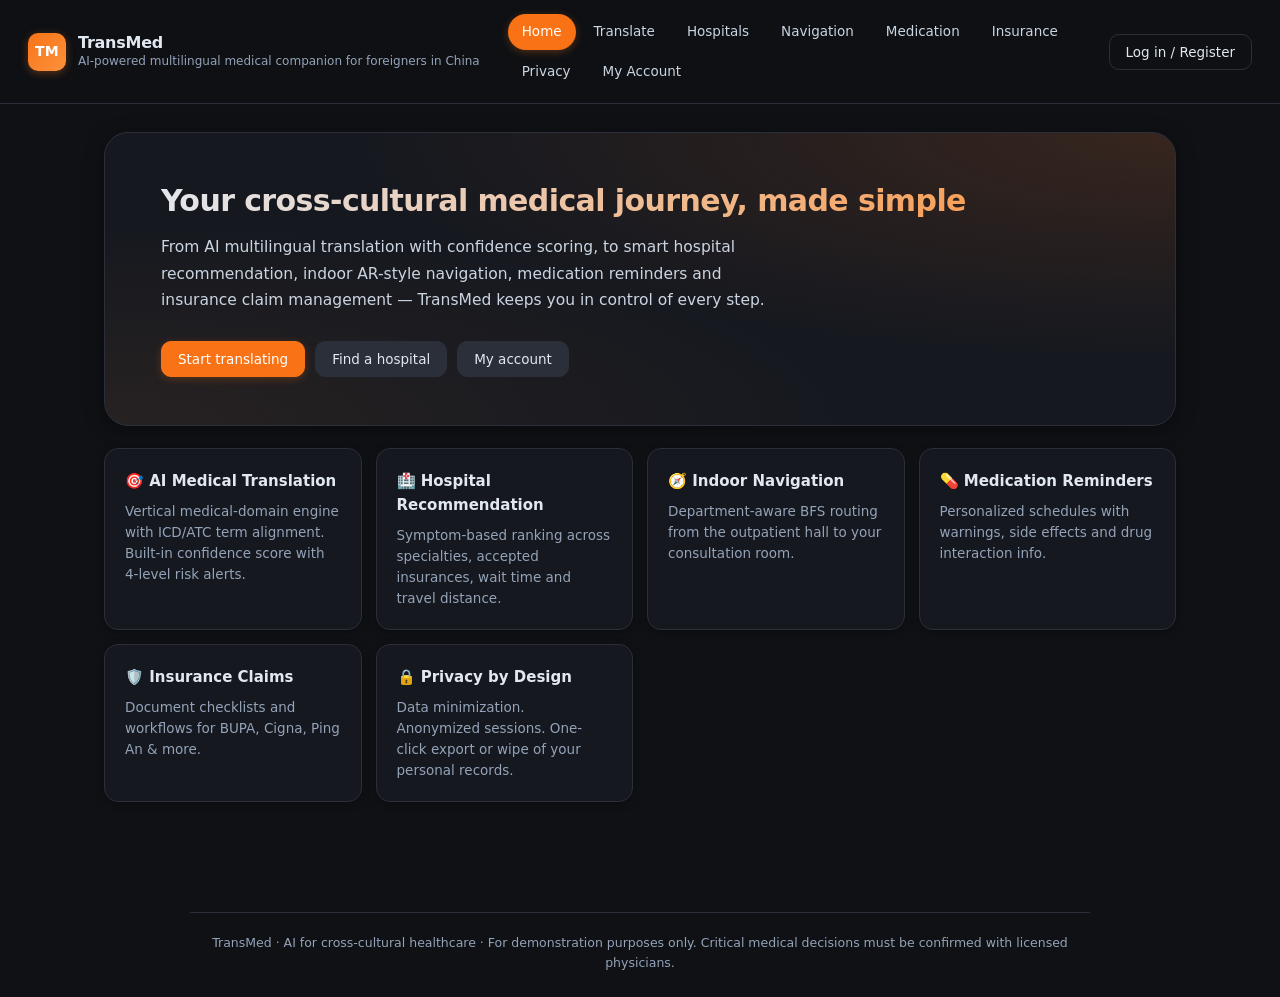
==== docs/index.html @ e47d984f "Fix: real translate field names (source/target/translated/matched_terms); internal AMap JS map navig" ====
<!DOCTYPE html>
<html lang="en">
<head>
<meta charset="UTF-8" />
<meta name="viewport" content="width=device-width, initial-scale=1.0" />
<title>TransMed — AI Multilingual Medical Companion</title>
<meta name="api-base" content="https://transmed.onrender.com" />
<link rel="icon" type="image/svg+xml" href="data:image/svg+xml,%3Csvg xmlns='http://www.w3.org/2000/svg' viewBox='0 0 64 64'%3E%3Crect width='64' height='64' rx='12' fill='%231e40af'/%3E%3Ctext x='32' y='42' font-size='28' font-weight='700' text-anchor='middle' fill='white' font-family='system-ui'%3ETM%3C/text%3E%3C/svg%3E" />
<link rel="stylesheet" href="style.css" />
</head>
<body>
<header class="topbar">
  <div class="brand">
    <div class="logo">TM</div>
    <div>
      <h1>TransMed</h1>
      <div class="tagline">AI-powered multilingual medical companion for foreigners in China</div>
    </div>
  </div>

  <nav class="nav">
    <a class="nav-link active" data-view="home">Home</a>
    <a class="nav-link" data-view="translate">Translate</a>
    <a class="nav-link" data-view="hospitals">Hospitals</a>
    <a class="nav-link" data-view="navigation">Navigation</a>
    <a class="nav-link" data-view="medication">Medication</a>
    <a class="nav-link" data-view="insurance">Insurance</a>
    <a class="nav-link" data-view="privacy">Privacy</a>
    <a class="nav-link" data-view="profile">My Account</a>
  </nav>

  <div class="user-area">
    <button id="btn-login" class="btn btn-light">Log in / Register</button>
    <div id="user-chip" class="user-chip hidden">
      <span id="user-email">—</span>
      <button id="btn-logout" class="btn btn-light">Sign out</button>
    </div>
  </div>
</header>

<!-- 登录/注册弹窗 -->
<div id="auth-modal" class="modal hidden">
  <div class="modal-card">
    <div class="modal-tabs">
      <button class="tab active" data-tab="login">Log in</button>
      <button class="tab" data-tab="register">Register</button>
    </div>
    <div id="tab-login" class="tab-panel">
      <label>Email</label><input id="login-email" type="email" placeholder="demo@transmed.io" />
      <label>Password</label><input id="login-password" type="password" placeholder="demo123" />
      <button class="btn btn-primary" id="btn-do-login">Log in</button>
      <p class="muted small mt">Demo user: demo@transmed.io / demo123 · Admin: admin@transmed.io / admin123</p>
    </div>
    <div id="tab-register" class="tab-panel hidden">
      <label>Full name</label><input id="reg-name" type="text" placeholder="John Smith" />
      <label>Email</label><input id="reg-email" type="email" placeholder="john@example.com" />
      <label>Password (min 6 chars)</label><input id="reg-password" type="password" placeholder="••••••" />
      <label>Preferred language</label>
      <select id="reg-language">
        <option value="en">English</option>
        <option value="zh">中文</option>
        <option value="ja">日本語</option>
        <option value="ko">한국어</option>
        <option value="fr">Français</option>
        <option value="de">Deutsch</option>
      </select>
      <label>Country</label><input id="reg-country" type="text" placeholder="e.g. United Kingdom" />
      <button class="btn btn-primary" id="btn-do-register">Create my account</button>
    </div>
    <p id="auth-message" class="muted small mt center"></p>
  </div>
</div>

<main id="main">

  <!-- 首页 -->
  <section class="view view-home active" data-view="home">
    <div class="hero">
      <h2>Your cross-cultural medical journey, made simple</h2>
      <p>From AI multilingual translation with confidence scoring, to smart hospital recommendation, indoor AR-style navigation, medication reminders and insurance claim management — TransMed keeps you in control of every step.</p>
      <div class="hero-actions">
        <button class="btn btn-primary" data-go="translate">Start translating</button>
        <button class="btn" data-go="hospitals">Find a hospital</button>
        <button class="btn" data-go="profile">My account</button>
      </div>
    </div>
    <div class="features">
      <div class="feature"><div class="f-title">🎯 AI Medical Translation</div><p>Vertical medical-domain engine with ICD/ATC term alignment. Built-in confidence score with 4-level risk alerts.</p></div>
      <div class="feature"><div class="f-title">🏥 Hospital Recommendation</div><p>Symptom-based ranking across specialties, accepted insurances, wait time and travel distance.</p></div>
      <div class="feature"><div class="f-title">🧭 Indoor Navigation</div><p>Department-aware BFS routing from the outpatient hall to your consultation room.</p></div>
      <div class="feature"><div class="f-title">💊 Medication Reminders</div><p>Personalized schedules with warnings, side effects and drug interaction info.</p></div>
      <div class="feature"><div class="f-title">🛡️ Insurance Claims</div><p>Document checklists and workflows for BUPA, Cigna, Ping An & more.</p></div>
      <div class="feature"><div class="f-title">🔒 Privacy by Design</div><p>Data minimization. Anonymized sessions. One-click export or wipe of your personal records.</p></div>
    </div>
    <div class="stats" id="home-stats"></div>
  </section>

  <!-- 翻译 -->
  <section class="view" data-view="translate">
    <h2>AI Medical Translation</h2>
    <p class="muted">Vertical medical model. Each translation is saved with its confidence score and can be user-confirmed to close the safety loop.</p>
    <div class="translate-box">
      <div class="lang-row">
        <label>From <select id="src-lang"></select></label>
        <button id="swap-lang" title="Swap">⇄</button>
        <label>To <select id="tgt-lang"></select></label>
      </div>
      <div class="translate-cols">
        <div class="col">
          <textarea id="src-text" placeholder="Describe symptoms or what the doctor said...">I have a headache and fever since 3 days ago.</textarea>
          <div class="row-between">
            <span class="muted small">Tip: be specific about duration, intensity and allergies.</span>
            <button class="btn btn-primary" id="btn-translate">Translate</button>
          </div>
        </div>
        <div class="col">
          <div id="tgt-text" class="translated-area">Translation will appear here.</div>
          <div id="confidence-bar" class="confidence hidden">
            <div id="engine-label" class="engine-label hidden" style="margin-bottom:8px;padding:6px 10px;border-radius:6px;font-size:13px;display:inline-block;">—</div>
            <div class="confidence-label">Confidence: <b id="conf-value">—</b>% · Risk: <b id="risk-value">—</b></div>
            <div class="confidence-track"><div class="confidence-fill" id="conf-fill" style="width:0%"></div></div>
            <div class="confidence-advice" id="conf-advice"></div>
            <div class="matched-terms" id="matched-terms"></div>
            <button id="btn-confirm-risk" class="btn btn-warn hidden">I acknowledge the risk alert</button>
          </div>
        </div>
      </div>
    </div>

    <h3>Quick symptom templates</h3>
    <div class="chips" id="symptom-chips"></div>

    <h3>My recent translations <span class="muted small">(requires login)</span></h3>
    <div id="my-translations" class="med-list">
      <p class="muted">None yet or not signed in.</p>
    </div>
  </section>

  <!-- 分诊 & 医院 -->
  <section class="view" data-view="hospitals">
    <h2>Smart Triage & Hospital Finder</h2>

    <div class="triage-card">
      <div class="row">
        <label>Describe your symptoms:</label>
        <input id="triage-input" type="text" placeholder="e.g. persistent headache and high fever for 2 days" />
      </div>
      <div class="row">
        <label>Insurance filter:</label>
        <select id="insurance-filter">
          <option value="">Any</option>
          <option>BUPA</option>
          <option>Cigna</option>
          <option>Aetna</option>
          <option>MSH</option>
          <option>Allianz</option>
          <option>Ping An</option>
          <option>International SOS</option>
          <option>AXA PPP</option>
        </select>
        <label>Department / Specialty:</label>
        <select id="specialty-filter">
          <option value="">All</option>
          <option>Cardiology</option>
          <option>Neurology</option>
          <option>Pediatrics</option>
          <option>Obstetrics & Gynecology</option>
          <option>Orthopedics</option>
          <option>Dental</option>
          <option>Dermatology</option>
          <option>Emergency</option>
          <option>General Medicine</option>
        </select>
      </div>
      <button class="btn btn-primary" id="btn-triage">Analyze & Recommend</button>
      <div class="row sort-row">
        <label>Sort by:</label>
        <label class="sort-option"><input type="radio" name="sort" id="sort-rating" checked /> Rating</label>
        <label class="sort-option"><input type="radio" name="sort" id="sort-wait" /> Wait time</label>
        <label class="sort-option"><input type="radio" name="sort" id="sort-distance" /> Distance</label>
      </div>
    </div>

    <div id="triage-result" class="triage-result hidden"></div>

    <div id="hospital-list" class="hospital-list"></div>
  </section>

  <!-- 医院导航（内置高德地图） -->
  <section class="view" data-view="navigation">
    <h2>Hospital Navigation / 医院导航</h2>
    <p class="muted">Select a hospital to see it on the map. 选择医院后在下方地图查看路线。</p>
    <div class="row">
      <label>Hospital:</label>
      <select id="nav-hospital"></select>
      <label>Mode:</label>
      <select id="nav-mode">
        <option value="walking">Walking / 步行</option>
        <option value="driving">Driving / 驾车</option>
        <option value="transit">Transit / 公交</option>
      </select>
      <button class="btn btn-light" id="nav-locate">Use my location / 使用我的位置</button>
    </div>
    <div class="card nav-info">
      <span id="nav-origin" class="muted small">📍 Origin / 起点：(116.4074, 39.9042) 默认北京 · 点击上方按钮获取当前位置</span>
    </div>
    <div id="nav-output-cards" style="margin-top:14px;"></div>
    <div id="nav-map" style="width:100%; height:420px; margin-top:14px; border:1px solid #e5e7eb; border-radius:8px; background:#f3f4f6;"></div>
    <div id="nav-route" style="margin-top:14px;"></div>
  </section>

  <!-- 用药提醒 -->
  <section class="view" data-view="medication">
    <h2>Medication & Reminders</h2>
    <div class="med-grid">
      <div class="card">
        <h3>Add a medication</h3>
        <label>From library (optional)</label>
        <select id="med-picker"></select>
        <label>Or custom name</label>
        <input id="med-custom" type="text" placeholder="e.g. Vitamin D" />
        <label>Dosage / instructions</label>
        <input id="med-dosage" type="text" placeholder="e.g. 1 tablet each morning" />
        <label>Reminder times</label>
        <input id="med-times" type="text" placeholder="08:00, 20:00" />
        <label>Notes</label>
        <textarea id="med-notes" placeholder="After meals, keep away from dairy..."></textarea>
        <button class="btn btn-primary" id="btn-add-med">Save to my list</button>
        <p class="muted small mt">Requires login. Your records are stored encrypted on our server.</p>
      </div>
      <div class="card">
        <h3>Drug information</h3>
        <div id="med-info"></div>
      </div>
    </div>
    <h3>My medication list</h3>
    <div id="med-list" class="med-list">
      <p class="muted">Not signed in or no medication yet.</p>
    </div>
  </section>

  <!-- 保险 -->
  <section class="view" data-view="insurance">
    <h2>Insurance Claims</h2>
    <p class="muted">Select your provider to see the required documents and recommended workflow.</p>
    <div class="row">
      <label>Provider:</label>
      <select id="ins-provider">
        <option value="">- Select -</option>
        <option>BUPA</option>
        <option>Cigna</option>
        <option>Ping An</option>
      </select>
      <button class="btn btn-primary" id="btn-insurance">Show checklist</button>
    </div>
    <div id="ins-result"></div>
    <h3>My saved claims</h3>
    <div class="card">
      <div class="row">
        <label>New claim — Provider:</label>
        <input id="claim-provider" type="text" placeholder="e.g. BUPA" />
        <label>Amount (¥):</label>
        <input id="claim-amount" type="number" placeholder="0" />
      </div>
      <div class="row">
        <label>Notes:</label>
        <input id="claim-notes" type="text" placeholder="e.g. Outpatient visit / Beijing Union" />
        <button class="btn btn-primary" id="btn-add-claim">Save claim</button>
      </div>
    </div>
    <div id="my-claims" class="med-list"></div>
  </section>

  <!-- 隐私 -->
  <section class="view" data-view="privacy">
    <h2>Privacy Center</h2>
    <p class="muted">TransMed uses a privacy-by-design architecture. Your identity is optional; sensitive medical text is processed with minimal retention.</p>
    <div id="privacy-policy" class="card"></div>
    <h3>Your records</h3>
    <div class="row">
      <button class="btn" id="btn-export">Export all my data (JSON)</button>
      <button class="btn btn-danger" id="btn-wipe">Delete all personal records</button>
    </div>
    <pre id="export-box" class="export-box hidden"></pre>
    <h3>Feedback</h3>
    <div class="card">
      <label>Category</label>
      <select id="fb-category">
        <option>translation</option>
        <option>hospital</option>
        <option>medication</option>
        <option>feature request</option>
        <option>other</option>
      </select>
      <label>Rating (1-5)</label>
      <input id="fb-rating" type="number" min="1" max="5" value="5" />
      <label>Your message</label>
      <textarea id="fb-content" placeholder="Tell us how we can improve..."></textarea>
      <button class="btn btn-primary" id="btn-send-feedback">Submit feedback</button>
      <p id="fb-status" class="muted small mt"></p>
    </div>
  </section>

  <!-- 个人中心 -->
  <section class="view" data-view="profile">
    <h2>My Account</h2>
    <div id="profile-body">
      <p class="muted">Log in to see your profile, medication and saved translations.</p>
      <button class="btn btn-primary" id="btn-profile-login">Log in / Register</button>
    </div>
  </section>

</main>

<footer class="footer">
  TransMed · AI for cross-cultural healthcare · For demonstration purposes only. Critical medical decisions must be confirmed with licensed physicians.
</footer>

<script src="app.js"></script>
</body>
</html>
---- docs/style.css ----
/* ===========================================================
   TransMed — Anthropic 风格深色主题
   深色背景 #0f1115 + 温暖橙色 #f97316 点缀 + 现代圆角留白
   =========================================================== */
:root {
  --bg: #0f1115;
  --bg-card: #15181f;
  --bg-input: #1c2029;
  --bg-hover: #1f2937;
  --bg-soft: #2a2f3a;
  --border: #2a2f3a;
  --border-strong: #343a47;

  --text: #e2e8f0;
  --text-soft: #cbd5e1;
  --muted: #94a3b8;

  --accent: #f97316;
  --accent-hover: #ea580c;
  --accent-soft: #fb923c;
  --accent-bg: rgba(249, 115, 22, 0.12);

  --warn: #f59e0b;
  --danger: #dc2626;
  --success: #16a34a;

  --radius-sm: 10px;
  --radius: 14px;
  --radius-lg: 18px;
  --radius-xl: 24px;

  --shadow-sm: 0 2px 8px rgba(0, 0, 0, 0.3);
  --shadow-md: 0 4px 20px rgba(0, 0, 0, 0.4);
  --shadow-lg: 0 12px 40px rgba(0, 0, 0, 0.5);

  --font-ui: "Soehne", system-ui, -apple-system, "Segoe UI", "PingFang SC", "Helvetica Neue", "Microsoft YaHei", sans-serif;
  --font-mono: "SF Mono", "Menlo", "Consolas", monospace;

  --ease: cubic-bezier(0.2, 0, 0.2, 1);
}

* { box-sizing: border-box; }

html, body {
  margin: 0;
  padding: 0;
  background: var(--bg);
  color: var(--text);
  font-family: var(--font-ui);
  font-size: 14.5px;
  line-height: 1.6;
  -webkit-font-smoothing: antialiased;
  -moz-osx-font-smoothing: grayscale;
}

h1, h2, h3, h4 {
  margin: 0 0 0.5em;
  color: var(--text);
  font-weight: 600;
  letter-spacing: -0.015em;
  line-height: 1.3;
}
h1 { font-size: 22px; }
h2 { font-size: 22px; }
h3 { font-size: 17px; margin-top: 24px; }
h4 { font-size: 15px; }
p  { margin: 0.4em 0; color: var(--text-soft); }
label {
  font-size: 13px;
  color: var(--muted);
  font-weight: 500;
  display: block;
  margin: 12px 0 6px;
}

/* ===== 顶部导航栏 ===== */
.topbar {
  background: var(--bg);
  border-bottom: 1px solid var(--border);
  padding: 14px 28px;
  display: flex;
  align-items: center;
  gap: 28px;
  position: sticky;
  top: 0;
  z-index: 100;
  backdrop-filter: saturate(180%) blur(12px);
  -webkit-backdrop-filter: saturate(180%) blur(12px);
  background: rgba(15, 17, 21, 0.85);
}

.brand {
  display: flex;
  align-items: center;
  gap: 12px;
  min-width: 260px;
}
.brand .logo {
  width: 38px;
  height: 38px;
  border-radius: var(--radius-sm);
  background: linear-gradient(135deg, var(--accent) 0%, var(--accent-soft) 100%);
  color: #fff;
  display: flex;
  align-items: center;
  justify-content: center;
  font-weight: 700;
  font-size: 14px;
  letter-spacing: 0.02em;
  box-shadow: 0 2px 8px rgba(249, 115, 22, 0.35);
}
.brand h1 {
  font-size: 16px;
  margin: 0;
  color: var(--text);
  font-weight: 600;
}
.brand .tagline {
  font-size: 12px;
  color: var(--muted);
  line-height: 1.3;
}

/* 导航 pill 链接 */
.nav {
  display: flex;
  gap: 4px;
  flex: 1;
  flex-wrap: wrap;
}
.nav-link {
  color: var(--text-soft);
  padding: 7px 14px;
  border-radius: 999px;
  cursor: pointer;
  font-size: 13.5px;
  font-weight: 500;
  text-decoration: none;
  transition: background-color 0.15s var(--ease), color 0.15s var(--ease);
  white-space: nowrap;
}
.nav-link:hover {
  background: var(--bg-hover);
  color: var(--text);
}
.nav-link.active {
  background: var(--accent);
  color: #fff;
  box-shadow: 0 2px 8px rgba(249, 115, 22, 0.3);
}

.user-area {
  display: flex;
  align-items: center;
  gap: 10px;
}
.user-chip {
  color: var(--text-soft);
  font-size: 13px;
  display: flex;
  align-items: center;
  gap: 10px;
}

/* ===== 按钮 ===== */
.btn {
  display: inline-flex;
  align-items: center;
  justify-content: center;
  padding: 8px 16px;
  font-size: 13.5px;
  font-weight: 500;
  border: 1px solid var(--border);
  background: var(--bg-soft);
  color: var(--text);
  border-radius: var(--radius-sm);
  cursor: pointer;
  transition: background-color 0.15s var(--ease), border-color 0.15s var(--ease), transform 0.15s var(--ease), box-shadow 0.15s var(--ease);
  min-height: 36px;
  font-family: inherit;
  line-height: 1.2;
}
.btn:hover {
  background: var(--bg-hover);
  border-color: var(--border-strong);
  color: var(--text);
}
.btn:active { transform: translateY(0); }
.btn:focus {
  outline: none;
  box-shadow: 0 0 0 2px var(--accent-bg), 0 0 0 1px var(--accent);
}
.btn:disabled {
  opacity: 0.55;
  cursor: not-allowed;
  transform: none;
}

.btn-primary {
  background: var(--accent);
  border-color: var(--accent);
  color: #fff;
  box-shadow: 0 2px 8px rgba(249, 115, 22, 0.25);
}
.btn-primary:hover {
  background: var(--accent-hover);
  border-color: var(--accent-hover);
  color: #fff;
  box-shadow: 0 4px 14px rgba(249, 115, 22, 0.35);
}

.btn-light {
  background: transparent;
  border-color: var(--border);
  color: var(--text);
}
.btn-light:hover {
  background: var(--bg-hover);
  color: var(--text);
}

.btn-danger {
  background: transparent;
  border-color: rgba(220, 38, 38, 0.4);
  color: #fca5a5;
}
.btn-danger:hover {
  background: rgba(220, 38, 38, 0.15);
  border-color: var(--danger);
  color: #fecaca;
}

.btn-warn {
  background: rgba(245, 158, 11, 0.15);
  border-color: rgba(245, 158, 11, 0.4);
  color: #fcd34d;
}
.btn-warn:hover {
  background: rgba(245, 158, 11, 0.25);
  border-color: var(--warn);
  color: #fef3c7;
}

/* ===== 主容器 ===== */
main {
  max-width: 1120px;
  margin: 0 auto;
  padding: 28px 24px 48px;
}

.view { display: none; animation: fadein 0.25s var(--ease); }
.view.active { display: block; }
@keyframes fadein {
  from { opacity: 0; transform: translateY(4px); }
  to   { opacity: 1; transform: translateY(0); }
}

/* ===== Hero 首页 ===== */
.hero {
  background:
    radial-gradient(ellipse at top right, rgba(249, 115, 22, 0.15), transparent 55%),
    radial-gradient(ellipse at bottom left, rgba(251, 146, 60, 0.08), transparent 50%),
    var(--bg-card);
  color: var(--text);
  padding: 48px 56px;
  border-radius: var(--radius-xl);
  box-shadow: var(--shadow-md);
  border: 1px solid var(--border);
  position: relative;
  overflow: hidden;
}
.hero h2 {
  color: var(--text);
  font-size: 30px;
  font-weight: 700;
  margin-bottom: 14px;
  letter-spacing: -0.02em;
  background: linear-gradient(135deg, var(--text) 0%, var(--accent-soft) 100%);
  -webkit-background-clip: text;
  -webkit-text-fill-color: transparent;
  background-clip: text;
}
.hero p {
  font-size: 15.5px;
  max-width: 640px;
  color: var(--text-soft);
  line-height: 1.7;
}
.hero-actions {
  margin-top: 28px;
  display: flex;
  gap: 10px;
  flex-wrap: wrap;
}

/* ===== Features 网格 ===== */
.features {
  display: grid;
  grid-template-columns: repeat(auto-fit, minmax(220px, 1fr));
  gap: 14px;
  margin-top: 22px;
}
.feature {
  background: var(--bg-card);
  padding: 20px;
  border-radius: var(--radius);
  box-shadow: var(--shadow-sm);
  border: 1px solid var(--border);
  transition: transform 0.2s var(--ease), box-shadow 0.2s var(--ease), border-color 0.2s var(--ease);
}
.feature:hover {
  transform: translateY(-2px);
  box-shadow: var(--shadow-md);
  border-color: var(--border-strong);
}
.feature .f-title {
  font-weight: 600;
  font-size: 15px;
  margin-bottom: 8px;
  color: var(--text);
}
.feature p {
  color: var(--muted);
  font-size: 13.5px;
  margin: 0;
  line-height: 1.55;
}

/* ===== 统计 ===== */
.stats {
  display: grid;
  grid-template-columns: repeat(auto-fit, minmax(140px, 1fr));
  gap: 12px;
  margin-top: 22px;
}
.stat {
  background: var(--bg-card);
  padding: 18px 20px;
  border-radius: var(--radius);
  box-shadow: var(--shadow-sm);
  border: 1px solid var(--border);
  text-align: center;
  transition: border-color 0.2s var(--ease);
}
.stat:hover { border-color: var(--accent); }
.stat-num {
  font-size: 28px;
  font-weight: 700;
  color: var(--accent);
  letter-spacing: -0.02em;
  line-height: 1.1;
}
.stat-label {
  font-size: 12.5px;
  color: var(--muted);
  margin-top: 4px;
}

/* ===== 基础卡片 ===== */
.card {
  background: var(--bg-card);
  padding: 22px;
  border-radius: var(--radius);
  box-shadow: var(--shadow-sm);
  border: 1px solid var(--border);
  margin-bottom: 14px;
  transition: border-color 0.2s var(--ease), box-shadow 0.2s var(--ease);
}
.card:hover {
  border-color: var(--border-strong);
  box-shadow: var(--shadow-md);
}

/* ===== 输入框 / 选择 / 文本域 ===== */
input[type="text"],
input[type="number"],
input[type="email"],
input[type="password"],
textarea,
select {
  width: 100%;
  padding: 10px 14px;
  border: 1px solid var(--border);
  border-radius: var(--radius-sm);
  font-family: inherit;
  font-size: 14px;
  background: var(--bg-input);
  color: var(--text);
  transition: border-color 0.15s var(--ease), box-shadow 0.15s var(--ease), background-color 0.15s var(--ease);
  resize: vertical;
  line-height: 1.5;
}
textarea {
  min-height: 120px;
}
input::placeholder, textarea::placeholder {
  color: #64748b;
}
input:focus, textarea:focus, select:focus {
  outline: none;
  border-color: var(--accent);
  box-shadow: 0 0 0 3px var(--accent-bg);
  background: var(--bg-card);
}
select {
  appearance: none;
  -webkit-appearance: none;
  background-image: url("data:image/svg+xml;utf8,<svg xmlns='http://www.w3.org/2000/svg' width='12' height='12' viewBox='0 0 24 24' fill='none' stroke='%2394a3b8' stroke-width='2.5' stroke-linecap='round' stroke-linejoin='round'><polyline points='6 9 12 15 18 9'></polyline></svg>");
  background-repeat: no-repeat;
  background-position: right 12px center;
  padding-right: 36px;
  cursor: pointer;
}
select option {
  background: var(--bg-card);
  color: var(--text);
}

/* ===== 翻译面板 ===== */
.translate-box {
  background: var(--bg-card);
  border-radius: var(--radius-xl);
  box-shadow: var(--shadow-md);
  padding: 24px;
  border: 1px solid var(--border);
}
.lang-row {
  display: flex;
  align-items: center;
  gap: 14px;
  padding-bottom: 16px;
  border-bottom: 1px solid var(--border);
  margin-bottom: 18px;
  flex-wrap: wrap;
}
.lang-row label {
  display: inline-flex;
  align-items: center;
  gap: 8px;
  margin: 0;
  font-size: 13px;
  color: var(--muted);
  font-weight: 500;
}
.lang-row select {
  width: auto;
  min-width: 180px;
}
.lang-row button#swap-lang {
  background: var(--bg-input);
  border: 1px solid var(--border);
  color: var(--text-soft);
  width: 36px;
  height: 36px;
  border-radius: 50%;
  cursor: pointer;
  font-size: 16px;
  transition: all 0.15s var(--ease);
  display: inline-flex;
  align-items: center;
  justify-content: center;
  flex-shrink: 0;
}
.lang-row button#swap-lang:hover {
  background: var(--accent);
  border-color: var(--accent);
  color: #fff;
  transform: rotate(180deg);
}

.translate-cols {
  display: grid;
  grid-template-columns: 1fr 1fr;
  gap: 20px;
}
.translate-cols .col { display: flex; flex-direction: column; }

#src-text { min-height: 160px; font-size: 14.5px; line-height: 1.7; }

.translated-area {
  min-height: 160px;
  padding: 14px 16px;
  background:
    linear-gradient(135deg, rgba(249, 115, 22, 0.06), rgba(251, 146, 60, 0.03)),
    var(--bg-input);
  border: 1px solid var(--border);
  border-radius: var(--radius-sm);
  color: var(--text);
  font-size: 14.5px;
  line-height: 1.7;
  white-space: pre-wrap;
  word-break: break-word;
}

.row-between {
  display: flex;
  justify-content: space-between;
  align-items: center;
  margin-top: 12px;
  gap: 12px;
  flex-wrap: wrap;
}

/* 置信度条 */
.confidence {
  margin-top: 14px;
  padding: 14px 18px;
  background: var(--bg-input);
  border: 1px solid var(--border);
  border-radius: var(--radius-sm);
}
.confidence-label {
  font-size: 13.5px;
  color: var(--muted);
  margin-bottom: 10px;
}
.confidence-label b {
  color: var(--accent);
  font-weight: 600;
}
.confidence-track {
  height: 8px;
  background: var(--bg-hover);
  border-radius: 99px;
  overflow: hidden;
}
.confidence-fill {
  height: 100%;
  background: linear-gradient(90deg, var(--accent) 0%, var(--accent-soft) 100%);
  border-radius: 99px;
  transition: width 0.4s var(--ease), background-color 0.2s var(--ease);
}
.confidence-advice {
  margin-top: 10px;
  font-size: 13px;
  color: var(--text-soft);
}
.matched-terms {
  margin-top: 8px;
  font-size: 12.5px;
  color: var(--accent-soft);
  font-weight: 500;
}

/* 引擎标签 */
.engine-label {
  display: inline-block;
  padding: 5px 10px;
  border-radius: 999px;
  font-size: 12.5px;
  font-weight: 500;
  margin-bottom: 8px;
  border: 1px solid var(--border);
}
.engine-label.online {
  background: rgba(22, 163, 74, 0.12);
  color: #86efac;
  border-color: rgba(22, 163, 74, 0.35);
}
.engine-label.offline {
  background: rgba(245, 158, 11, 0.12);
  color: #fcd34d;
  border-color: rgba(245, 158, 11, 0.35);
}

/* ===== Chips 症状模板 ===== */
.chips {
  display: flex;
  flex-wrap: wrap;
  gap: 8px;
  margin-top: 4px;
}
.chip {
  background: var(--bg-card);
  border: 1px solid var(--border);
  padding: 6px 12px;
  border-radius: 999px;
  font-size: 12.5px;
  cursor: pointer;
  transition: all 0.15s var(--ease);
  color: var(--text-soft);
  font-family: inherit;
}
.chip:hover {
  background: var(--accent-bg);
  border-color: var(--accent);
  color: var(--accent-soft);
  transform: translateY(-1px);
}

/* ===== 分诊 ===== */
.triage-card {
  background: var(--bg-card);
  border: 1px solid var(--border);
  border-radius: var(--radius);
  padding: 20px;
  box-shadow: var(--shadow-sm);
}
.sort-row {
  margin-top: 12px;
  padding-top: 12px;
  border-top: 1px dashed var(--border);
}
.sort-row > label {
  margin: 0;
  font-size: 13px;
  color: var(--muted);
}
.sort-option {
  display: inline-flex;
  align-items: center;
  gap: 6px;
  margin: 0 !important;
  font-size: 13px;
  color: var(--text-soft);
  cursor: pointer;
}
.sort-option input {
  width: auto !important;
  margin: 0;
  accent-color: var(--accent);
}
.triage-result {
  margin-top: 16px;
  padding: 16px 20px;
  background: var(--accent-bg);
  border: 1px solid rgba(249, 115, 22, 0.35);
  border-left: 4px solid var(--accent);
  border-radius: var(--radius-sm);
  color: var(--text);
}
.triage-result.urgent {
  background: rgba(220, 38, 38, 0.1);
  border-color: rgba(220, 38, 38, 0.4);
  border-left-color: var(--danger);
}
.triage-label {
  display: inline-block;
  padding: 4px 10px;
  border-radius: 999px;
  font-size: 11.5px;
  font-weight: 600;
  letter-spacing: 0.05em;
  margin-bottom: 8px;
  background: rgba(249, 115, 22, 0.2);
  color: var(--accent-soft);
}
.triage-result.urgent .triage-label {
  background: rgba(220, 38, 38, 0.25);
  color: #fca5a5;
}

/* ===== 医院卡片列表 ===== */
.hospital-list {
  display: grid;
  grid-template-columns: 1fr;
  gap: 12px;
  margin-top: 18px;
}
.hospital {
  background: var(--bg-card);
  border: 1px solid var(--border);
  border-radius: var(--radius);
  padding: 18px 22px;
  display: flex;
  justify-content: space-between;
  gap: 24px;
  transition: all 0.2s var(--ease);
  box-shadow: var(--shadow-sm);
}
.hospital:hover {
  box-shadow: var(--shadow-md);
  transform: translateY(-2px);
  border-color: var(--border-strong);
}
.hospital-main {
  flex: 1;
  min-width: 0;
}
.hospital-head h4 {
  margin-bottom: 4px;
  color: var(--accent-soft);
  font-size: 15px;
  font-weight: 600;
}
.hospital .sub {
  color: var(--text-soft);
  font-size: 13px;
  margin: 2px 0;
}
.hospital-meta-row {
  display: flex;
  flex-wrap: wrap;
  gap: 16px;
  margin: 10px 0 6px;
  font-size: 13px;
  color: var(--muted);
}
.hospital-meta-row .meta-item strong {
  color: var(--text);
  font-weight: 600;
}
.hospital .chips {
  margin-top: 8px;
  align-items: center;
}
.hospital-recommendation {
  margin-top: 14px;
  padding: 12px 14px;
  border: 1px solid var(--border-strong);
  border-left: 3px solid var(--accent);
  background: rgba(249, 115, 22, 0.05);
  border-radius: var(--radius-sm);
}
.hospital-recommendation .rec-head {
  display: flex;
  align-items: center;
  gap: 10px;
  flex-wrap: wrap;
  margin-bottom: 6px;
}
.hospital-recommendation .rec-badge {
  font-weight: 700;
  letter-spacing: 0.03em;
  font-size: 12px;
  text-transform: uppercase;
}
.hospital-recommendation .rec-score {
  font-size: 13px;
  color: var(--text-soft);
}
.hospital-side {
  display: flex;
  flex-direction: column;
  align-items: center;
  justify-content: flex-start;
  gap: 10px;
  flex-shrink: 0;
  min-width: 140px;
}
.rating-badge {
  display: flex;
  flex-direction: column;
  align-items: center;
  justify-content: center;
  width: 100px;
  height: 100px;
  border-radius: 50%;
  background: radial-gradient(circle at 30% 30%, rgba(249, 115, 22, 0.22), rgba(249, 115, 22, 0.05));
  border: 2px solid var(--accent);
  color: var(--accent);
  padding: 8px;
  text-align: center;
}
.rating-num {
  font-size: 26px;
  font-weight: 700;
  line-height: 1.1;
}
.rating-label {
  margin-top: 4px;
  line-height: 1.2;
}
.btn-nav {
  font-size: 12.5px;
  padding: 6px 12px;
  min-height: 30px;
}

/* ===== 导航（室外） ===== */
.nav-info {
  display: flex;
  align-items: center;
  justify-content: space-between;
  gap: 12px;
  padding: 10px 16px !important;
  margin-top: 12px;
}
.nav-info span {
  white-space: nowrap;
  overflow: hidden;
  text-overflow: ellipsis;
}
#nav-output {
  margin-top: 14px;
}
.nav-stat {
  background: var(--bg-card);
  border: 1px solid var(--border);
  border-radius: var(--radius-sm);
  padding: 12px 14px;
}
.nav-stat-value {
  font-size: 20px;
  font-weight: 700;
  color: var(--accent-soft);
  margin-top: 4px;
}
.nav-step {
  position: relative;
  display: flex;
  align-items: flex-start;
  gap: 12px;
  padding: 10px 14px;
  border-left: 3px solid var(--accent);
  background: var(--accent-bg);
  border-radius: 0 var(--radius-sm) var(--radius-sm) 0;
  margin-bottom: 8px;
  font-size: 13.5px;
  color: var(--text);
}
.nav-step-current {
  background: rgba(249, 115, 22, 0.18);
  border-left-color: var(--accent);
}
.nav-step-pill {
  flex: 0 0 auto;
  display: inline-flex;
  align-items: center;
  justify-content: center;
  width: 26px;
  height: 26px;
  border-radius: 999px;
  background: var(--accent);
  color: #fff;
  font-weight: 700;
  font-size: 12px;
  line-height: 1;
}
.nav-step-body { flex: 1 1 auto; min-width: 0; }
.nav-step-title { font-weight: 600; font-size: 13.5px; }
.nav-step-meta { margin-top: 2px; }
/* ===== 用药 / 保险 checklist ===== */
.med-grid {
  display: grid;
  grid-template-columns: 1fr 1fr;
  gap: 16px;
}
.drug-info {
  font-size: 14px;
  line-height: 1.7;
  color: var(--text-soft);
}
.drug-info strong {
  color: var(--text);
  font-weight: 600;
}
.drug-info ul {
  margin: 4px 0 8px 20px;
  padding: 0;
}

.checklist {
  background: var(--bg-card);
  padding: 16px 20px;
  border-radius: var(--radius);
  margin-bottom: 12px;
  border-left: 3px solid var(--accent);
  border: 1px solid var(--border);
  border-left-color: var(--accent);
}
.checklist h4 {
  margin-bottom: 8px;
  color: var(--accent-soft);
  font-size: 14px;
  font-weight: 600;
}
.checklist ul {
  margin: 0;
  padding-left: 22px;
  font-size: 13.5px;
  color: var(--text-soft);
}
.checklist ul li {
  margin-bottom: 4px;
}

/* ===== 列表项 (med-item) ===== */
.med-list {
  display: grid;
  gap: 10px;
  margin-top: 12px;
}
.med-item {
  display: flex;
  justify-content: space-between;
  align-items: flex-start;
  gap: 12px;
  padding: 14px 18px;
  background: var(--bg-card);
  border: 1px solid var(--border);
  border-radius: var(--radius-sm);
  font-size: 13.5px;
  transition: all 0.15s var(--ease);
}
.med-item:hover {
  border-color: var(--border-strong);
  transform: translateY(-1px);
}
.med-item strong {
  color: var(--text);
  font-weight: 600;
}
.med-item .times {
  font-size: 12px;
  color: var(--muted);
  margin-top: 4px;
}

/* ===== row 工具布局 ===== */
.row {
  display: flex;
  gap: 12px;
  align-items: center;
  flex-wrap: wrap;
}
.row > * { flex: 1; }
.row > label {
  flex: 0 0 auto;
  min-width: auto;
  color: var(--muted);
}
.row > button {
  flex: 0 0 auto;
}

/* ===== 弹窗 ===== */
.modal {
  position: fixed;
  inset: 0;
  background: rgba(0, 0, 0, 0.7);
  display: flex;
  align-items: center;
  justify-content: center;
  z-index: 1000;
  backdrop-filter: blur(8px);
  -webkit-backdrop-filter: blur(8px);
  animation: modalIn 0.2s var(--ease);
}
@keyframes modalIn {
  from { opacity: 0; }
  to { opacity: 1; }
}
.modal-card {
  background: var(--bg-card);
  padding: 28px 32px;
  border-radius: var(--radius-lg);
  width: 440px;
  max-width: 92%;
  box-shadow: var(--shadow-lg);
  border: 1px solid var(--border);
  position: relative;
  animation: modalCardIn 0.25s var(--ease);
}
@keyframes modalCardIn {
  from { opacity: 0; transform: translateY(10px) scale(0.98); }
  to { opacity: 1; transform: translateY(0) scale(1); }
}

.modal-tabs {
  display: flex;
  gap: 0;
  margin-bottom: 18px;
  border-bottom: 1px solid var(--border);
}
.modal-tabs .tab {
  background: transparent;
  border: none;
  padding: 10px 16px;
  font-size: 14px;
  font-weight: 500;
  color: var(--muted);
  cursor: pointer;
  border-bottom: 2px solid transparent;
  font-family: inherit;
  transition: color 0.15s var(--ease), border-color 0.15s var(--ease);
}
.modal-tabs .tab:hover {
  color: var(--text);
}
.modal-tabs .tab.active {
  color: var(--accent);
  border-bottom-color: var(--accent);
}

.export-box {
  background: var(--bg-input);
  color: var(--text-soft);
  padding: 14px 16px;
  border-radius: var(--radius-sm);
  font-family: var(--font-mono);
  font-size: 12px;
  max-height: 360px;
  overflow: auto;
  margin-top: 12px;
  border: 1px solid var(--border);
  line-height: 1.6;
  white-space: pre;
}

/* ===== 工具类 ===== */
.hidden { display: none !important; }
.muted { color: var(--muted); }
.muted.small { font-size: 12.5px; }
.mt { margin-top: 10px; }
.center { text-align: center; }

/* ===== Footer ===== */
.footer {
  margin: 40px auto 24px;
  text-align: center;
  color: var(--muted);
  font-size: 12.5px;
  max-width: 900px;
  padding-top: 20px;
  border-top: 1px solid var(--border);
}

/* ===== 滚动条美化 (webkit) ===== */
::-webkit-scrollbar { width: 10px; height: 10px; }
::-webkit-scrollbar-track { background: var(--bg); }
::-webkit-scrollbar-thumb {
  background: var(--border);
  border-radius: 10px;
  border: 2px solid var(--bg);
}
::-webkit-scrollbar-thumb:hover { background: var(--border-strong); }

/* ===== SVG 地图重写（适配深色主题） ===== */
#nav-svg text {
  font-family: var(--font-ui);
}

/* ===== 响应式：768px 以下单列 ===== */
@media (max-width: 768px) {
  .topbar {
    padding: 12px 16px;
    flex-direction: column;
    align-items: stretch;
    gap: 14px;
  }
  .brand {
    min-width: auto;
    justify-content: flex-start;
  }
  .nav {
    overflow-x: auto;
    flex-wrap: nowrap;
    -webkit-overflow-scrolling: touch;
    margin: 0 -4px;
    padding: 0 4px;
    scrollbar-width: none;
  }
  .nav::-webkit-scrollbar { display: none; }
  .nav-link {
    flex-shrink: 0;
  }
  .user-area {
    justify-content: flex-end;
    flex-wrap: wrap;
  }

  main {
    padding: 20px 16px 40px;
  }
  h1, h2 { font-size: 20px; }
  h3 { font-size: 16px; }

  .hero {
    padding: 28px 22px;
  }
  .hero h2 { font-size: 22px; }
  .hero p { font-size: 14.5px; }

  .translate-cols {
    grid-template-columns: 1fr;
    gap: 16px;
  }
  .nav-stage {
    grid-template-columns: 1fr;
  }
  .med-grid {
    grid-template-columns: 1fr;
  }

  .hospital {
    flex-direction: column;
    gap: 12px;
    padding: 16px;
  }
  .hospital-side {
    flex-direction: row;
    justify-content: space-between;
    align-items: center;
    width: 100%;
  }
  .rating-badge {
    width: 88px;
    height: 88px;
  }
  .rating-num {
    font-size: 22px;
  }

  .modal-card {
    padding: 22px 20px;
    width: calc(100% - 32px);
  }

  .lang-row {
    gap: 10px;
  }
  .lang-row select {
    min-width: 140px;
    flex: 1;
  }

  #nav-svg {
    height: 320px;
  }
}

/* 小屏幕 (≤ 480px) 更紧凑 */
@media (max-width: 480px) {
  .hero {
    padding: 22px 18px;
  }
  .hero h2 {
    font-size: 20px;
  }
  .translate-box {
    padding: 18px;
  }
  .stat {
    padding: 14px 16px;
  }
  .stat-num {
    font-size: 22px;
  }
}

/* 选中文字颜色 */
::selection {
  background: var(--accent-bg);
  color: var(--text);
}
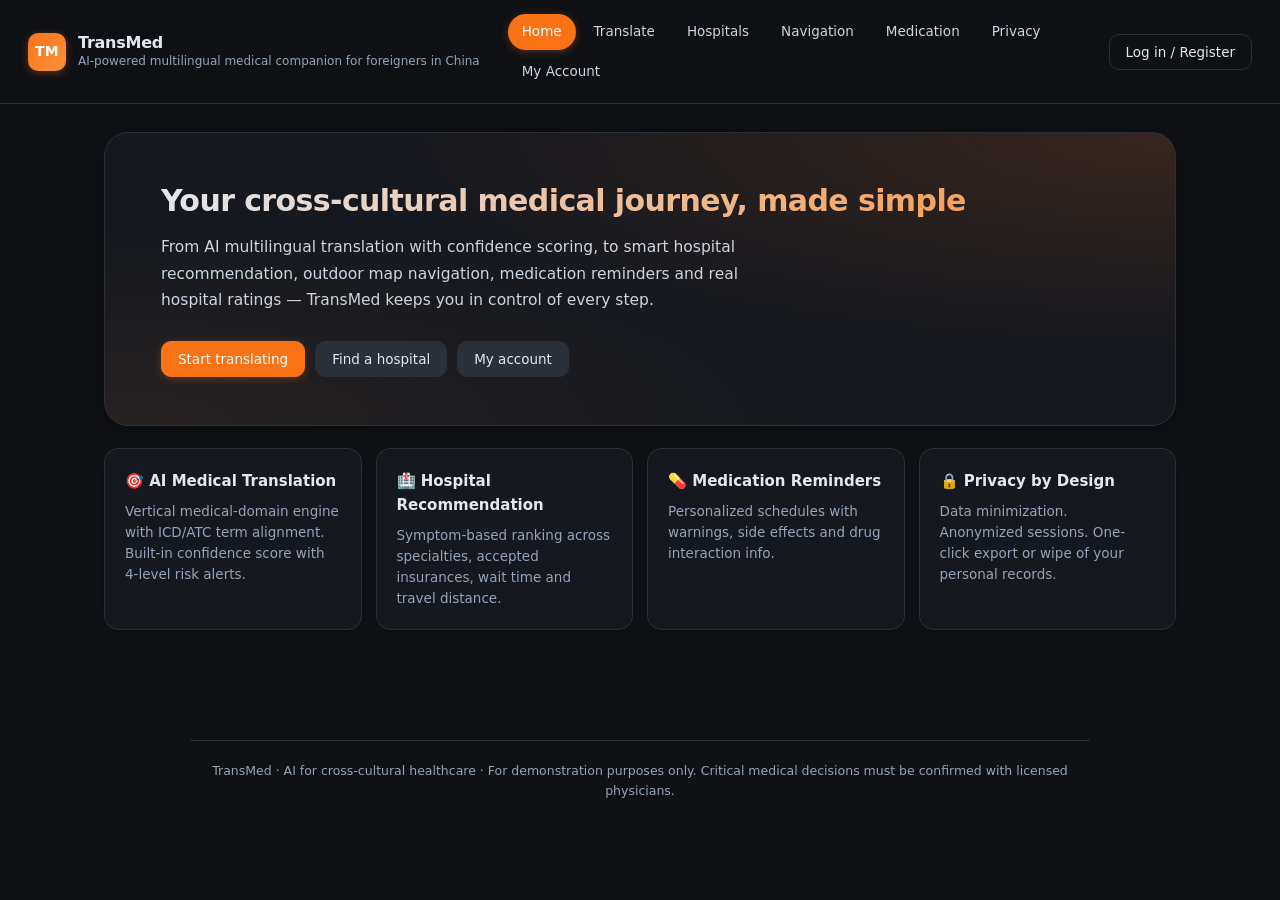
==== commit 073d5222: "Remove indoor navigation + insurance; add real hospital reviews (AMap + haodf.com + templates)" ====
--- a/docs/index.html
+++ b/docs/index.html
@@ -24,7 +24,6 @@
     <a class="nav-link" data-view="hospitals">Hospitals</a>
     <a class="nav-link" data-view="navigation">Navigation</a>
     <a class="nav-link" data-view="medication">Medication</a>
-    <a class="nav-link" data-view="insurance">Insurance</a>
     <a class="nav-link" data-view="privacy">Privacy</a>
     <a class="nav-link" data-view="profile">My Account</a>
   </nav>
@@ -77,7 +76,7 @@
   <section class="view view-home active" data-view="home">
     <div class="hero">
       <h2>Your cross-cultural medical journey, made simple</h2>
-      <p>From AI multilingual translation with confidence scoring, to smart hospital recommendation, indoor AR-style navigation, medication reminders and insurance claim management — TransMed keeps you in control of every step.</p>
+      <p>From AI multilingual translation with confidence scoring, to smart hospital recommendation, outdoor map navigation, medication reminders and real hospital ratings — TransMed keeps you in control of every step.</p>
       <div class="hero-actions">
         <button class="btn btn-primary" data-go="translate">Start translating</button>
         <button class="btn" data-go="hospitals">Find a hospital</button>
@@ -87,9 +86,7 @@
     <div class="features">
       <div class="feature"><div class="f-title">🎯 AI Medical Translation</div><p>Vertical medical-domain engine with ICD/ATC term alignment. Built-in confidence score with 4-level risk alerts.</p></div>
       <div class="feature"><div class="f-title">🏥 Hospital Recommendation</div><p>Symptom-based ranking across specialties, accepted insurances, wait time and travel distance.</p></div>
-      <div class="feature"><div class="f-title">🧭 Indoor Navigation</div><p>Department-aware BFS routing from the outpatient hall to your consultation room.</p></div>
       <div class="feature"><div class="f-title">💊 Medication Reminders</div><p>Personalized schedules with warnings, side effects and drug interaction info.</p></div>
-      <div class="feature"><div class="f-title">🛡️ Insurance Claims</div><p>Document checklists and workflows for BUPA, Cigna, Ping An & more.</p></div>
       <div class="feature"><div class="f-title">🔒 Privacy by Design</div><p>Data minimization. Anonymized sessions. One-click export or wipe of your personal records.</p></div>
     </div>
     <div class="stats" id="home-stats"></div>
@@ -121,6 +118,7 @@
             <div class="confidence-track"><div class="confidence-fill" id="conf-fill" style="width:0%"></div></div>
             <div class="confidence-advice" id="conf-advice"></div>
             <div class="matched-terms" id="matched-terms"></div>
+            <div id="rag-reference"></div>
             <button id="btn-confirm-risk" class="btn btn-warn hidden">I acknowledge the risk alert</button>
           </div>
         </div>
@@ -146,18 +144,6 @@
         <input id="triage-input" type="text" placeholder="e.g. persistent headache and high fever for 2 days" />
       </div>
       <div class="row">
-        <label>Insurance filter:</label>
-        <select id="insurance-filter">
-          <option value="">Any</option>
-          <option>BUPA</option>
-          <option>Cigna</option>
-          <option>Aetna</option>
-          <option>MSH</option>
-          <option>Allianz</option>
-          <option>Ping An</option>
-          <option>International SOS</option>
-          <option>AXA PPP</option>
-        </select>
         <label>Department / Specialty:</label>
         <select id="specialty-filter">
           <option value="">All</option>
@@ -239,38 +225,6 @@
     </div>
   </section>
 
-  <!-- 保险 -->
-  <section class="view" data-view="insurance">
-    <h2>Insurance Claims</h2>
-    <p class="muted">Select your provider to see the required documents and recommended workflow.</p>
-    <div class="row">
-      <label>Provider:</label>
-      <select id="ins-provider">
-        <option value="">- Select -</option>
-        <option>BUPA</option>
-        <option>Cigna</option>
-        <option>Ping An</option>
-      </select>
-      <button class="btn btn-primary" id="btn-insurance">Show checklist</button>
-    </div>
-    <div id="ins-result"></div>
-    <h3>My saved claims</h3>
-    <div class="card">
-      <div class="row">
-        <label>New claim — Provider:</label>
-        <input id="claim-provider" type="text" placeholder="e.g. BUPA" />
-        <label>Amount (¥):</label>
-        <input id="claim-amount" type="number" placeholder="0" />
-      </div>
-      <div class="row">
-        <label>Notes:</label>
-        <input id="claim-notes" type="text" placeholder="e.g. Outpatient visit / Beijing Union" />
-        <button class="btn btn-primary" id="btn-add-claim">Save claim</button>
-      </div>
-    </div>
-    <div id="my-claims" class="med-list"></div>
-  </section>
-
   <!-- 隐私 -->
   <section class="view" data-view="privacy">
     <h2>Privacy Center</h2>
--- a/docs/style.css
+++ b/docs/style.css
@@ -757,6 +757,19 @@
   font-weight: 700;
   line-height: 1.1;
 }
+.stars {
+  color: #f97316;
+  font-size: 15px;
+  letter-spacing: 1px;
+  margin-right: 6px;
+}
+.review-box {
+  margin-top: 6px;
+  padding: 6px 10px;
+  background: rgba(249, 115, 22, 0.06);
+  border-left: 3px solid #f97316;
+  border-radius: 4px;
+}
 .rating-label {
   margin-top: 4px;
   line-height: 1.2;
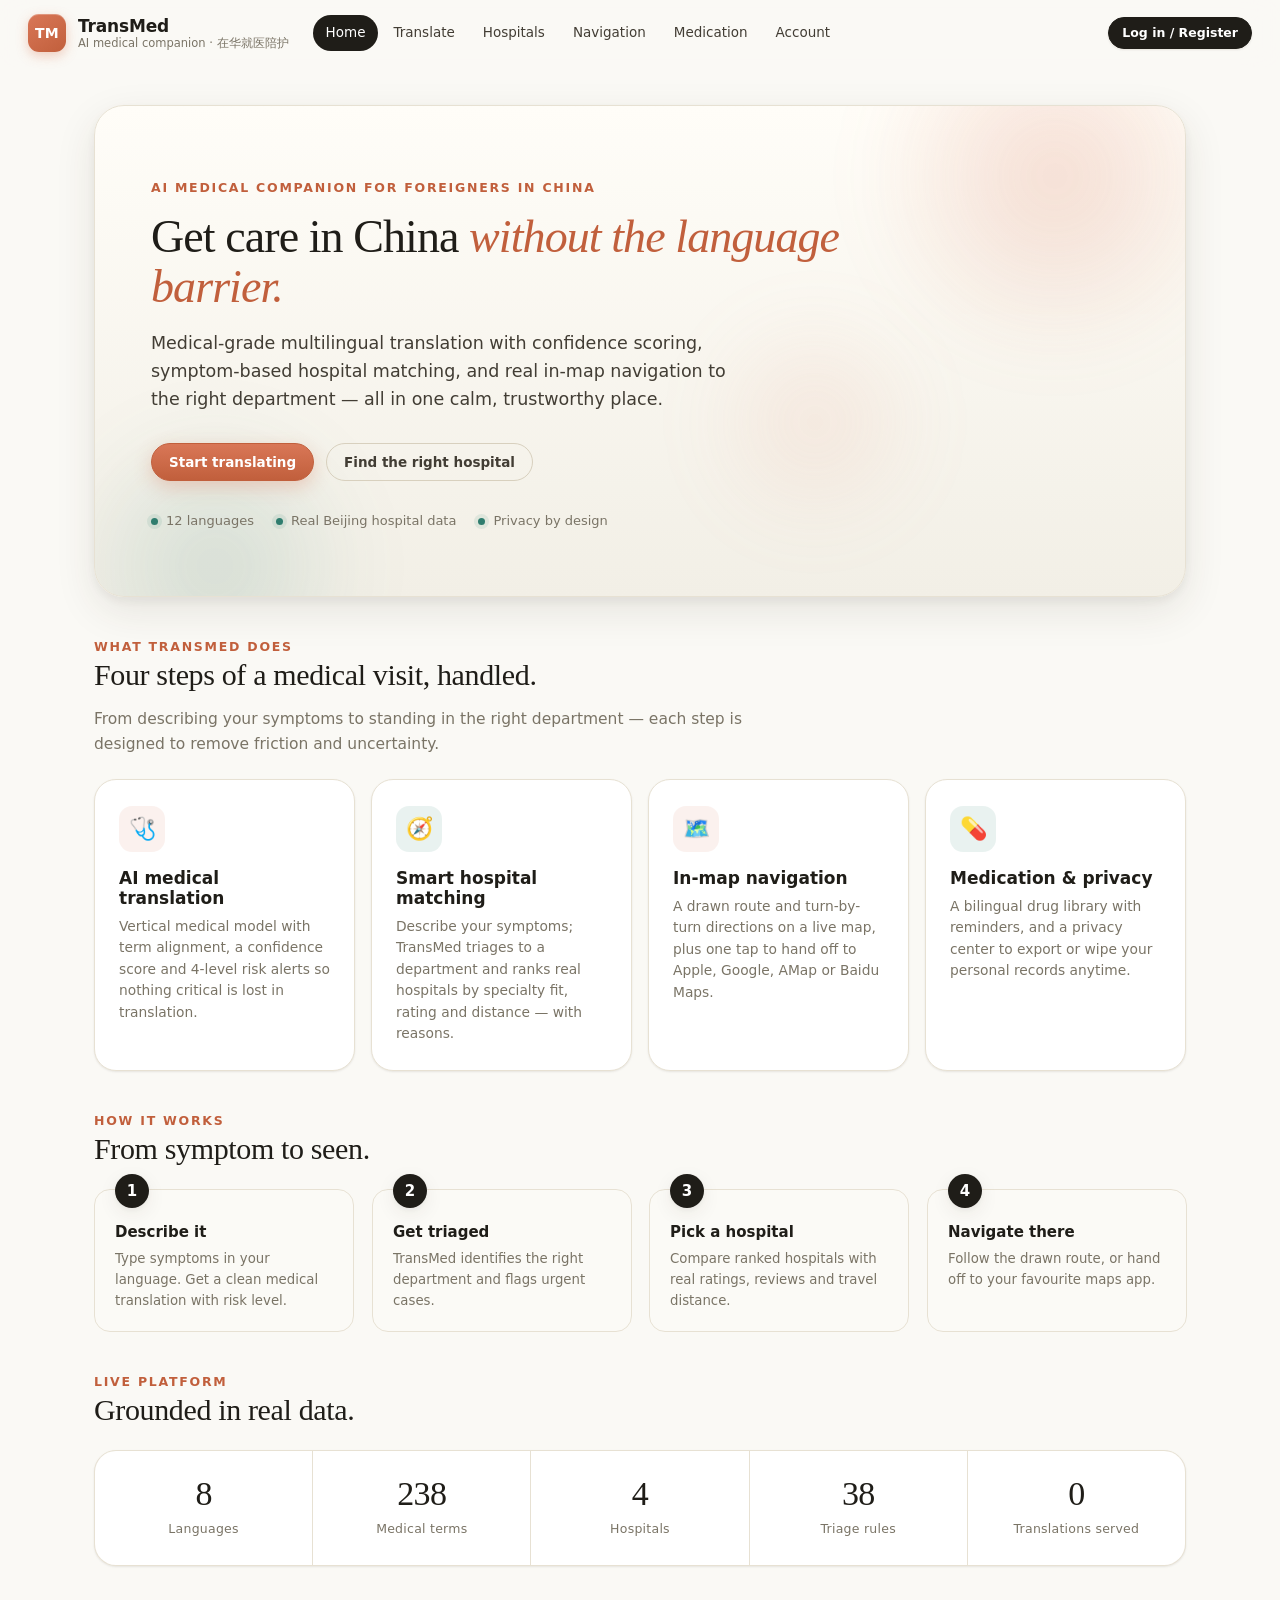
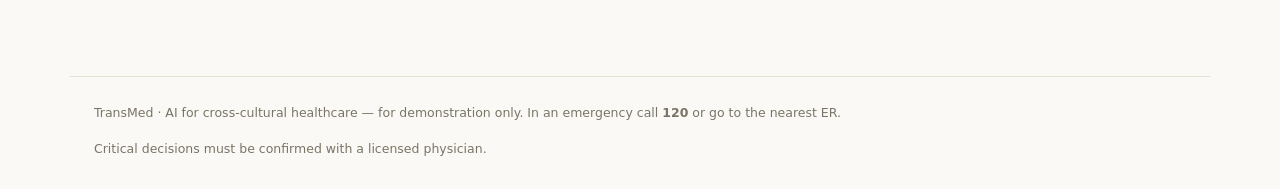
==== commit a38fde14: "Redesign frontend: light Claude theme, fixed navigation + hospital UX - New visual system: warm crea" ====
--- a/docs/index.html
+++ b/docs/index.html
@@ -2,19 +2,21 @@
 <html lang="en">
 <head>
 <meta charset="UTF-8" />
-<meta name="viewport" content="width=device-width, initial-scale=1.0" />
+<meta name="viewport" content="width=device-width, initial-scale=1.0, viewport-fit=cover" />
 <title>TransMed — AI Multilingual Medical Companion</title>
+<meta name="description" content="TransMed — AI multilingual medical translation, smart hospital matching and in-map navigation for foreigners seeking care in China." />
 <meta name="api-base" content="https://transmed.onrender.com" />
-<link rel="icon" type="image/svg+xml" href="data:image/svg+xml,%3Csvg xmlns='http://www.w3.org/2000/svg' viewBox='0 0 64 64'%3E%3Crect width='64' height='64' rx='12' fill='%231e40af'/%3E%3Ctext x='32' y='42' font-size='28' font-weight='700' text-anchor='middle' fill='white' font-family='system-ui'%3ETM%3C/text%3E%3C/svg%3E" />
+<link rel="icon" type="image/svg+xml" href="data:image/svg+xml,%3Csvg xmlns='http://www.w3.org/2000/svg' viewBox='0 0 64 64'%3E%3Crect width='64' height='64' rx='14' fill='%23D97757'/%3E%3Cpath d='M20 32h24M32 20v24' stroke='white' stroke-width='6' stroke-linecap='round'/%3E%3C/svg%3E" />
 <link rel="stylesheet" href="style.css" />
 </head>
 <body>
-<header class="topbar">
+
+<header class="topbar" id="topbar">
   <div class="brand">
     <div class="logo">TM</div>
     <div>
       <h1>TransMed</h1>
-      <div class="tagline">AI-powered multilingual medical companion for foreigners in China</div>
+      <div class="tagline">AI medical companion · 在华就医陪护</div>
     </div>
   </div>
 
@@ -24,20 +26,19 @@
     <a class="nav-link" data-view="hospitals">Hospitals</a>
     <a class="nav-link" data-view="navigation">Navigation</a>
     <a class="nav-link" data-view="medication">Medication</a>
-    <a class="nav-link" data-view="privacy">Privacy</a>
-    <a class="nav-link" data-view="profile">My Account</a>
+    <a class="nav-link" data-view="account">Account</a>
   </nav>
 
   <div class="user-area">
-    <button id="btn-login" class="btn btn-light">Log in / Register</button>
+    <button id="btn-login" class="btn btn-dark btn-sm">Log in / Register</button>
     <div id="user-chip" class="user-chip hidden">
       <span id="user-email">—</span>
-      <button id="btn-logout" class="btn btn-light">Sign out</button>
+      <button id="btn-logout" class="btn btn-ghost btn-sm">Sign out</button>
     </div>
   </div>
 </header>
 
-<!-- 登录/注册弹窗 -->
+<!-- ============== Auth modal ============== -->
 <div id="auth-modal" class="modal hidden">
   <div class="modal-card">
     <div class="modal-tabs">
@@ -45,26 +46,26 @@
       <button class="tab" data-tab="register">Register</button>
     </div>
     <div id="tab-login" class="tab-panel">
-      <label>Email</label><input id="login-email" type="email" placeholder="demo@transmed.io" />
-      <label>Password</label><input id="login-password" type="password" placeholder="demo123" />
-      <button class="btn btn-primary" id="btn-do-login">Log in</button>
-      <p class="muted small mt">Demo user: demo@transmed.io / demo123 · Admin: admin@transmed.io / admin123</p>
+      <label>Email</label>
+      <input id="login-email" type="email" placeholder="demo@transmed.io" autocomplete="email" />
+      <label>Password</label>
+      <input id="login-password" type="password" placeholder="demo123" autocomplete="current-password" />
+      <button class="btn btn-primary btn-block mt" id="btn-do-login">Log in</button>
+      <p class="muted small mt center">Demo: demo@transmed.io / demo123 · Admin: admin@transmed.io / admin123</p>
     </div>
     <div id="tab-register" class="tab-panel hidden">
       <label>Full name</label><input id="reg-name" type="text" placeholder="John Smith" />
-      <label>Email</label><input id="reg-email" type="email" placeholder="john@example.com" />
-      <label>Password (min 6 chars)</label><input id="reg-password" type="password" placeholder="••••••" />
+      <label>Email</label><input id="reg-email" type="email" placeholder="john@example.com" autocomplete="email" />
+      <label>Password (min 6 chars)</label><input id="reg-password" type="password" placeholder="••••••" autocomplete="new-password" />
       <label>Preferred language</label>
       <select id="reg-language">
-        <option value="en">English</option>
-        <option value="zh">中文</option>
-        <option value="ja">日本語</option>
-        <option value="ko">한국어</option>
-        <option value="fr">Français</option>
-        <option value="de">Deutsch</option>
+        <option value="en">English</option><option value="zh">中文</option>
+        <option value="ja">日本語</option><option value="ko">한국어</option>
+        <option value="fr">Français</option><option value="de">Deutsch</option>
+        <option value="es">Español</option><option value="ru">Русский</option>
       </select>
       <label>Country</label><input id="reg-country" type="text" placeholder="e.g. United Kingdom" />
-      <button class="btn btn-primary" id="btn-do-register">Create my account</button>
+      <button class="btn btn-primary btn-block mt" id="btn-do-register">Create my account</button>
     </div>
     <p id="auth-message" class="muted small mt center"></p>
   </div>
@@ -72,54 +73,109 @@
 
 <main id="main">
 
-  <!-- 首页 -->
+  <!-- ==================== HOME ==================== -->
   <section class="view view-home active" data-view="home">
     <div class="hero">
-      <h2>Your cross-cultural medical journey, made simple</h2>
-      <p>From AI multilingual translation with confidence scoring, to smart hospital recommendation, outdoor map navigation, medication reminders and real hospital ratings — TransMed keeps you in control of every step.</p>
-      <div class="hero-actions">
-        <button class="btn btn-primary" data-go="translate">Start translating</button>
-        <button class="btn" data-go="hospitals">Find a hospital</button>
-        <button class="btn" data-go="profile">My account</button>
-      </div>
-    </div>
-    <div class="features">
-      <div class="feature"><div class="f-title">🎯 AI Medical Translation</div><p>Vertical medical-domain engine with ICD/ATC term alignment. Built-in confidence score with 4-level risk alerts.</p></div>
-      <div class="feature"><div class="f-title">🏥 Hospital Recommendation</div><p>Symptom-based ranking across specialties, accepted insurances, wait time and travel distance.</p></div>
-      <div class="feature"><div class="f-title">💊 Medication Reminders</div><p>Personalized schedules with warnings, side effects and drug interaction info.</p></div>
-      <div class="feature"><div class="f-title">🔒 Privacy by Design</div><p>Data minimization. Anonymized sessions. One-click export or wipe of your personal records.</p></div>
-    </div>
-    <div class="stats" id="home-stats"></div>
-  </section>
-
-  <!-- 翻译 -->
+      <div class="hero-bg">
+        <div class="hero-blob b1"></div><div class="hero-blob b2"></div><div class="hero-blob b3"></div>
+      </div>
+      <div class="hero-inner">
+        <div class="eyebrow">AI medical companion for foreigners in China</div>
+        <h1>Get care in China <span class="ink-accent">without the language barrier.</span></h1>
+        <p class="lead">Medical-grade multilingual translation with confidence scoring, symptom-based hospital matching, and real in-map navigation to the right department — all in one calm, trustworthy place.</p>
+        <div class="hero-actions">
+          <button class="btn btn-primary" data-go="translate">Start translating</button>
+          <button class="btn btn-ghost" data-go="hospitals">Find the right hospital</button>
+        </div>
+        <div class="trust-row">
+          <div class="trust-item"><span class="dot"></span> 12 languages</div>
+          <div class="trust-item"><span class="dot"></span> Real Beijing hospital data</div>
+          <div class="trust-item"><span class="dot"></span> Privacy by design</div>
+        </div>
+      </div>
+    </div>
+
+    <div class="section">
+      <div class="section-head reveal">
+        <div class="eyebrow">What TransMed does</div>
+        <h2 class="display">Four steps of a medical visit, handled.</h2>
+        <p>From describing your symptoms to standing in the right department — each step is designed to remove friction and uncertainty.</p>
+      </div>
+      <div class="feature-grid">
+        <div class="feature-card reveal d1">
+          <div class="feature-ico">🩺</div>
+          <h3>AI medical translation</h3>
+          <p>Vertical medical model with term alignment, a confidence score and 4-level risk alerts so nothing critical is lost in translation.</p>
+        </div>
+        <div class="feature-card teal reveal d2">
+          <div class="feature-ico">🧭</div>
+          <h3>Smart hospital matching</h3>
+          <p>Describe your symptoms; TransMed triages to a department and ranks real hospitals by specialty fit, rating and distance — with reasons.</p>
+        </div>
+        <div class="feature-card reveal d3">
+          <div class="feature-ico">🗺️</div>
+          <h3>In-map navigation</h3>
+          <p>A drawn route and turn-by-turn directions on a live map, plus one tap to hand off to Apple, Google, AMap or Baidu Maps.</p>
+        </div>
+        <div class="feature-card teal reveal d4">
+          <div class="feature-ico">💊</div>
+          <h3>Medication & privacy</h3>
+          <p>A bilingual drug library with reminders, and a privacy center to export or wipe your personal records anytime.</p>
+        </div>
+      </div>
+    </div>
+
+    <div class="section">
+      <div class="section-head reveal">
+        <div class="eyebrow">How it works</div>
+        <h2 class="display">From symptom to seen.</h2>
+      </div>
+      <div class="steps">
+        <div class="step reveal d1"><h4>Describe it</h4><p>Type symptoms in your language. Get a clean medical translation with risk level.</p></div>
+        <div class="step reveal d2"><h4>Get triaged</h4><p>TransMed identifies the right department and flags urgent cases.</p></div>
+        <div class="step reveal d3"><h4>Pick a hospital</h4><p>Compare ranked hospitals with real ratings, reviews and travel distance.</p></div>
+        <div class="step reveal d4"><h4>Navigate there</h4><p>Follow the drawn route, or hand off to your favourite maps app.</p></div>
+      </div>
+    </div>
+
+    <div class="section">
+      <div class="section-head reveal"><div class="eyebrow">Live platform</div><h2 class="display">Grounded in real data.</h2></div>
+      <div class="stats reveal d1" id="home-stats"></div>
+    </div>
+  </section>
+
+  <!-- ==================== TRANSLATE ==================== -->
   <section class="view" data-view="translate">
-    <h2>AI Medical Translation</h2>
-    <p class="muted">Vertical medical model. Each translation is saved with its confidence score and can be user-confirmed to close the safety loop.</p>
-    <div class="translate-box">
-      <div class="lang-row">
+    <div class="section-head">
+      <div class="eyebrow">Translation</div>
+      <h2 class="display">AI medical translation</h2>
+      <p class="lede">A vertical medical engine. Every translation is scored for confidence and risk, with the medical terms it recognised highlighted.</p>
+    </div>
+
+    <div class="panel">
+      <div class="lang-bar">
         <label>From <select id="src-lang"></select></label>
-        <button id="swap-lang" title="Swap">⇄</button>
+        <button id="swap-lang" title="Swap languages">⇄</button>
         <label>To <select id="tgt-lang"></select></label>
       </div>
-      <div class="translate-cols">
+      <div class="translate-grid">
         <div class="col">
-          <textarea id="src-text" placeholder="Describe symptoms or what the doctor said...">I have a headache and fever since 3 days ago.</textarea>
+          <textarea id="src-text" placeholder="Describe symptoms, or paste what the doctor said…">I have a headache and fever since 3 days ago.</textarea>
           <div class="row-between">
             <span class="muted small">Tip: be specific about duration, intensity and allergies.</span>
             <button class="btn btn-primary" id="btn-translate">Translate</button>
           </div>
         </div>
         <div class="col">
-          <div id="tgt-text" class="translated-area">Translation will appear here.</div>
+          <div id="tgt-text" class="translated-area placeholder">Translation will appear here.</div>
           <div id="confidence-bar" class="confidence hidden">
-            <div id="engine-label" class="engine-label hidden" style="margin-bottom:8px;padding:6px 10px;border-radius:6px;font-size:13px;display:inline-block;">—</div>
+            <div id="engine-label" class="engine-label hidden">—</div>
             <div class="confidence-label">Confidence: <b id="conf-value">—</b>% · Risk: <b id="risk-value">—</b></div>
-            <div class="confidence-track"><div class="confidence-fill" id="conf-fill" style="width:0%"></div></div>
+            <div class="confidence-track"><div class="confidence-fill" id="conf-fill"></div></div>
             <div class="confidence-advice" id="conf-advice"></div>
             <div class="matched-terms" id="matched-terms"></div>
             <div id="rag-reference"></div>
-            <button id="btn-confirm-risk" class="btn btn-warn hidden">I acknowledge the risk alert</button>
+            <button id="btn-confirm-risk" class="btn btn-warn btn-sm hidden mt">I acknowledge the risk alert</button>
           </div>
         </div>
       </div>
@@ -128,80 +184,100 @@
     <h3>Quick symptom templates</h3>
     <div class="chips" id="symptom-chips"></div>
 
-    <h3>My recent translations <span class="muted small">(requires login)</span></h3>
-    <div id="my-translations" class="med-list">
-      <p class="muted">None yet or not signed in.</p>
-    </div>
-  </section>
-
-  <!-- 分诊 & 医院 -->
+    <h3>My recent translations <span class="muted small">(sign in to save)</span></h3>
+    <div id="my-translations" class="list"><div class="empty-state">Not signed in, or nothing saved yet.</div></div>
+  </section>
+
+  <!-- ==================== HOSPITALS (triage + finder) ==================== -->
   <section class="view" data-view="hospitals">
-    <h2>Smart Triage & Hospital Finder</h2>
-
-    <div class="triage-card">
-      <div class="row">
-        <label>Describe your symptoms:</label>
-        <input id="triage-input" type="text" placeholder="e.g. persistent headache and high fever for 2 days" />
-      </div>
-      <div class="row">
-        <label>Department / Specialty:</label>
-        <select id="specialty-filter">
-          <option value="">All</option>
-          <option>Cardiology</option>
-          <option>Neurology</option>
-          <option>Pediatrics</option>
-          <option>Obstetrics & Gynecology</option>
-          <option>Orthopedics</option>
-          <option>Dental</option>
-          <option>Dermatology</option>
-          <option>Emergency</option>
-          <option>General Medicine</option>
-        </select>
-      </div>
-      <button class="btn btn-primary" id="btn-triage">Analyze & Recommend</button>
-      <div class="row sort-row">
-        <label>Sort by:</label>
-        <label class="sort-option"><input type="radio" name="sort" id="sort-rating" checked /> Rating</label>
-        <label class="sort-option"><input type="radio" name="sort" id="sort-wait" /> Wait time</label>
-        <label class="sort-option"><input type="radio" name="sort" id="sort-distance" /> Distance</label>
-      </div>
-    </div>
-
-    <div id="triage-result" class="triage-result hidden"></div>
-
+    <div class="section-head">
+      <div class="eyebrow">Triage & hospitals</div>
+      <h2 class="display">Find the right hospital</h2>
+      <p class="lede">Describe your symptoms — TransMed triages you to a department and ranks real hospitals by how well they fit, telling you <em>why</em>.</p>
+    </div>
+
+    <div class="finder-card">
+      <div class="finder-grid">
+        <div class="field">
+          <label>Describe your symptoms</label>
+          <input id="triage-input" type="text" placeholder="e.g. persistent headache and high fever for 2 days" />
+        </div>
+        <div class="field">
+          <label>Department (optional)</label>
+          <select id="specialty-filter">
+            <option value="">Auto-detect</option>
+            <option>Cardiology</option><option>Neurology</option><option>Pediatrics</option>
+            <option>Obstetrics &amp; Gynecology</option><option>Orthopedics</option><option>Dental</option>
+            <option>Dermatology</option><option>Emergency</option><option>ENT</option>
+            <option>Ophthalmology</option><option>Oncology</option><option>General Medicine</option>
+          </select>
+        </div>
+      </div>
+      <div class="row mt">
+        <button class="btn btn-primary" id="btn-triage">Analyze &amp; recommend</button>
+        <button class="btn btn-ghost btn-sm" id="btn-use-location">📍 Use my location for distance</button>
+      </div>
+      <div class="sort-row">
+        <span>Sort by</span>
+        <div class="seg" id="sort-seg">
+          <button data-sort="match" class="active">Best match</button>
+          <button data-sort="rating">Rating</button>
+          <button data-sort="distance">Distance</button>
+        </div>
+      </div>
+    </div>
+
+    <div id="triage-result" class="hidden"></div>
     <div id="hospital-list" class="hospital-list"></div>
   </section>
 
-  <!-- 医院导航（内置高德地图） -->
+  <!-- ==================== NAVIGATION ==================== -->
   <section class="view" data-view="navigation">
-    <h2>Hospital Navigation / 医院导航</h2>
-    <p class="muted">Select a hospital to see it on the map. 选择医院后在下方地图查看路线。</p>
-    <div class="row">
-      <label>Hospital:</label>
-      <select id="nav-hospital"></select>
-      <label>Mode:</label>
-      <select id="nav-mode">
-        <option value="walking">Walking / 步行</option>
-        <option value="driving">Driving / 驾车</option>
-        <option value="transit">Transit / 公交</option>
-      </select>
-      <button class="btn btn-light" id="nav-locate">Use my location / 使用我的位置</button>
-    </div>
-    <div class="card nav-info">
-      <span id="nav-origin" class="muted small">📍 Origin / 起点：(116.4074, 39.9042) 默认北京 · 点击上方按钮获取当前位置</span>
-    </div>
-    <div id="nav-output-cards" style="margin-top:14px;"></div>
-    <div id="nav-map" style="width:100%; height:420px; margin-top:14px; border:1px solid #e5e7eb; border-radius:8px; background:#f3f4f6;"></div>
-    <div id="nav-route" style="margin-top:14px;"></div>
-  </section>
-
-  <!-- 用药提醒 -->
+    <div class="section-head">
+      <div class="eyebrow">Navigation</div>
+      <h2 class="display">Navigate to care</h2>
+      <p class="lede">See the drawn route and turn-by-turn directions on a live map — or hand off to your phone's maps app in one tap.</p>
+    </div>
+
+    <div class="panel">
+      <div class="nav-controls">
+        <div class="field">
+          <label>Hospital / 医院</label>
+          <select id="nav-hospital"></select>
+        </div>
+        <div class="field" style="max-width:200px;">
+          <label>Mode / 出行方式</label>
+          <select id="nav-mode">
+            <option value="walking">🚶 Walking / 步行</option>
+            <option value="driving">🚗 Driving / 驾车</option>
+            <option value="transit">🚇 Transit / 公交</option>
+          </select>
+        </div>
+        <button class="btn btn-ghost" id="nav-locate">📍 Use my location</button>
+      </div>
+      <div class="muted small mt" id="nav-origin">📍 Origin / 起点：Beijing city center (default) · tap “Use my location”.</div>
+
+      <div class="nav-summary" id="nav-summary"></div>
+      <div class="map-frame">
+        <div id="nav-map"><div class="map-empty"><div class="big">🗺️</div><div>Loading map…</div></div></div>
+      </div>
+      <div class="handoff-row" id="nav-handoff"></div>
+      <div class="route-steps" id="nav-route"></div>
+    </div>
+  </section>
+
+  <!-- ==================== MEDICATION ==================== -->
   <section class="view" data-view="medication">
-    <h2>Medication & Reminders</h2>
+    <div class="section-head">
+      <div class="eyebrow">Medication</div>
+      <h2 class="display">Medication &amp; reminders</h2>
+      <p class="lede">Look up a drug in the bilingual library, then save it with reminder times to your personal list.</p>
+    </div>
+
     <div class="med-grid">
       <div class="card">
-        <h3>Add a medication</h3>
-        <label>From library (optional)</label>
+        <h3 style="margin-top:0;">Add a medication</h3>
+        <label>From library</label>
         <select id="med-picker"></select>
         <label>Or custom name</label>
         <input id="med-custom" type="text" placeholder="e.g. Vitamin D" />
@@ -210,65 +286,73 @@
         <label>Reminder times</label>
         <input id="med-times" type="text" placeholder="08:00, 20:00" />
         <label>Notes</label>
-        <textarea id="med-notes" placeholder="After meals, keep away from dairy..."></textarea>
-        <button class="btn btn-primary" id="btn-add-med">Save to my list</button>
-        <p class="muted small mt">Requires login. Your records are stored encrypted on our server.</p>
+        <textarea id="med-notes" placeholder="After meals, keep away from dairy…"></textarea>
+        <button class="btn btn-primary btn-block mt" id="btn-add-med">Save to my list</button>
+        <p class="muted small mt">Requires login. Stored against your account.</p>
       </div>
       <div class="card">
-        <h3>Drug information</h3>
-        <div id="med-info"></div>
-      </div>
-    </div>
+        <h3 style="margin-top:0;">Drug information</h3>
+        <div id="med-info"><div class="empty-state">Pick a medication from the library to see dosage, warnings and side effects.</div></div>
+      </div>
+    </div>
+
     <h3>My medication list</h3>
-    <div id="med-list" class="med-list">
-      <p class="muted">Not signed in or no medication yet.</p>
-    </div>
-  </section>
-
-  <!-- 隐私 -->
-  <section class="view" data-view="privacy">
-    <h2>Privacy Center</h2>
-    <p class="muted">TransMed uses a privacy-by-design architecture. Your identity is optional; sensitive medical text is processed with minimal retention.</p>
-    <div id="privacy-policy" class="card"></div>
-    <h3>Your records</h3>
-    <div class="row">
-      <button class="btn" id="btn-export">Export all my data (JSON)</button>
-      <button class="btn btn-danger" id="btn-wipe">Delete all personal records</button>
-    </div>
-    <pre id="export-box" class="export-box hidden"></pre>
+    <div id="med-list" class="list"><div class="empty-state">Not signed in, or nothing saved yet.</div></div>
+  </section>
+
+  <!-- ==================== ACCOUNT (profile + privacy + feedback) ==================== -->
+  <section class="view" data-view="account">
+    <div class="section-head">
+      <div class="eyebrow">Your account</div>
+      <h2 class="display">Account &amp; privacy</h2>
+      <p class="lede">Your identity is optional. Sensitive medical text is processed with minimal retention — and you can export or wipe everything anytime.</p>
+    </div>
+
+    <div id="profile-body" class="card">
+      <p class="muted">Log in to see your profile, saved translations and medication.</p>
+      <button class="btn btn-primary" id="btn-profile-login">Log in / Register</button>
+    </div>
+
+    <h3>Your data</h3>
+    <div class="card">
+      <p class="muted small" style="margin-top:0;">Export a full JSON copy of everything tied to your account, or permanently delete your personal records (your login is kept).</p>
+      <div class="row">
+        <button class="btn btn-ghost" id="btn-export">⬇︎ Export all my data</button>
+        <button class="btn btn-danger" id="btn-wipe">🗑 Delete all personal records</button>
+      </div>
+      <pre id="export-box" class="export-box hidden"></pre>
+    </div>
+
     <h3>Feedback</h3>
     <div class="card">
-      <label>Category</label>
-      <select id="fb-category">
-        <option>translation</option>
-        <option>hospital</option>
-        <option>medication</option>
-        <option>feature request</option>
-        <option>other</option>
-      </select>
-      <label>Rating (1-5)</label>
-      <input id="fb-rating" type="number" min="1" max="5" value="5" />
+      <div class="finder-grid">
+        <div class="field">
+          <label>Category</label>
+          <select id="fb-category">
+            <option>translation</option><option>hospital</option><option>navigation</option>
+            <option>medication</option><option>feature request</option><option>other</option>
+          </select>
+        </div>
+        <div class="field">
+          <label>Rating (1–5)</label>
+          <input id="fb-rating" type="number" min="1" max="5" value="5" />
+        </div>
+      </div>
       <label>Your message</label>
-      <textarea id="fb-content" placeholder="Tell us how we can improve..."></textarea>
-      <button class="btn btn-primary" id="btn-send-feedback">Submit feedback</button>
+      <textarea id="fb-content" placeholder="Tell us how we can improve…"></textarea>
+      <button class="btn btn-primary mt" id="btn-send-feedback">Submit feedback</button>
       <p id="fb-status" class="muted small mt"></p>
     </div>
   </section>
 
-  <!-- 个人中心 -->
-  <section class="view" data-view="profile">
-    <h2>My Account</h2>
-    <div id="profile-body">
-      <p class="muted">Log in to see your profile, medication and saved translations.</p>
-      <button class="btn btn-primary" id="btn-profile-login">Log in / Register</button>
-    </div>
-  </section>
-
 </main>
 
 <footer class="footer">
-  TransMed · AI for cross-cultural healthcare · For demonstration purposes only. Critical medical decisions must be confirmed with licensed physicians.
+  <span>TransMed · AI for cross-cultural healthcare — for demonstration only. In an emergency call <strong>120</strong> or go to the nearest ER.</span>
+  <span>Critical decisions must be confirmed with a licensed physician.</span>
 </footer>
+
+<div class="toast-host" id="toast-host"></div>
 
 <script src="app.js"></script>
 </body>
--- a/docs/style.css
+++ b/docs/style.css
@@ -1,1159 +1,690 @@
-/* ===========================================================
-   TransMed — Anthropic 风格深色主题
-   深色背景 #0f1115 + 温暖橙色 #f97316 点缀 + 现代圆角留白
-   =========================================================== */
+/* ============================================================================
+   TransMed — Light "Claude cream" theme + Apple-style motion
+   Warm off-white canvas · Claude coral accent · calm teal medical secondary
+   System serif display (New York / Georgia) + system sans body
+   ============================================================================ */
+
 :root {
-  --bg: #0f1115;
-  --bg-card: #15181f;
-  --bg-input: #1c2029;
-  --bg-hover: #1f2937;
-  --bg-soft: #2a2f3a;
-  --border: #2a2f3a;
-  --border-strong: #343a47;
-
-  --text: #e2e8f0;
-  --text-soft: #cbd5e1;
-  --muted: #94a3b8;
-
-  --accent: #f97316;
-  --accent-hover: #ea580c;
-  --accent-soft: #fb923c;
-  --accent-bg: rgba(249, 115, 22, 0.12);
-
-  --warn: #f59e0b;
-  --danger: #dc2626;
-  --success: #16a34a;
-
-  --radius-sm: 10px;
-  --radius: 14px;
-  --radius-lg: 18px;
-  --radius-xl: 24px;
-
-  --shadow-sm: 0 2px 8px rgba(0, 0, 0, 0.3);
-  --shadow-md: 0 4px 20px rgba(0, 0, 0, 0.4);
-  --shadow-lg: 0 12px 40px rgba(0, 0, 0, 0.5);
-
-  --font-ui: "Soehne", system-ui, -apple-system, "Segoe UI", "PingFang SC", "Helvetica Neue", "Microsoft YaHei", sans-serif;
-  --font-mono: "SF Mono", "Menlo", "Consolas", monospace;
-
-  --ease: cubic-bezier(0.2, 0, 0.2, 1);
+  /* —— Surfaces —— */
+  --bg:          #FAF9F5;   /* page canvas (Claude warm off-white) */
+  --bg-warm:     #F2EFE6;   /* alternating warm band */
+  --bg-warm-2:   #ECE7DA;   /* deeper warm panel */
+  --surface:     #FFFFFF;   /* card */
+  --surface-2:   #FBFAF6;   /* subtle card */
+  --surface-inset:#F6F4EC;  /* inputs / inset wells */
+
+  /* —— Ink —— */
+  --ink:        #1F1D18;    /* near-black warm */
+  --ink-soft:   #423D34;
+  --muted:      #7A7466;
+  --faint:      #A39C8C;
+
+  /* —— Lines —— */
+  --border:        #E7E1D3;
+  --border-strong: #D8D0BE;
+
+  /* —— Claude coral accent —— */
+  --accent:       #D97757;
+  --accent-deep:  #C15F3C;
+  --accent-soft:  #E59A82;
+  --accent-tint:  rgba(217, 119, 87, 0.10);
+  --accent-tint-2:rgba(217, 119, 87, 0.16);
+
+  /* —— Calm teal "medical trust" secondary —— */
+  --trust:        #2F7D6E;
+  --trust-soft:   #4FA593;
+  --trust-tint:   rgba(47, 125, 110, 0.10);
+
+  /* —— Risk / status —— */
+  --risk-low:   #2F8F5B;
+  --risk-med:   #C28A12;
+  --risk-high:  #D9772C;
+  --risk-crit:  #C0392B;
+  --danger:     #C0392B;
+  --danger-tint:rgba(192, 57, 43, 0.10);
+
+  /* —— Radii —— */
+  --r-sm: 10px;
+  --r:    16px;
+  --r-lg: 22px;
+  --r-xl: 30px;
+  --r-pill: 999px;
+
+  /* —— Soft warm shadows —— */
+  --shadow-sm: 0 1px 2px rgba(58, 48, 28, 0.05), 0 1px 3px rgba(58, 48, 28, 0.05);
+  --shadow:    0 6px 20px rgba(58, 48, 28, 0.07), 0 2px 6px rgba(58, 48, 28, 0.05);
+  --shadow-md: 0 14px 40px rgba(58, 48, 28, 0.10), 0 4px 12px rgba(58, 48, 28, 0.06);
+  --shadow-lg: 0 30px 70px rgba(58, 48, 28, 0.16);
+
+  /* —— Type —— */
+  --font-serif: ui-serif, "New York", "Iowan Old Style", "Apple Garamond", Georgia, "Songti SC", "Times New Roman", serif;
+  --font-sans:  -apple-system, BlinkMacSystemFont, "SF Pro Text", "Segoe UI", system-ui, "PingFang SC", "Hiragino Sans GB", "Microsoft YaHei", "Helvetica Neue", Arial, sans-serif;
+  --font-mono:  "SF Mono", ui-monospace, "Menlo", "Consolas", monospace;
+
+  /* —— Motion —— */
+  --ease:      cubic-bezier(0.22, 1, 0.36, 1);   /* spring-out */
+  --ease-soft: cubic-bezier(0.4, 0, 0.2, 1);
+  --maxw: 1140px;
 }
 
 * { box-sizing: border-box; }
+
+html { scroll-behavior: smooth; }
 
 html, body {
   margin: 0;
   padding: 0;
   background: var(--bg);
-  color: var(--text);
-  font-family: var(--font-ui);
-  font-size: 14.5px;
+  color: var(--ink);
+  font-family: var(--font-sans);
+  font-size: 15px;
   line-height: 1.6;
   -webkit-font-smoothing: antialiased;
   -moz-osx-font-smoothing: grayscale;
-}
-
-h1, h2, h3, h4 {
-  margin: 0 0 0.5em;
-  color: var(--text);
+  text-rendering: optimizeLegibility;
+}
+
+/* warm grain/gradient backdrop for the whole page */
+body::before {
+  content: "";
+  position: fixed;
+  inset: 0;
+  z-index: -1;
+  background:
+    radial-gradient(1100px 700px at 88% -8%, rgba(217, 119, 87, 0.10), transparent 60%),
+    radial-gradient(900px 600px at -6% 4%, rgba(47, 125, 110, 0.07), transparent 55%),
+    var(--bg);
+  pointer-events: none;
+}
+
+h1, h2, h3, h4 { margin: 0 0 0.5em; color: var(--ink); font-weight: 600; line-height: 1.18; }
+
+.display, h1.display, h2.display {
+  font-family: var(--font-serif);
+  font-weight: 500;
+  letter-spacing: -0.012em;
+}
+
+h1 { font-size: clamp(28px, 4.5vw, 46px); }
+h2 { font-size: clamp(22px, 3vw, 30px); }
+h3 { font-size: 18px; margin-top: 22px; }
+h4 { font-size: 15.5px; }
+p  { margin: 0.5em 0; color: var(--ink-soft); }
+
+a { color: var(--accent-deep); text-decoration: none; }
+a:hover { text-decoration: underline; }
+
+label {
+  font-size: 12.5px;
+  color: var(--muted);
   font-weight: 600;
-  letter-spacing: -0.015em;
-  line-height: 1.3;
-}
-h1 { font-size: 22px; }
-h2 { font-size: 22px; }
-h3 { font-size: 17px; margin-top: 24px; }
-h4 { font-size: 15px; }
-p  { margin: 0.4em 0; color: var(--text-soft); }
-label {
-  font-size: 13px;
-  color: var(--muted);
-  font-weight: 500;
+  letter-spacing: 0.01em;
   display: block;
-  margin: 12px 0 6px;
-}
-
-/* ===== 顶部导航栏 ===== */
+  margin: 14px 0 6px;
+}
+
+.eyebrow {
+  font-size: 12.5px;
+  font-weight: 700;
+  letter-spacing: 0.14em;
+  text-transform: uppercase;
+  color: var(--accent-deep);
+}
+
+/* ============================================================ Top bar */
 .topbar {
-  background: var(--bg);
-  border-bottom: 1px solid var(--border);
-  padding: 14px 28px;
-  display: flex;
-  align-items: center;
-  gap: 28px;
   position: sticky;
   top: 0;
   z-index: 100;
-  backdrop-filter: saturate(180%) blur(12px);
-  -webkit-backdrop-filter: saturate(180%) blur(12px);
-  background: rgba(15, 17, 21, 0.85);
-}
-
-.brand {
   display: flex;
   align-items: center;
-  gap: 12px;
-  min-width: 260px;
-}
+  gap: 24px;
+  padding: 14px 28px;
+  background: rgba(250, 249, 245, 0.72);
+  backdrop-filter: saturate(180%) blur(16px);
+  -webkit-backdrop-filter: saturate(180%) blur(16px);
+  border-bottom: 1px solid transparent;
+  transition: border-color 0.3s var(--ease-soft), background-color 0.3s var(--ease-soft), box-shadow 0.3s var(--ease-soft);
+}
+.topbar.scrolled {
+  border-bottom-color: var(--border);
+  background: rgba(250, 249, 245, 0.86);
+  box-shadow: 0 1px 0 rgba(58, 48, 28, 0.02), var(--shadow-sm);
+}
+
+.brand { display: flex; align-items: center; gap: 12px; min-width: 0; }
 .brand .logo {
-  width: 38px;
-  height: 38px;
-  border-radius: var(--radius-sm);
-  background: linear-gradient(135deg, var(--accent) 0%, var(--accent-soft) 100%);
+  width: 38px; height: 38px;
+  border-radius: 11px;
+  background: linear-gradient(145deg, var(--accent) 0%, var(--accent-deep) 100%);
   color: #fff;
-  display: flex;
-  align-items: center;
-  justify-content: center;
-  font-weight: 700;
-  font-size: 14px;
-  letter-spacing: 0.02em;
-  box-shadow: 0 2px 8px rgba(249, 115, 22, 0.35);
-}
-.brand h1 {
-  font-size: 16px;
-  margin: 0;
-  color: var(--text);
-  font-weight: 600;
-}
-.brand .tagline {
-  font-size: 12px;
-  color: var(--muted);
-  line-height: 1.3;
-}
-
-/* 导航 pill 链接 */
-.nav {
-  display: flex;
-  gap: 4px;
-  flex: 1;
-  flex-wrap: wrap;
-}
+  display: grid; place-items: center;
+  font-weight: 700; font-size: 14px; letter-spacing: 0.02em;
+  box-shadow: 0 4px 12px rgba(217, 119, 87, 0.35), inset 0 1px 0 rgba(255,255,255,0.25);
+  flex-shrink: 0;
+}
+.brand h1 { font-size: 17px; margin: 0; font-weight: 600; letter-spacing: -0.01em; }
+.brand .tagline { font-size: 11.5px; color: var(--muted); line-height: 1.25; }
+
+.nav { display: flex; gap: 2px; flex: 1; flex-wrap: wrap; }
 .nav-link {
-  color: var(--text-soft);
-  padding: 7px 14px;
-  border-radius: 999px;
+  position: relative;
+  color: var(--ink-soft);
+  padding: 7px 13px;
+  border-radius: var(--r-pill);
   cursor: pointer;
   font-size: 13.5px;
   font-weight: 500;
-  text-decoration: none;
-  transition: background-color 0.15s var(--ease), color 0.15s var(--ease);
   white-space: nowrap;
-}
-.nav-link:hover {
-  background: var(--bg-hover);
-  color: var(--text);
-}
-.nav-link.active {
-  background: var(--accent);
+  transition: background-color 0.18s var(--ease-soft), color 0.18s var(--ease-soft);
+}
+.nav-link:hover { background: var(--accent-tint); color: var(--ink); text-decoration: none; }
+.nav-link.active { background: var(--ink); color: #fff; }
+
+.user-area { display: flex; align-items: center; gap: 10px; }
+.user-chip {
+  display: flex; align-items: center; gap: 10px;
+  font-size: 13px; color: var(--ink-soft);
+  background: var(--surface); border: 1px solid var(--border);
+  padding: 5px 6px 5px 14px; border-radius: var(--r-pill);
+  box-shadow: var(--shadow-sm);
+}
+.user-chip #user-email { font-weight: 600; color: var(--ink); }
+
+/* ============================================================ Buttons */
+.btn {
+  display: inline-flex; align-items: center; justify-content: center; gap: 7px;
+  padding: 9px 17px;
+  font-family: inherit; font-size: 13.5px; font-weight: 600;
+  border: 1px solid var(--border-strong);
+  background: var(--surface);
+  color: var(--ink);
+  border-radius: var(--r-pill);
+  cursor: pointer;
+  min-height: 38px;
+  line-height: 1.15;
+  box-shadow: var(--shadow-sm);
+  transition: transform 0.16s var(--ease), box-shadow 0.2s var(--ease), background-color 0.18s var(--ease-soft), border-color 0.18s var(--ease-soft), color 0.18s var(--ease-soft);
+}
+.btn:hover { transform: translateY(-1px); box-shadow: var(--shadow); border-color: var(--faint); }
+.btn:active { transform: translateY(0) scale(0.985); box-shadow: var(--shadow-sm); }
+.btn:focus-visible { outline: none; box-shadow: 0 0 0 3px var(--accent-tint-2); }
+.btn:disabled { opacity: 0.55; cursor: not-allowed; transform: none; box-shadow: none; }
+
+.btn-primary {
+  background: linear-gradient(180deg, var(--accent) 0%, var(--accent-deep) 100%);
+  border-color: var(--accent-deep);
   color: #fff;
-  box-shadow: 0 2px 8px rgba(249, 115, 22, 0.3);
-}
-
-.user-area {
-  display: flex;
-  align-items: center;
-  gap: 10px;
-}
-.user-chip {
-  color: var(--text-soft);
-  font-size: 13px;
-  display: flex;
-  align-items: center;
-  gap: 10px;
-}
-
-/* ===== 按钮 ===== */
-.btn {
-  display: inline-flex;
-  align-items: center;
-  justify-content: center;
-  padding: 8px 16px;
-  font-size: 13.5px;
-  font-weight: 500;
-  border: 1px solid var(--border);
-  background: var(--bg-soft);
-  color: var(--text);
-  border-radius: var(--radius-sm);
-  cursor: pointer;
-  transition: background-color 0.15s var(--ease), border-color 0.15s var(--ease), transform 0.15s var(--ease), box-shadow 0.15s var(--ease);
-  min-height: 36px;
-  font-family: inherit;
-  line-height: 1.2;
-}
-.btn:hover {
-  background: var(--bg-hover);
-  border-color: var(--border-strong);
-  color: var(--text);
-}
-.btn:active { transform: translateY(0); }
-.btn:focus {
-  outline: none;
-  box-shadow: 0 0 0 2px var(--accent-bg), 0 0 0 1px var(--accent);
-}
-.btn:disabled {
-  opacity: 0.55;
-  cursor: not-allowed;
-  transform: none;
-}
-
-.btn-primary {
-  background: var(--accent);
-  border-color: var(--accent);
-  color: #fff;
-  box-shadow: 0 2px 8px rgba(249, 115, 22, 0.25);
-}
-.btn-primary:hover {
-  background: var(--accent-hover);
-  border-color: var(--accent-hover);
-  color: #fff;
-  box-shadow: 0 4px 14px rgba(249, 115, 22, 0.35);
-}
-
-.btn-light {
-  background: transparent;
-  border-color: var(--border);
-  color: var(--text);
-}
-.btn-light:hover {
-  background: var(--bg-hover);
-  color: var(--text);
-}
-
-.btn-danger {
-  background: transparent;
-  border-color: rgba(220, 38, 38, 0.4);
-  color: #fca5a5;
-}
-.btn-danger:hover {
-  background: rgba(220, 38, 38, 0.15);
-  border-color: var(--danger);
-  color: #fecaca;
-}
-
-.btn-warn {
-  background: rgba(245, 158, 11, 0.15);
-  border-color: rgba(245, 158, 11, 0.4);
-  color: #fcd34d;
-}
-.btn-warn:hover {
-  background: rgba(245, 158, 11, 0.25);
-  border-color: var(--warn);
-  color: #fef3c7;
-}
-
-/* ===== 主容器 ===== */
-main {
-  max-width: 1120px;
-  margin: 0 auto;
-  padding: 28px 24px 48px;
-}
-
-.view { display: none; animation: fadein 0.25s var(--ease); }
-.view.active { display: block; }
-@keyframes fadein {
-  from { opacity: 0; transform: translateY(4px); }
+  box-shadow: 0 6px 18px rgba(217, 119, 87, 0.30);
+}
+.btn-primary:hover { box-shadow: 0 10px 26px rgba(217, 119, 87, 0.40); border-color: var(--accent-deep); }
+
+.btn-dark { background: var(--ink); border-color: var(--ink); color: #fff; }
+.btn-dark:hover { background: #000; border-color: #000; }
+
+.btn-ghost { background: transparent; border-color: var(--border-strong); color: var(--ink-soft); box-shadow: none; }
+.btn-ghost:hover { background: var(--surface); color: var(--ink); }
+
+.btn-trust { background: var(--trust); border-color: var(--trust); color: #fff; box-shadow: 0 6px 18px var(--trust-tint); }
+.btn-trust:hover { background: #266a5d; border-color: #266a5d; }
+
+.btn-danger { background: transparent; border-color: rgba(192,57,43,0.4); color: var(--danger); box-shadow: none; }
+.btn-danger:hover { background: var(--danger-tint); border-color: var(--danger); }
+
+.btn-warn { background: rgba(194,138,18,0.12); border-color: rgba(194,138,18,0.4); color: #9a6c0d; box-shadow: none; }
+.btn-warn:hover { background: rgba(194,138,18,0.2); }
+
+.btn-sm { min-height: 32px; padding: 6px 13px; font-size: 12.5px; }
+.btn-block { width: 100%; }
+
+/* ============================================================ Layout */
+main { max-width: var(--maxw); margin: 0 auto; padding: 30px 24px 60px; }
+
+.view { display: none; }
+.view.active { display: block; animation: viewIn 0.4s var(--ease) both; }
+@keyframes viewIn {
+  from { opacity: 0; transform: translateY(8px); }
   to   { opacity: 1; transform: translateY(0); }
 }
 
-/* ===== Hero 首页 ===== */
+.section { margin-top: 40px; }
+.section-head { max-width: 680px; margin-bottom: 22px; }
+.section-head h2 { font-family: var(--font-serif); font-weight: 500; }
+.section-head p { font-size: 15.5px; color: var(--muted); }
+
+/* —— Scroll reveal —— */
+.reveal { opacity: 0; transform: translateY(26px); transition: opacity 0.7s var(--ease), transform 0.7s var(--ease); will-change: opacity, transform; }
+.reveal.is-visible { opacity: 1; transform: none; }
+.reveal.d1 { transition-delay: 0.06s; }
+.reveal.d2 { transition-delay: 0.12s; }
+.reveal.d3 { transition-delay: 0.18s; }
+.reveal.d4 { transition-delay: 0.24s; }
+
+/* ============================================================ Hero */
 .hero {
-  background:
-    radial-gradient(ellipse at top right, rgba(249, 115, 22, 0.15), transparent 55%),
-    radial-gradient(ellipse at bottom left, rgba(251, 146, 60, 0.08), transparent 50%),
-    var(--bg-card);
-  color: var(--text);
-  padding: 48px 56px;
-  border-radius: var(--radius-xl);
-  box-shadow: var(--shadow-md);
-  border: 1px solid var(--border);
   position: relative;
   overflow: hidden;
-}
-.hero h2 {
-  color: var(--text);
-  font-size: 30px;
-  font-weight: 700;
-  margin-bottom: 14px;
-  letter-spacing: -0.02em;
-  background: linear-gradient(135deg, var(--text) 0%, var(--accent-soft) 100%);
-  -webkit-background-clip: text;
-  -webkit-text-fill-color: transparent;
-  background-clip: text;
-}
-.hero p {
-  font-size: 15.5px;
-  max-width: 640px;
-  color: var(--text-soft);
-  line-height: 1.7;
-}
-.hero-actions {
-  margin-top: 28px;
-  display: flex;
-  gap: 10px;
-  flex-wrap: wrap;
-}
-
-/* ===== Features 网格 ===== */
-.features {
+  border-radius: var(--r-xl);
+  border: 1px solid var(--border);
+  background: linear-gradient(180deg, #FFFDF8 0%, var(--bg-warm) 100%);
+  box-shadow: var(--shadow-md);
+  padding: 72px 56px 64px;
+  margin-top: 8px;
+}
+.hero-bg { position: absolute; inset: 0; z-index: 0; pointer-events: none; }
+.hero-blob {
+  position: absolute; border-radius: 50%;
+  filter: blur(36px); opacity: 0.55;
+  animation: float 16s ease-in-out infinite;
+}
+.hero-blob.b1 { width: 380px; height: 380px; top: -120px; right: -60px; background: radial-gradient(circle, rgba(217,119,87,0.42), transparent 70%); }
+.hero-blob.b2 { width: 320px; height: 320px; bottom: -130px; left: -40px; background: radial-gradient(circle, rgba(47,125,110,0.30), transparent 70%); animation-delay: -6s; }
+.hero-blob.b3 { width: 240px; height: 240px; top: 40%; left: 55%; background: radial-gradient(circle, rgba(229,154,130,0.30), transparent 70%); animation-delay: -3s; }
+@keyframes float {
+  0%, 100% { transform: translate(0,0) scale(1); }
+  33%  { transform: translate(18px, -22px) scale(1.06); }
+  66%  { transform: translate(-14px, 16px) scale(0.96); }
+}
+
+.hero-inner { position: relative; z-index: 1; max-width: 720px; }
+.hero h1 {
+  font-family: var(--font-serif); font-weight: 500;
+  letter-spacing: -0.02em; line-height: 1.08;
+  margin: 14px 0 18px;
+  color: var(--ink);
+}
+.hero h1 .ink-accent { color: var(--accent-deep); font-style: italic; }
+.hero p.lead { font-size: 17.5px; line-height: 1.6; color: var(--ink-soft); max-width: 600px; }
+.hero-actions { margin-top: 30px; display: flex; gap: 12px; flex-wrap: wrap; }
+
+.trust-row { margin-top: 30px; display: flex; gap: 22px; flex-wrap: wrap; align-items: center; }
+.trust-item { display: flex; align-items: center; gap: 8px; font-size: 13px; color: var(--muted); font-weight: 500; }
+.trust-item .dot { width: 7px; height: 7px; border-radius: 50%; background: var(--trust); box-shadow: 0 0 0 4px var(--trust-tint); }
+
+/* ============================================================ Feature cards */
+.feature-grid {
   display: grid;
-  grid-template-columns: repeat(auto-fit, minmax(220px, 1fr));
-  gap: 14px;
-  margin-top: 22px;
-}
-.feature {
-  background: var(--bg-card);
-  padding: 20px;
-  border-radius: var(--radius);
+  grid-template-columns: repeat(auto-fit, minmax(248px, 1fr));
+  gap: 16px;
+}
+.feature-card {
+  background: var(--surface);
+  border: 1px solid var(--border);
+  border-radius: var(--r-lg);
+  padding: 26px 24px;
   box-shadow: var(--shadow-sm);
+  transition: transform 0.3s var(--ease), box-shadow 0.3s var(--ease), border-color 0.3s var(--ease);
+}
+.feature-card:hover { transform: translateY(-4px); box-shadow: var(--shadow-md); border-color: var(--border-strong); }
+.feature-ico {
+  width: 46px; height: 46px; border-radius: 13px;
+  display: grid; place-items: center; font-size: 22px;
+  background: var(--accent-tint); color: var(--accent-deep);
+  margin-bottom: 16px;
+}
+.feature-card.teal .feature-ico { background: var(--trust-tint); color: var(--trust); }
+.feature-card h3 { margin: 0 0 8px; font-size: 17px; }
+.feature-card p { margin: 0; font-size: 13.8px; color: var(--muted); line-height: 1.55; }
+
+/* ============================================================ Steps (how it works) */
+.steps { display: grid; grid-template-columns: repeat(auto-fit, minmax(220px, 1fr)); gap: 18px; counter-reset: step; }
+.step { position: relative; padding: 22px 20px 20px; background: var(--surface-2); border: 1px solid var(--border); border-radius: var(--r); }
+.step::before {
+  counter-increment: step; content: counter(step);
+  position: absolute; top: -16px; left: 20px;
+  width: 34px; height: 34px; border-radius: 50%;
+  background: var(--ink); color: #fff; font-weight: 700; font-size: 15px;
+  display: grid; place-items: center; box-shadow: var(--shadow);
+}
+.step h4 { margin: 12px 0 6px; font-size: 15px; }
+.step p { margin: 0; font-size: 13.3px; color: var(--muted); }
+
+/* ============================================================ Stats band */
+.stats {
+  display: grid; grid-template-columns: repeat(auto-fit, minmax(150px, 1fr)); gap: 1px;
+  background: var(--border); border: 1px solid var(--border);
+  border-radius: var(--r-lg); overflow: hidden; box-shadow: var(--shadow-sm);
+}
+.stat { background: var(--surface); padding: 26px 20px; text-align: center; }
+.stat-num { font-family: var(--font-serif); font-size: 34px; font-weight: 500; color: var(--ink); line-height: 1; letter-spacing: -0.02em; }
+.stat-num .unit { font-size: 18px; color: var(--accent-deep); }
+.stat-label { font-size: 12.5px; color: var(--muted); margin-top: 8px; letter-spacing: 0.02em; }
+
+/* ============================================================ Generic card / panel */
+.card {
+  background: var(--surface);
   border: 1px solid var(--border);
-  transition: transform 0.2s var(--ease), box-shadow 0.2s var(--ease), border-color 0.2s var(--ease);
-}
-.feature:hover {
-  transform: translateY(-2px);
-  box-shadow: var(--shadow-md);
-  border-color: var(--border-strong);
-}
-.feature .f-title {
-  font-weight: 600;
-  font-size: 15px;
-  margin-bottom: 8px;
-  color: var(--text);
-}
-.feature p {
-  color: var(--muted);
-  font-size: 13.5px;
-  margin: 0;
-  line-height: 1.55;
-}
-
-/* ===== 统计 ===== */
-.stats {
-  display: grid;
-  grid-template-columns: repeat(auto-fit, minmax(140px, 1fr));
-  gap: 12px;
-  margin-top: 22px;
-}
-.stat {
-  background: var(--bg-card);
-  padding: 18px 20px;
-  border-radius: var(--radius);
+  border-radius: var(--r);
+  padding: 24px;
   box-shadow: var(--shadow-sm);
+  margin-bottom: 16px;
+}
+.panel {
+  background: var(--surface);
   border: 1px solid var(--border);
-  text-align: center;
-  transition: border-color 0.2s var(--ease);
-}
-.stat:hover { border-color: var(--accent); }
-.stat-num {
-  font-size: 28px;
-  font-weight: 700;
-  color: var(--accent);
-  letter-spacing: -0.02em;
-  line-height: 1.1;
-}
-.stat-label {
-  font-size: 12.5px;
-  color: var(--muted);
-  margin-top: 4px;
-}
-
-/* ===== 基础卡片 ===== */
-.card {
-  background: var(--bg-card);
-  padding: 22px;
-  border-radius: var(--radius);
+  border-radius: var(--r-lg);
+  padding: 26px;
+  box-shadow: var(--shadow);
+}
+.lede { color: var(--muted); font-size: 15px; max-width: 680px; }
+
+/* ============================================================ Inputs */
+input[type="text"], input[type="number"], input[type="email"], input[type="password"], textarea, select {
+  width: 100%;
+  padding: 11px 14px;
+  font-family: inherit; font-size: 14.5px;
+  color: var(--ink);
+  background: var(--surface-inset);
+  border: 1px solid var(--border-strong);
+  border-radius: var(--r-sm);
+  transition: border-color 0.16s var(--ease-soft), box-shadow 0.16s var(--ease-soft), background-color 0.16s var(--ease-soft);
+  resize: vertical; line-height: 1.5;
+}
+textarea { min-height: 120px; }
+input::placeholder, textarea::placeholder { color: var(--faint); }
+input:focus, textarea:focus, select:focus {
+  outline: none; background: var(--surface);
+  border-color: var(--accent);
+  box-shadow: 0 0 0 3px var(--accent-tint);
+}
+select {
+  appearance: none; -webkit-appearance: none; cursor: pointer; padding-right: 36px;
+  background-image: url("data:image/svg+xml;utf8,<svg xmlns='http://www.w3.org/2000/svg' width='12' height='12' viewBox='0 0 24 24' fill='none' stroke='%237A7466' stroke-width='2.5' stroke-linecap='round' stroke-linejoin='round'><polyline points='6 9 12 15 18 9'></polyline></svg>");
+  background-repeat: no-repeat; background-position: right 12px center;
+}
+
+/* ============================================================ Translate */
+.lang-bar {
+  display: flex; align-items: center; gap: 14px; flex-wrap: wrap;
+  padding-bottom: 18px; margin-bottom: 18px; border-bottom: 1px solid var(--border);
+}
+.lang-bar label { display: inline-flex; align-items: center; gap: 8px; margin: 0; color: var(--muted); }
+.lang-bar select { width: auto; min-width: 168px; }
+#swap-lang {
+  width: 38px; height: 38px; border-radius: 50%; flex-shrink: 0;
+  background: var(--surface); border: 1px solid var(--border-strong); color: var(--ink-soft);
+  cursor: pointer; font-size: 16px; display: grid; place-items: center;
+  transition: transform 0.4s var(--ease), background-color 0.18s, color 0.18s, border-color 0.18s;
   box-shadow: var(--shadow-sm);
-  border: 1px solid var(--border);
-  margin-bottom: 14px;
-  transition: border-color 0.2s var(--ease), box-shadow 0.2s var(--ease);
-}
-.card:hover {
-  border-color: var(--border-strong);
-  box-shadow: var(--shadow-md);
-}
-
-/* ===== 输入框 / 选择 / 文本域 ===== */
-input[type="text"],
-input[type="number"],
-input[type="email"],
-input[type="password"],
-textarea,
-select {
-  width: 100%;
-  padding: 10px 14px;
-  border: 1px solid var(--border);
-  border-radius: var(--radius-sm);
-  font-family: inherit;
-  font-size: 14px;
-  background: var(--bg-input);
-  color: var(--text);
-  transition: border-color 0.15s var(--ease), box-shadow 0.15s var(--ease), background-color 0.15s var(--ease);
-  resize: vertical;
-  line-height: 1.5;
-}
-textarea {
-  min-height: 120px;
-}
-input::placeholder, textarea::placeholder {
-  color: #64748b;
-}
-input:focus, textarea:focus, select:focus {
-  outline: none;
-  border-color: var(--accent);
-  box-shadow: 0 0 0 3px var(--accent-bg);
-  background: var(--bg-card);
-}
-select {
-  appearance: none;
-  -webkit-appearance: none;
-  background-image: url("data:image/svg+xml;utf8,<svg xmlns='http://www.w3.org/2000/svg' width='12' height='12' viewBox='0 0 24 24' fill='none' stroke='%2394a3b8' stroke-width='2.5' stroke-linecap='round' stroke-linejoin='round'><polyline points='6 9 12 15 18 9'></polyline></svg>");
-  background-repeat: no-repeat;
-  background-position: right 12px center;
-  padding-right: 36px;
-  cursor: pointer;
-}
-select option {
-  background: var(--bg-card);
-  color: var(--text);
-}
-
-/* ===== 翻译面板 ===== */
-.translate-box {
-  background: var(--bg-card);
-  border-radius: var(--radius-xl);
-  box-shadow: var(--shadow-md);
-  padding: 24px;
-  border: 1px solid var(--border);
-}
-.lang-row {
-  display: flex;
-  align-items: center;
-  gap: 14px;
-  padding-bottom: 16px;
-  border-bottom: 1px solid var(--border);
-  margin-bottom: 18px;
-  flex-wrap: wrap;
-}
-.lang-row label {
-  display: inline-flex;
-  align-items: center;
-  gap: 8px;
-  margin: 0;
-  font-size: 13px;
-  color: var(--muted);
-  font-weight: 500;
-}
-.lang-row select {
-  width: auto;
-  min-width: 180px;
-}
-.lang-row button#swap-lang {
-  background: var(--bg-input);
-  border: 1px solid var(--border);
-  color: var(--text-soft);
-  width: 36px;
-  height: 36px;
-  border-radius: 50%;
-  cursor: pointer;
-  font-size: 16px;
-  transition: all 0.15s var(--ease);
-  display: inline-flex;
-  align-items: center;
-  justify-content: center;
-  flex-shrink: 0;
-}
-.lang-row button#swap-lang:hover {
-  background: var(--accent);
-  border-color: var(--accent);
-  color: #fff;
-  transform: rotate(180deg);
-}
-
-.translate-cols {
-  display: grid;
-  grid-template-columns: 1fr 1fr;
-  gap: 20px;
-}
-.translate-cols .col { display: flex; flex-direction: column; }
-
-#src-text { min-height: 160px; font-size: 14.5px; line-height: 1.7; }
+}
+#swap-lang:hover { background: var(--accent); border-color: var(--accent); color: #fff; transform: rotate(180deg); }
+
+.translate-grid { display: grid; grid-template-columns: 1fr 1fr; gap: 20px; }
+.translate-grid .col { display: flex; flex-direction: column; }
+#src-text { min-height: 180px; font-size: 15px; line-height: 1.7; }
 
 .translated-area {
-  min-height: 160px;
-  padding: 14px 16px;
-  background:
-    linear-gradient(135deg, rgba(249, 115, 22, 0.06), rgba(251, 146, 60, 0.03)),
-    var(--bg-input);
-  border: 1px solid var(--border);
-  border-radius: var(--radius-sm);
-  color: var(--text);
-  font-size: 14.5px;
-  line-height: 1.7;
-  white-space: pre-wrap;
-  word-break: break-word;
-}
-
-.row-between {
-  display: flex;
-  justify-content: space-between;
-  align-items: center;
-  margin-top: 12px;
-  gap: 12px;
-  flex-wrap: wrap;
-}
-
-/* 置信度条 */
-.confidence {
-  margin-top: 14px;
-  padding: 14px 18px;
-  background: var(--bg-input);
-  border: 1px solid var(--border);
-  border-radius: var(--radius-sm);
-}
-.confidence-label {
-  font-size: 13.5px;
-  color: var(--muted);
-  margin-bottom: 10px;
-}
-.confidence-label b {
-  color: var(--accent);
-  font-weight: 600;
-}
-.confidence-track {
-  height: 8px;
-  background: var(--bg-hover);
-  border-radius: 99px;
-  overflow: hidden;
-}
-.confidence-fill {
-  height: 100%;
-  background: linear-gradient(90deg, var(--accent) 0%, var(--accent-soft) 100%);
-  border-radius: 99px;
-  transition: width 0.4s var(--ease), background-color 0.2s var(--ease);
-}
-.confidence-advice {
-  margin-top: 10px;
-  font-size: 13px;
-  color: var(--text-soft);
-}
-.matched-terms {
-  margin-top: 8px;
-  font-size: 12.5px;
-  color: var(--accent-soft);
-  font-weight: 500;
-}
-
-/* 引擎标签 */
-.engine-label {
-  display: inline-block;
-  padding: 5px 10px;
-  border-radius: 999px;
-  font-size: 12.5px;
-  font-weight: 500;
-  margin-bottom: 8px;
-  border: 1px solid var(--border);
-}
-.engine-label.online {
-  background: rgba(22, 163, 74, 0.12);
-  color: #86efac;
-  border-color: rgba(22, 163, 74, 0.35);
-}
-.engine-label.offline {
-  background: rgba(245, 158, 11, 0.12);
-  color: #fcd34d;
-  border-color: rgba(245, 158, 11, 0.35);
-}
-
-/* ===== Chips 症状模板 ===== */
-.chips {
-  display: flex;
-  flex-wrap: wrap;
-  gap: 8px;
-  margin-top: 4px;
-}
+  min-height: 180px; padding: 16px 18px;
+  background: linear-gradient(160deg, var(--accent-tint), transparent 60%), var(--surface-inset);
+  border: 1px solid var(--border); border-radius: var(--r-sm);
+  color: var(--ink); font-size: 15.5px; line-height: 1.75;
+  white-space: pre-wrap; word-break: break-word;
+}
+.translated-area.placeholder { color: var(--faint); }
+
+.row-between { display: flex; justify-content: space-between; align-items: center; gap: 12px; margin-top: 12px; flex-wrap: wrap; }
+
+.confidence { margin-top: 16px; padding: 16px 18px; background: var(--surface-inset); border: 1px solid var(--border); border-radius: var(--r-sm); }
+.engine-label { display: inline-flex; align-items: center; gap: 6px; padding: 4px 11px; border-radius: var(--r-pill); font-size: 12px; font-weight: 600; border: 1px solid var(--border); }
+.engine-label.online  { background: var(--trust-tint); color: var(--trust); border-color: rgba(47,125,110,0.3); }
+.engine-label.offline { background: rgba(194,138,18,0.12); color: #9a6c0d; border-color: rgba(194,138,18,0.3); }
+.confidence-label { font-size: 13.5px; color: var(--muted); margin: 10px 0; }
+.confidence-label b { color: var(--ink); font-weight: 700; }
+.confidence-track { height: 9px; background: var(--bg-warm-2); border-radius: var(--r-pill); overflow: hidden; }
+.confidence-fill { height: 100%; width: 0; border-radius: var(--r-pill); background: linear-gradient(90deg, var(--risk-crit), var(--risk-high) 40%, var(--risk-low)); transition: width 0.6s var(--ease); }
+.confidence-advice { margin-top: 10px; font-size: 13.3px; color: var(--ink-soft); }
+.matched-terms { margin-top: 10px; }
+
+/* ============================================================ Chips */
+.chips { display: flex; flex-wrap: wrap; gap: 8px; margin-top: 6px; align-items: center; }
 .chip {
-  background: var(--bg-card);
-  border: 1px solid var(--border);
-  padding: 6px 12px;
-  border-radius: 999px;
-  font-size: 12.5px;
-  cursor: pointer;
-  transition: all 0.15s var(--ease);
-  color: var(--text-soft);
-  font-family: inherit;
-}
-.chip:hover {
-  background: var(--accent-bg);
-  border-color: var(--accent);
-  color: var(--accent-soft);
-  transform: translateY(-1px);
-}
-
-/* ===== 分诊 ===== */
-.triage-card {
-  background: var(--bg-card);
-  border: 1px solid var(--border);
-  border-radius: var(--radius);
-  padding: 20px;
-  box-shadow: var(--shadow-sm);
-}
-.sort-row {
-  margin-top: 12px;
-  padding-top: 12px;
-  border-top: 1px dashed var(--border);
-}
-.sort-row > label {
-  margin: 0;
-  font-size: 13px;
-  color: var(--muted);
-}
-.sort-option {
-  display: inline-flex;
-  align-items: center;
-  gap: 6px;
-  margin: 0 !important;
-  font-size: 13px;
-  color: var(--text-soft);
-  cursor: pointer;
-}
-.sort-option input {
-  width: auto !important;
-  margin: 0;
-  accent-color: var(--accent);
-}
-.triage-result {
-  margin-top: 16px;
-  padding: 16px 20px;
-  background: var(--accent-bg);
-  border: 1px solid rgba(249, 115, 22, 0.35);
-  border-left: 4px solid var(--accent);
-  border-radius: var(--radius-sm);
-  color: var(--text);
-}
-.triage-result.urgent {
-  background: rgba(220, 38, 38, 0.1);
-  border-color: rgba(220, 38, 38, 0.4);
-  border-left-color: var(--danger);
-}
-.triage-label {
-  display: inline-block;
-  padding: 4px 10px;
-  border-radius: 999px;
-  font-size: 11.5px;
-  font-weight: 600;
-  letter-spacing: 0.05em;
-  margin-bottom: 8px;
-  background: rgba(249, 115, 22, 0.2);
-  color: var(--accent-soft);
-}
-.triage-result.urgent .triage-label {
-  background: rgba(220, 38, 38, 0.25);
-  color: #fca5a5;
-}
-
-/* ===== 医院卡片列表 ===== */
-.hospital-list {
-  display: grid;
-  grid-template-columns: 1fr;
-  gap: 12px;
-  margin-top: 18px;
-}
-.hospital {
-  background: var(--bg-card);
-  border: 1px solid var(--border);
-  border-radius: var(--radius);
-  padding: 18px 22px;
-  display: flex;
-  justify-content: space-between;
-  gap: 24px;
-  transition: all 0.2s var(--ease);
-  box-shadow: var(--shadow-sm);
-}
-.hospital:hover {
-  box-shadow: var(--shadow-md);
-  transform: translateY(-2px);
-  border-color: var(--border-strong);
-}
-.hospital-main {
-  flex: 1;
-  min-width: 0;
-}
-.hospital-head h4 {
-  margin-bottom: 4px;
-  color: var(--accent-soft);
-  font-size: 15px;
-  font-weight: 600;
-}
-.hospital .sub {
-  color: var(--text-soft);
-  font-size: 13px;
-  margin: 2px 0;
-}
-.hospital-meta-row {
-  display: flex;
-  flex-wrap: wrap;
-  gap: 16px;
-  margin: 10px 0 6px;
-  font-size: 13px;
-  color: var(--muted);
-}
-.hospital-meta-row .meta-item strong {
-  color: var(--text);
-  font-weight: 600;
-}
-.hospital .chips {
-  margin-top: 8px;
-  align-items: center;
-}
-.hospital-recommendation {
-  margin-top: 14px;
-  padding: 12px 14px;
-  border: 1px solid var(--border-strong);
-  border-left: 3px solid var(--accent);
-  background: rgba(249, 115, 22, 0.05);
-  border-radius: var(--radius-sm);
-}
-.hospital-recommendation .rec-head {
-  display: flex;
-  align-items: center;
-  gap: 10px;
-  flex-wrap: wrap;
-  margin-bottom: 6px;
-}
-.hospital-recommendation .rec-badge {
-  font-weight: 700;
-  letter-spacing: 0.03em;
-  font-size: 12px;
-  text-transform: uppercase;
-}
-.hospital-recommendation .rec-score {
-  font-size: 13px;
-  color: var(--text-soft);
-}
-.hospital-side {
-  display: flex;
-  flex-direction: column;
-  align-items: center;
-  justify-content: flex-start;
-  gap: 10px;
-  flex-shrink: 0;
-  min-width: 140px;
-}
-.rating-badge {
-  display: flex;
-  flex-direction: column;
-  align-items: center;
-  justify-content: center;
-  width: 100px;
-  height: 100px;
-  border-radius: 50%;
-  background: radial-gradient(circle at 30% 30%, rgba(249, 115, 22, 0.22), rgba(249, 115, 22, 0.05));
-  border: 2px solid var(--accent);
-  color: var(--accent);
-  padding: 8px;
-  text-align: center;
-}
-.rating-num {
-  font-size: 26px;
-  font-weight: 700;
-  line-height: 1.1;
-}
-.stars {
-  color: #f97316;
-  font-size: 15px;
-  letter-spacing: 1px;
-  margin-right: 6px;
-}
-.review-box {
-  margin-top: 6px;
-  padding: 6px 10px;
-  background: rgba(249, 115, 22, 0.06);
-  border-left: 3px solid #f97316;
-  border-radius: 4px;
-}
-.rating-label {
-  margin-top: 4px;
-  line-height: 1.2;
-}
-.btn-nav {
-  font-size: 12.5px;
-  padding: 6px 12px;
-  min-height: 30px;
-}
-
-/* ===== 导航（室外） ===== */
-.nav-info {
-  display: flex;
-  align-items: center;
-  justify-content: space-between;
-  gap: 12px;
-  padding: 10px 16px !important;
-  margin-top: 12px;
-}
-.nav-info span {
-  white-space: nowrap;
-  overflow: hidden;
-  text-overflow: ellipsis;
-}
-#nav-output {
-  margin-top: 14px;
-}
-.nav-stat {
-  background: var(--bg-card);
-  border: 1px solid var(--border);
-  border-radius: var(--radius-sm);
-  padding: 12px 14px;
-}
-.nav-stat-value {
-  font-size: 20px;
-  font-weight: 700;
-  color: var(--accent-soft);
-  margin-top: 4px;
-}
-.nav-step {
+  display: inline-flex; align-items: center; gap: 5px;
+  background: var(--surface); border: 1px solid var(--border-strong);
+  padding: 5px 12px; border-radius: var(--r-pill);
+  font-size: 12.5px; color: var(--ink-soft); cursor: pointer; font-family: inherit;
+  transition: background-color 0.16s, border-color 0.16s, color 0.16s, transform 0.16s var(--ease);
+}
+.chip:hover { background: var(--accent-tint); border-color: var(--accent); color: var(--accent-deep); transform: translateY(-1px); }
+.chip.static { cursor: default; }
+.chip.static:hover { transform: none; background: var(--trust-tint); border-color: rgba(47,125,110,0.3); color: var(--trust); }
+
+/* ============================================================ Finder / Triage / Hospitals */
+.finder-card { background: var(--surface); border: 1px solid var(--border); border-radius: var(--r-lg); padding: 24px; box-shadow: var(--shadow); }
+.finder-grid { display: grid; grid-template-columns: 2fr 1fr; gap: 16px; }
+.sort-row { margin-top: 16px; padding-top: 14px; border-top: 1px dashed var(--border); display: flex; align-items: center; gap: 16px; flex-wrap: wrap; }
+.sort-row > span { font-size: 12.5px; color: var(--muted); font-weight: 600; }
+.seg { display: inline-flex; background: var(--surface-inset); border: 1px solid var(--border); border-radius: var(--r-pill); padding: 3px; gap: 2px; }
+.seg button {
+  border: none; background: transparent; font-family: inherit; cursor: pointer;
+  padding: 6px 14px; border-radius: var(--r-pill); font-size: 12.5px; font-weight: 600; color: var(--muted);
+  transition: background-color 0.16s, color 0.16s;
+}
+.seg button.active { background: var(--surface); color: var(--ink); box-shadow: var(--shadow-sm); }
+
+.triage-banner {
+  margin-top: 18px; padding: 18px 20px;
+  background: var(--trust-tint); border: 1px solid rgba(47,125,110,0.25);
+  border-left: 4px solid var(--trust); border-radius: var(--r);
+  animation: viewIn 0.4s var(--ease) both;
+}
+.triage-banner.urgent { background: var(--danger-tint); border-color: rgba(192,57,43,0.3); border-left-color: var(--danger); }
+.triage-tag { display: inline-block; padding: 4px 11px; border-radius: var(--r-pill); font-size: 11.5px; font-weight: 700; letter-spacing: 0.05em; background: var(--trust); color: #fff; }
+.triage-banner.urgent .triage-tag { background: var(--danger); }
+.triage-banner h4 { margin: 10px 0 4px; font-size: 18px; font-family: var(--font-serif); font-weight: 500; }
+.triage-banner .dept-zh { color: var(--muted); font-weight: 500; }
+
+.hospital-list { display: grid; gap: 14px; margin-top: 20px; }
+.hospital-card {
   position: relative;
-  display: flex;
-  align-items: flex-start;
-  gap: 12px;
-  padding: 10px 14px;
-  border-left: 3px solid var(--accent);
-  background: var(--accent-bg);
-  border-radius: 0 var(--radius-sm) var(--radius-sm) 0;
-  margin-bottom: 8px;
-  font-size: 13.5px;
-  color: var(--text);
-}
-.nav-step-current {
-  background: rgba(249, 115, 22, 0.18);
-  border-left-color: var(--accent);
-}
-.nav-step-pill {
-  flex: 0 0 auto;
-  display: inline-flex;
-  align-items: center;
-  justify-content: center;
-  width: 26px;
-  height: 26px;
-  border-radius: 999px;
-  background: var(--accent);
-  color: #fff;
-  font-weight: 700;
-  font-size: 12px;
-  line-height: 1;
-}
-.nav-step-body { flex: 1 1 auto; min-width: 0; }
-.nav-step-title { font-weight: 600; font-size: 13.5px; }
-.nav-step-meta { margin-top: 2px; }
-/* ===== 用药 / 保险 checklist ===== */
-.med-grid {
-  display: grid;
-  grid-template-columns: 1fr 1fr;
-  gap: 16px;
-}
-.drug-info {
-  font-size: 14px;
-  line-height: 1.7;
-  color: var(--text-soft);
-}
-.drug-info strong {
-  color: var(--text);
-  font-weight: 600;
-}
-.drug-info ul {
-  margin: 4px 0 8px 20px;
-  padding: 0;
-}
-
-.checklist {
-  background: var(--bg-card);
-  padding: 16px 20px;
-  border-radius: var(--radius);
-  margin-bottom: 12px;
-  border-left: 3px solid var(--accent);
-  border: 1px solid var(--border);
-  border-left-color: var(--accent);
-}
-.checklist h4 {
-  margin-bottom: 8px;
-  color: var(--accent-soft);
-  font-size: 14px;
-  font-weight: 600;
-}
-.checklist ul {
-  margin: 0;
-  padding-left: 22px;
-  font-size: 13.5px;
-  color: var(--text-soft);
-}
-.checklist ul li {
-  margin-bottom: 4px;
-}
-
-/* ===== 列表项 (med-item) ===== */
-.med-list {
-  display: grid;
-  gap: 10px;
-  margin-top: 12px;
-}
-.med-item {
-  display: flex;
-  justify-content: space-between;
-  align-items: flex-start;
-  gap: 12px;
-  padding: 14px 18px;
-  background: var(--bg-card);
-  border: 1px solid var(--border);
-  border-radius: var(--radius-sm);
-  font-size: 13.5px;
-  transition: all 0.15s var(--ease);
-}
-.med-item:hover {
-  border-color: var(--border-strong);
-  transform: translateY(-1px);
-}
-.med-item strong {
-  color: var(--text);
-  font-weight: 600;
-}
-.med-item .times {
-  font-size: 12px;
-  color: var(--muted);
-  margin-top: 4px;
-}
-
-/* ===== row 工具布局 ===== */
-.row {
-  display: flex;
-  gap: 12px;
-  align-items: center;
-  flex-wrap: wrap;
-}
+  display: grid; grid-template-columns: 1fr auto; gap: 22px;
+  background: var(--surface); border: 1px solid var(--border); border-radius: var(--r-lg);
+  padding: 22px 24px; box-shadow: var(--shadow-sm);
+  transition: transform 0.28s var(--ease), box-shadow 0.28s var(--ease), border-color 0.28s var(--ease);
+}
+.hospital-card:hover { transform: translateY(-3px); box-shadow: var(--shadow-md); border-color: var(--border-strong); }
+.hospital-card.top { border-color: var(--accent); box-shadow: 0 0 0 1px var(--accent-tint-2), var(--shadow); }
+.rank-badge {
+  position: absolute; top: -11px; left: 22px;
+  background: var(--accent); color: #fff; font-size: 11.5px; font-weight: 700; letter-spacing: 0.04em;
+  padding: 4px 12px; border-radius: var(--r-pill); box-shadow: var(--shadow);
+}
+.hospital-main { min-width: 0; }
+.hospital-name { font-size: 17px; font-weight: 600; color: var(--ink); margin: 0 0 2px; }
+.hospital-name .zh { color: var(--muted); font-weight: 500; font-size: 15px; }
+.hospital-sub { font-size: 13px; color: var(--muted); margin: 3px 0; }
+.hospital-sub strong { color: var(--ink-soft); font-weight: 600; }
+
+.match-reasons { margin-top: 12px; display: flex; flex-direction: column; gap: 6px; }
+.reason {
+  display: inline-flex; align-items: flex-start; gap: 8px;
+  font-size: 13px; color: var(--ink-soft);
+}
+.reason .tick { color: var(--trust); flex-shrink: 0; font-weight: 700; }
+.reason.spec .tick { color: var(--accent-deep); }
+
+.review-quote {
+  margin-top: 12px; padding: 10px 14px;
+  background: var(--surface-inset); border-left: 3px solid var(--accent-soft);
+  border-radius: 0 var(--r-sm) var(--r-sm) 0; font-size: 13px; color: var(--ink-soft); font-style: italic;
+}
+
+.hospital-side { display: flex; flex-direction: column; align-items: center; gap: 12px; min-width: 132px; }
+.score-ring {
+  --p: 0;
+  width: 92px; height: 92px; border-radius: 50%;
+  display: grid; place-items: center; position: relative; flex-shrink: 0;
+  background: conic-gradient(var(--accent) calc(var(--p) * 1%), var(--bg-warm-2) 0);
+}
+.score-ring::after { content: ""; position: absolute; inset: 7px; border-radius: 50%; background: var(--surface); }
+.score-ring .score-inner { position: relative; z-index: 1; text-align: center; line-height: 1.05; }
+.score-ring .score-val { font-family: var(--font-serif); font-size: 24px; font-weight: 600; color: var(--ink); }
+.score-ring .score-cap { font-size: 9.5px; color: var(--muted); letter-spacing: 0.08em; text-transform: uppercase; }
+
+.rating-line { display: flex; align-items: center; gap: 6px; font-size: 13px; color: var(--ink-soft); }
+.stars { color: var(--accent); letter-spacing: 1px; font-size: 14px; }
+.rating-num { font-weight: 700; }
+.review-count { color: var(--faint); font-size: 12px; }
+
+/* ============================================================ Navigation */
+.nav-controls { display: flex; gap: 12px; flex-wrap: wrap; align-items: flex-end; }
+.nav-controls .field { flex: 1; min-width: 160px; }
+.nav-controls .field label { margin-top: 0; }
+
+.nav-summary { display: grid; grid-template-columns: repeat(auto-fit, minmax(140px, 1fr)); gap: 12px; margin-top: 16px; }
+.nav-stat { background: var(--surface); border: 1px solid var(--border); border-radius: var(--r); padding: 16px 18px; box-shadow: var(--shadow-sm); }
+.nav-stat .k { font-size: 12px; color: var(--muted); }
+.nav-stat .v { font-family: var(--font-serif); font-size: 24px; font-weight: 500; color: var(--ink); margin-top: 4px; }
+.nav-stat .v .unit { font-size: 14px; color: var(--accent-deep); font-family: var(--font-sans); }
+
+.map-frame { position: relative; margin-top: 16px; border: 1px solid var(--border); border-radius: var(--r-lg); overflow: hidden; box-shadow: var(--shadow); }
+#nav-map { width: 100%; height: 440px; background: var(--bg-warm); }
+.map-empty { display: grid; place-items: center; height: 440px; text-align: center; color: var(--muted); padding: 24px; gap: 6px; }
+.map-empty .big { font-size: 30px; }
+
+.handoff-row { margin-top: 14px; display: flex; gap: 10px; flex-wrap: wrap; align-items: center; }
+.handoff-row .label { font-size: 12.5px; color: var(--muted); font-weight: 600; margin-right: 2px; }
+.handoff {
+  display: inline-flex; align-items: center; gap: 7px;
+  padding: 8px 14px; border-radius: var(--r-pill);
+  background: var(--surface); border: 1px solid var(--border-strong); color: var(--ink);
+  font-size: 13px; font-weight: 600; cursor: pointer; box-shadow: var(--shadow-sm);
+  transition: transform 0.16s var(--ease), box-shadow 0.2s, border-color 0.18s;
+}
+.handoff:hover { transform: translateY(-1px); box-shadow: var(--shadow); border-color: var(--accent); text-decoration: none; }
+.handoff .mi { font-size: 15px; }
+
+.route-steps { margin-top: 18px; }
+.route-steps h4 { display: flex; align-items: center; gap: 10px; }
+.step-item { display: flex; gap: 12px; align-items: flex-start; padding: 11px 4px; border-bottom: 1px solid var(--border); }
+.step-item:last-child { border-bottom: none; }
+.step-pin { flex-shrink: 0; width: 26px; height: 26px; border-radius: 50%; background: var(--accent-tint); color: var(--accent-deep); display: grid; place-items: center; font-size: 12px; font-weight: 700; }
+.step-item.is-endpoint .step-pin { background: var(--ink); color: #fff; }
+.step-body { flex: 1; min-width: 0; }
+.step-instruction { font-size: 14px; color: var(--ink); }
+.step-dist { font-size: 12px; color: var(--muted); margin-top: 2px; }
+
+/* ============================================================ Medication */
+.med-grid { display: grid; grid-template-columns: 1fr 1fr; gap: 16px; }
+.drug-info { font-size: 14px; line-height: 1.7; color: var(--ink-soft); }
+.drug-info .drug-name { font-family: var(--font-serif); font-size: 20px; font-weight: 500; color: var(--ink); }
+.drug-info .pill-tag { display: inline-block; margin-left: 8px; padding: 2px 10px; border-radius: var(--r-pill); font-size: 11px; font-weight: 700; vertical-align: middle; }
+.pill-rx { background: var(--danger-tint); color: var(--danger); }
+.pill-otc { background: var(--trust-tint); color: var(--trust); }
+.drug-info h5 { margin: 14px 0 5px; font-size: 12.5px; text-transform: uppercase; letter-spacing: 0.06em; color: var(--muted); }
+.drug-info ul { margin: 4px 0 8px 18px; padding: 0; }
+.drug-info ul li { margin-bottom: 3px; }
+
+.list { display: grid; gap: 10px; margin-top: 14px; }
+.list-item {
+  display: flex; justify-content: space-between; align-items: flex-start; gap: 12px;
+  padding: 15px 18px; background: var(--surface); border: 1px solid var(--border); border-radius: var(--r);
+  font-size: 14px; box-shadow: var(--shadow-sm);
+  transition: transform 0.16s var(--ease), box-shadow 0.2s;
+}
+.list-item:hover { transform: translateY(-1px); box-shadow: var(--shadow); }
+.list-item strong { color: var(--ink); }
+.list-item .meta { font-size: 12px; color: var(--muted); margin-top: 4px; }
+.list-item .when { display: inline-flex; gap: 6px; flex-wrap: wrap; margin-top: 6px; }
+.time-pill { background: var(--accent-tint); color: var(--accent-deep); font-size: 11.5px; font-weight: 600; padding: 2px 9px; border-radius: var(--r-pill); }
+
+/* ============================================================ Row utility */
+.row { display: flex; gap: 12px; align-items: center; flex-wrap: wrap; }
 .row > * { flex: 1; }
-.row > label {
-  flex: 0 0 auto;
-  min-width: auto;
-  color: var(--muted);
-}
-.row > button {
-  flex: 0 0 auto;
-}
-
-/* ===== 弹窗 ===== */
+.row > label, .row > button, .row > .btn { flex: 0 0 auto; }
+.row > label { color: var(--muted); margin: 0; }
+
+/* ============================================================ Modal */
 .modal {
-  position: fixed;
-  inset: 0;
-  background: rgba(0, 0, 0, 0.7);
-  display: flex;
-  align-items: center;
-  justify-content: center;
-  z-index: 1000;
-  backdrop-filter: blur(8px);
-  -webkit-backdrop-filter: blur(8px);
-  animation: modalIn 0.2s var(--ease);
-}
-@keyframes modalIn {
-  from { opacity: 0; }
-  to { opacity: 1; }
-}
+  position: fixed; inset: 0; z-index: 1000;
+  display: flex; align-items: center; justify-content: center;
+  background: rgba(31, 29, 24, 0.42);
+  backdrop-filter: blur(8px); -webkit-backdrop-filter: blur(8px);
+  animation: fadeIn 0.22s var(--ease-soft);
+}
+@keyframes fadeIn { from { opacity: 0; } to { opacity: 1; } }
 .modal-card {
-  background: var(--bg-card);
-  padding: 28px 32px;
-  border-radius: var(--radius-lg);
-  width: 440px;
-  max-width: 92%;
-  box-shadow: var(--shadow-lg);
-  border: 1px solid var(--border);
-  position: relative;
-  animation: modalCardIn 0.25s var(--ease);
-}
-@keyframes modalCardIn {
-  from { opacity: 0; transform: translateY(10px) scale(0.98); }
-  to { opacity: 1; transform: translateY(0) scale(1); }
-}
-
-.modal-tabs {
-  display: flex;
-  gap: 0;
-  margin-bottom: 18px;
-  border-bottom: 1px solid var(--border);
-}
+  width: 440px; max-width: calc(100% - 32px);
+  background: var(--surface); border: 1px solid var(--border); border-radius: var(--r-lg);
+  padding: 30px 32px; box-shadow: var(--shadow-lg);
+  animation: popIn 0.28s var(--ease);
+}
+@keyframes popIn { from { opacity: 0; transform: translateY(14px) scale(0.97); } to { opacity: 1; transform: none; } }
+.modal-tabs { display: flex; gap: 4px; margin-bottom: 20px; background: var(--surface-inset); padding: 4px; border-radius: var(--r-pill); }
 .modal-tabs .tab {
-  background: transparent;
-  border: none;
-  padding: 10px 16px;
-  font-size: 14px;
-  font-weight: 500;
-  color: var(--muted);
-  cursor: pointer;
-  border-bottom: 2px solid transparent;
-  font-family: inherit;
-  transition: color 0.15s var(--ease), border-color 0.15s var(--ease);
-}
-.modal-tabs .tab:hover {
-  color: var(--text);
-}
-.modal-tabs .tab.active {
-  color: var(--accent);
-  border-bottom-color: var(--accent);
-}
-
+  flex: 1; background: transparent; border: none; cursor: pointer; font-family: inherit;
+  padding: 9px; border-radius: var(--r-pill); font-size: 13.5px; font-weight: 600; color: var(--muted);
+  transition: background-color 0.18s, color 0.18s;
+}
+.modal-tabs .tab.active { background: var(--surface); color: var(--ink); box-shadow: var(--shadow-sm); }
+
+/* ============================================================ Toast */
+.toast-host { position: fixed; right: 22px; bottom: 22px; z-index: 1200; display: flex; flex-direction: column; gap: 10px; }
+.toast {
+  min-width: 240px; max-width: 360px;
+  background: var(--ink); color: #fff; padding: 13px 16px; border-radius: var(--r);
+  font-size: 13.5px; box-shadow: var(--shadow-lg);
+  display: flex; align-items: center; gap: 10px;
+  animation: toastIn 0.3s var(--ease);
+}
+.toast.ok    { background: #1f5e44; }
+.toast.err   { background: #8f2d24; }
+.toast.warn  { background: #8a6312; }
+.toast .ti { font-size: 16px; }
+@keyframes toastIn { from { opacity: 0; transform: translateY(14px); } to { opacity: 1; transform: none; } }
+
+/* ============================================================ Misc */
 .export-box {
-  background: var(--bg-input);
-  color: var(--text-soft);
-  padding: 14px 16px;
-  border-radius: var(--radius-sm);
-  font-family: var(--font-mono);
-  font-size: 12px;
-  max-height: 360px;
-  overflow: auto;
-  margin-top: 12px;
-  border: 1px solid var(--border);
-  line-height: 1.6;
-  white-space: pre;
-}
-
-/* ===== 工具类 ===== */
+  background: var(--surface-inset); color: var(--ink-soft);
+  padding: 16px; border-radius: var(--r-sm); border: 1px solid var(--border);
+  font-family: var(--font-mono); font-size: 12px; line-height: 1.6;
+  max-height: 360px; overflow: auto; white-space: pre; margin-top: 14px;
+}
+.empty-state { padding: 26px; text-align: center; color: var(--muted); background: var(--surface-2); border: 1px dashed var(--border-strong); border-radius: var(--r); }
+
 .hidden { display: none !important; }
 .muted { color: var(--muted); }
-.muted.small { font-size: 12.5px; }
-.mt { margin-top: 10px; }
+.small { font-size: 12.5px; }
+.mt { margin-top: 12px; }
+.mt-lg { margin-top: 24px; }
 .center { text-align: center; }
-
-/* ===== Footer ===== */
+.spinner { display: inline-block; width: 15px; height: 15px; border: 2px solid currentColor; border-right-color: transparent; border-radius: 50%; animation: spin 0.7s linear infinite; vertical-align: -2px; }
+@keyframes spin { to { transform: rotate(360deg); } }
+
 .footer {
-  margin: 40px auto 24px;
-  text-align: center;
-  color: var(--muted);
-  font-size: 12.5px;
-  max-width: 900px;
-  padding-top: 20px;
-  border-top: 1px solid var(--border);
-}
-
-/* ===== 滚动条美化 (webkit) ===== */
-::-webkit-scrollbar { width: 10px; height: 10px; }
-::-webkit-scrollbar-track { background: var(--bg); }
-::-webkit-scrollbar-thumb {
-  background: var(--border);
-  border-radius: 10px;
-  border: 2px solid var(--bg);
-}
-::-webkit-scrollbar-thumb:hover { background: var(--border-strong); }
-
-/* ===== SVG 地图重写（适配深色主题） ===== */
-#nav-svg text {
-  font-family: var(--font-ui);
-}
-
-/* ===== 响应式：768px 以下单列 ===== */
-@media (max-width: 768px) {
-  .topbar {
-    padding: 12px 16px;
-    flex-direction: column;
-    align-items: stretch;
-    gap: 14px;
-  }
-  .brand {
-    min-width: auto;
-    justify-content: flex-start;
-  }
-  .nav {
-    overflow-x: auto;
-    flex-wrap: nowrap;
-    -webkit-overflow-scrolling: touch;
-    margin: 0 -4px;
-    padding: 0 4px;
-    scrollbar-width: none;
-  }
+  max-width: var(--maxw); margin: 50px auto 30px; padding: 26px 24px 0;
+  border-top: 1px solid var(--border); color: var(--muted); font-size: 12.5px;
+  display: flex; justify-content: space-between; gap: 16px; flex-wrap: wrap;
+}
+.footer a { color: var(--ink-soft); }
+
+/* ============================================================ Scrollbar */
+::-webkit-scrollbar { width: 11px; height: 11px; }
+::-webkit-scrollbar-track { background: transparent; }
+::-webkit-scrollbar-thumb { background: var(--border-strong); border-radius: 10px; border: 3px solid var(--bg); }
+::-webkit-scrollbar-thumb:hover { background: var(--faint); }
+::selection { background: var(--accent-tint-2); color: var(--ink); }
+
+/* ============================================================ Responsive */
+@media (max-width: 880px) {
+  .translate-grid, .med-grid, .finder-grid { grid-template-columns: 1fr; }
+}
+@media (max-width: 760px) {
+  .topbar { flex-wrap: wrap; padding: 12px 16px; gap: 12px 14px; }
+  .brand { flex: 0 1 auto; }
+  .user-area { margin-left: auto; }
+  .nav { order: 3; flex: 1 0 100%; width: 100%; overflow-x: auto; flex-wrap: nowrap; -webkit-overflow-scrolling: touch; scrollbar-width: none; padding-bottom: 2px; }
   .nav::-webkit-scrollbar { display: none; }
-  .nav-link {
-    flex-shrink: 0;
-  }
-  .user-area {
-    justify-content: flex-end;
-    flex-wrap: wrap;
-  }
-
-  main {
-    padding: 20px 16px 40px;
-  }
-  h1, h2 { font-size: 20px; }
-  h3 { font-size: 16px; }
-
-  .hero {
-    padding: 28px 22px;
-  }
-  .hero h2 { font-size: 22px; }
-  .hero p { font-size: 14.5px; }
-
-  .translate-cols {
-    grid-template-columns: 1fr;
-    gap: 16px;
-  }
-  .nav-stage {
-    grid-template-columns: 1fr;
-  }
-  .med-grid {
-    grid-template-columns: 1fr;
-  }
-
-  .hospital {
-    flex-direction: column;
-    gap: 12px;
-    padding: 16px;
-  }
-  .hospital-side {
-    flex-direction: row;
-    justify-content: space-between;
-    align-items: center;
-    width: 100%;
-  }
-  .rating-badge {
-    width: 88px;
-    height: 88px;
-  }
-  .rating-num {
-    font-size: 22px;
-  }
-
-  .modal-card {
-    padding: 22px 20px;
-    width: calc(100% - 32px);
-  }
-
-  .lang-row {
-    gap: 10px;
-  }
-  .lang-row select {
-    min-width: 140px;
-    flex: 1;
-  }
-
-  #nav-svg {
-    height: 320px;
-  }
-}
-
-/* 小屏幕 (≤ 480px) 更紧凑 */
-@media (max-width: 480px) {
-  .hero {
-    padding: 22px 18px;
-  }
-  .hero h2 {
-    font-size: 20px;
-  }
-  .translate-box {
-    padding: 18px;
-  }
-  .stat {
-    padding: 14px 16px;
-  }
-  .stat-num {
-    font-size: 22px;
-  }
-}
-
-/* 选中文字颜色 */
-::selection {
-  background: var(--accent-bg);
-  color: var(--text);
-}
+  .nav-link { flex-shrink: 0; }
+  main { padding: 22px 16px 48px; }
+  .hero { padding: 48px 26px 44px; border-radius: var(--r-xl); }
+  .hospital-card { grid-template-columns: 1fr; }
+  .hospital-side { flex-direction: row; justify-content: flex-start; align-items: center; width: 100%; gap: 18px; }
+  .footer { flex-direction: column; }
+}
+
+/* ============================================================ Reduced motion */
+@media (prefers-reduced-motion: reduce) {
+  * { animation-duration: 0.001ms !important; animation-iteration-count: 1 !important; transition-duration: 0.001ms !important; scroll-behavior: auto !important; }
+  .reveal { opacity: 1 !important; transform: none !important; }
+  .hero-blob { animation: none; }
+}
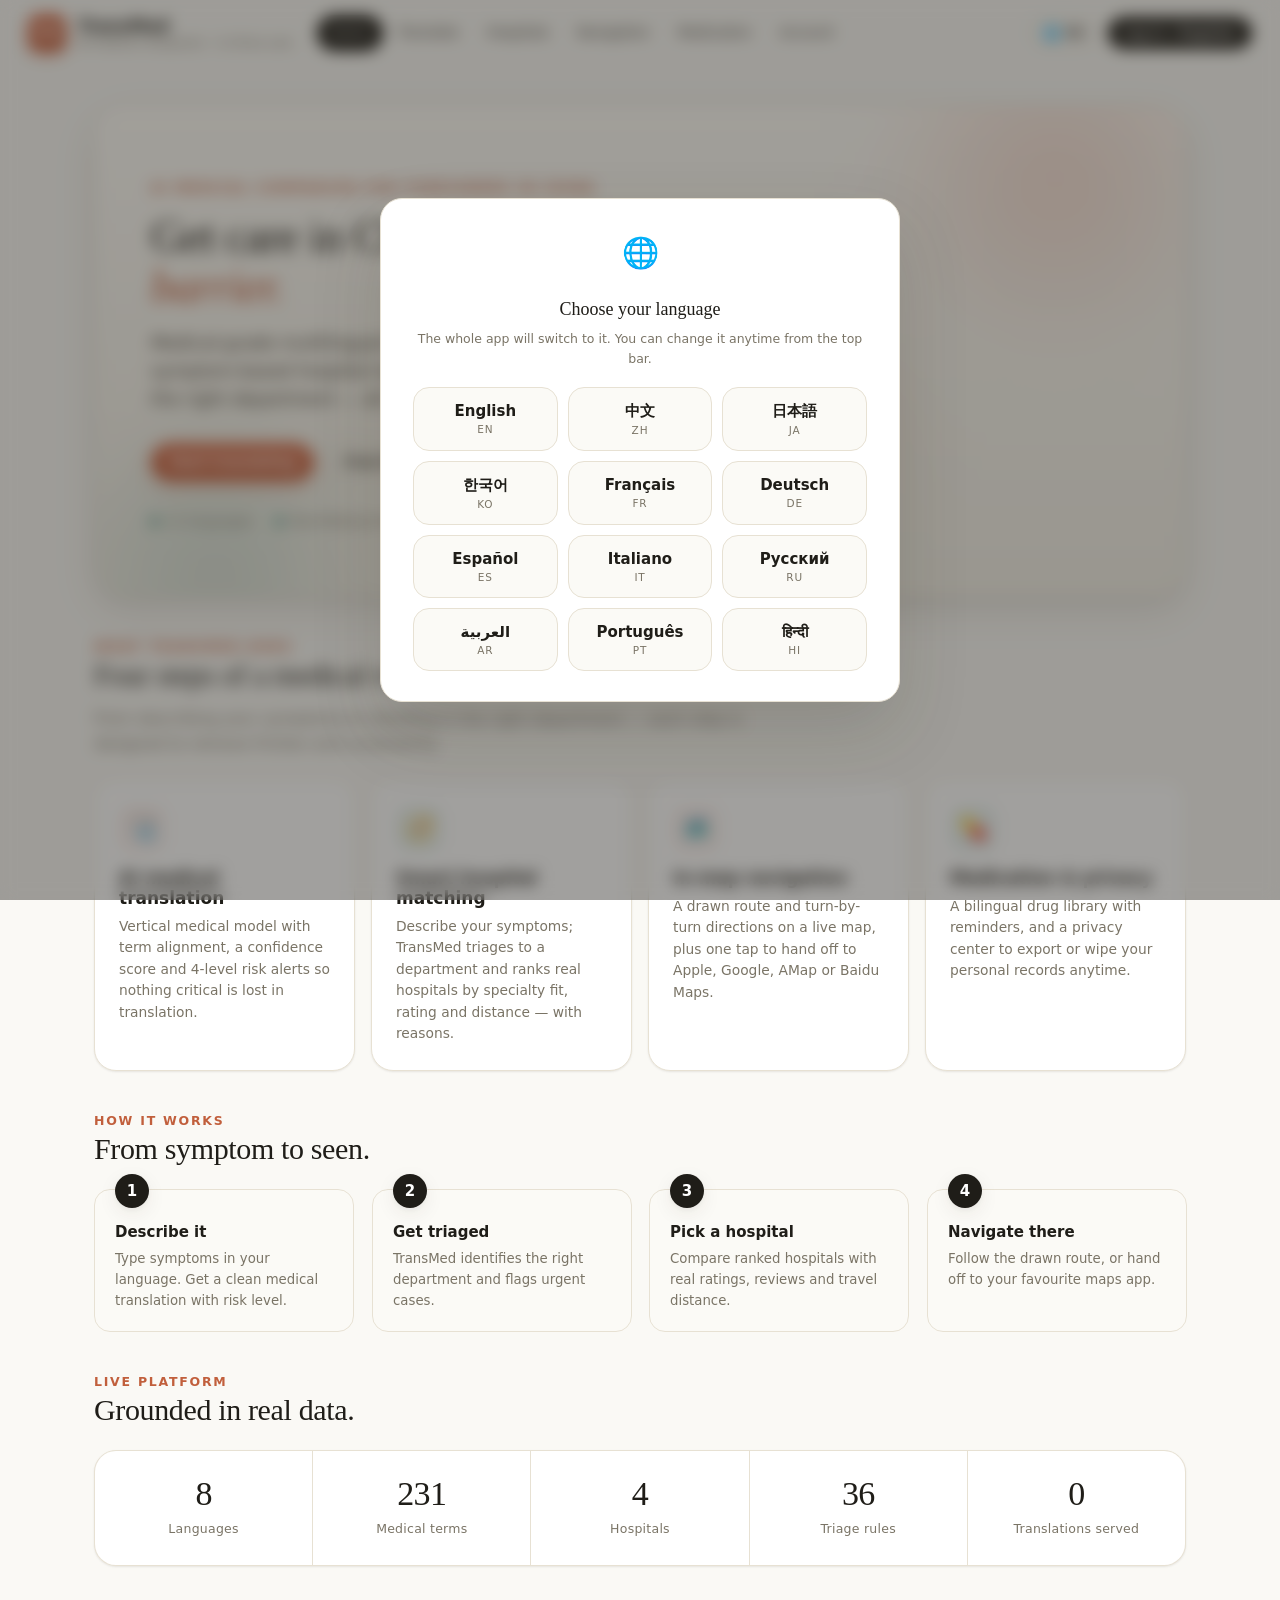
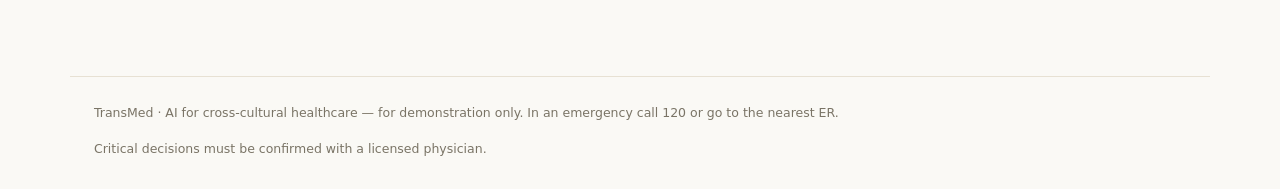
==== commit 952c7b8f: "Add global i18n (12 languages) + localized navigation steps - First-visit language picker; whole UI " ====
--- a/docs/index.html
+++ b/docs/index.html
@@ -16,56 +16,67 @@
     <div class="logo">TM</div>
     <div>
       <h1>TransMed</h1>
-      <div class="tagline">AI medical companion · 在华就医陪护</div>
+      <div class="tagline" data-i18n="tagline">AI medical companion · in-China care</div>
     </div>
   </div>
 
   <nav class="nav">
-    <a class="nav-link active" data-view="home">Home</a>
-    <a class="nav-link" data-view="translate">Translate</a>
-    <a class="nav-link" data-view="hospitals">Hospitals</a>
-    <a class="nav-link" data-view="navigation">Navigation</a>
-    <a class="nav-link" data-view="medication">Medication</a>
-    <a class="nav-link" data-view="account">Account</a>
+    <a class="nav-link active" data-view="home" data-i18n="nav_home">Home</a>
+    <a class="nav-link" data-view="translate" data-i18n="nav_translate">Translate</a>
+    <a class="nav-link" data-view="hospitals" data-i18n="nav_hospitals">Hospitals</a>
+    <a class="nav-link" data-view="navigation" data-i18n="nav_navigation">Navigation</a>
+    <a class="nav-link" data-view="medication" data-i18n="nav_medication">Medication</a>
+    <a class="nav-link" data-view="account" data-i18n="nav_account">Account</a>
   </nav>
 
   <div class="user-area">
-    <button id="btn-login" class="btn btn-dark btn-sm">Log in / Register</button>
+    <button id="btn-lang" class="btn btn-ghost btn-sm" title="Language"><span class="globe">🌐</span> <span id="btn-lang-label">EN</span></button>
+    <button id="btn-login" class="btn btn-dark btn-sm" data-i18n="login_register">Log in / Register</button>
     <div id="user-chip" class="user-chip hidden">
       <span id="user-email">—</span>
-      <button id="btn-logout" class="btn btn-ghost btn-sm">Sign out</button>
+      <button id="btn-logout" class="btn btn-ghost btn-sm" data-i18n="signout">Sign out</button>
     </div>
   </div>
 </header>
+
+<!-- ============== Language picker (first visit) ============== -->
+<div id="lang-modal" class="modal hidden">
+  <div class="modal-card lang-card">
+    <div class="lang-head">🌐</div>
+    <h3 class="center" data-i18n="lang_pick_title" style="font-family:var(--font-serif);font-weight:500;">Choose your language</h3>
+    <p class="muted small center" data-i18n="lang_pick_sub">The whole app will switch to it. You can change it anytime from the top bar.</p>
+    <div class="lang-grid" id="lang-grid"></div>
+  </div>
+</div>
 
 <!-- ============== Auth modal ============== -->
 <div id="auth-modal" class="modal hidden">
   <div class="modal-card">
     <div class="modal-tabs">
-      <button class="tab active" data-tab="login">Log in</button>
-      <button class="tab" data-tab="register">Register</button>
+      <button class="tab active" data-tab="login" data-i18n="login_tab">Log in</button>
+      <button class="tab" data-tab="register" data-i18n="register_tab">Register</button>
     </div>
     <div id="tab-login" class="tab-panel">
-      <label>Email</label>
+      <label data-i18n="email">Email</label>
       <input id="login-email" type="email" placeholder="demo@transmed.io" autocomplete="email" />
-      <label>Password</label>
+      <label data-i18n="password">Password</label>
       <input id="login-password" type="password" placeholder="demo123" autocomplete="current-password" />
-      <button class="btn btn-primary btn-block mt" id="btn-do-login">Log in</button>
-      <p class="muted small mt center">Demo: demo@transmed.io / demo123 · Admin: admin@transmed.io / admin123</p>
+      <button class="btn btn-primary btn-block mt" id="btn-do-login" data-i18n="do_login">Log in</button>
+      <p class="muted small mt center" data-i18n="demo_hint">Demo: demo@transmed.io / demo123 · Admin: admin@transmed.io / admin123</p>
     </div>
     <div id="tab-register" class="tab-panel hidden">
-      <label>Full name</label><input id="reg-name" type="text" placeholder="John Smith" />
-      <label>Email</label><input id="reg-email" type="email" placeholder="john@example.com" autocomplete="email" />
-      <label>Password (min 6 chars)</label><input id="reg-password" type="password" placeholder="••••••" autocomplete="new-password" />
-      <label>Preferred language</label>
+      <label data-i18n="fullname">Full name</label><input id="reg-name" type="text" placeholder="John Smith" />
+      <label data-i18n="email">Email</label><input id="reg-email" type="email" placeholder="john@example.com" autocomplete="email" />
+      <label data-i18n="password_min">Password (min 6 chars)</label><input id="reg-password" type="password" placeholder="••••••" autocomplete="new-password" />
+      <label data-i18n="pref_lang">Preferred language</label>
       <select id="reg-language">
         <option value="en">English</option><option value="zh">中文</option>
         <option value="ja">日本語</option><option value="ko">한국어</option>
         <option value="fr">Français</option><option value="de">Deutsch</option>
         <option value="es">Español</option><option value="ru">Русский</option>
       </select>
-      <label>Country</label><input id="reg-country" type="text" placeholder="e.g. United Kingdom" />
-      <button class="btn btn-primary btn-block mt" id="btn-do-register">Create my account</button>
+      <label data-i18n="country">Country</label><input id="reg-country" type="text" placeholder="e.g. United Kingdom" />
+      <button class="btn btn-primary btn-block mt" id="btn-do-register" data-i18n="create_account">Create my account</button>
     </div>
     <p id="auth-message" class="muted small mt center"></p>
   </div>
@@ -80,66 +91,66 @@
         <div class="hero-blob b1"></div><div class="hero-blob b2"></div><div class="hero-blob b3"></div>
       </div>
       <div class="hero-inner">
-        <div class="eyebrow">AI medical companion for foreigners in China</div>
-        <h1>Get care in China <span class="ink-accent">without the language barrier.</span></h1>
-        <p class="lead">Medical-grade multilingual translation with confidence scoring, symptom-based hospital matching, and real in-map navigation to the right department — all in one calm, trustworthy place.</p>
+        <div class="eyebrow" data-i18n="hero_eyebrow">AI medical companion for foreigners in China</div>
+        <h1><span data-i18n="hero_title_a">Get care in China</span> <span class="ink-accent" data-i18n="hero_title_b">without the language barrier.</span></h1>
+        <p class="lead" data-i18n="hero_lead">Medical-grade multilingual translation with confidence scoring, symptom-based hospital matching, and real in-map navigation to the right department — all in one calm, trustworthy place.</p>
         <div class="hero-actions">
-          <button class="btn btn-primary" data-go="translate">Start translating</button>
-          <button class="btn btn-ghost" data-go="hospitals">Find the right hospital</button>
+          <button class="btn btn-primary" data-go="translate" data-i18n="hero_cta_translate">Start translating</button>
+          <button class="btn btn-ghost" data-go="hospitals" data-i18n="hero_cta_hospital">Find the right hospital</button>
         </div>
         <div class="trust-row">
-          <div class="trust-item"><span class="dot"></span> 12 languages</div>
-          <div class="trust-item"><span class="dot"></span> Real Beijing hospital data</div>
-          <div class="trust-item"><span class="dot"></span> Privacy by design</div>
+          <div class="trust-item"><span class="dot"></span> <span data-i18n="trust_langs">12 languages</span></div>
+          <div class="trust-item"><span class="dot"></span> <span data-i18n="trust_data">Real Beijing hospital data</span></div>
+          <div class="trust-item"><span class="dot"></span> <span data-i18n="trust_privacy">Privacy by design</span></div>
         </div>
       </div>
     </div>
 
     <div class="section">
       <div class="section-head reveal">
-        <div class="eyebrow">What TransMed does</div>
-        <h2 class="display">Four steps of a medical visit, handled.</h2>
-        <p>From describing your symptoms to standing in the right department — each step is designed to remove friction and uncertainty.</p>
+        <div class="eyebrow" data-i18n="feat_eyebrow">What TransMed does</div>
+        <h2 class="display" data-i18n="feat_title">Four steps of a medical visit, handled.</h2>
+        <p data-i18n="feat_sub">From describing your symptoms to standing in the right department — each step is designed to remove friction and uncertainty.</p>
       </div>
       <div class="feature-grid">
         <div class="feature-card reveal d1">
           <div class="feature-ico">🩺</div>
-          <h3>AI medical translation</h3>
-          <p>Vertical medical model with term alignment, a confidence score and 4-level risk alerts so nothing critical is lost in translation.</p>
+          <h3 data-i18n="feat1_t">AI medical translation</h3>
+          <p data-i18n="feat1_d">Vertical medical model with term alignment, a confidence score and 4-level risk alerts so nothing critical is lost in translation.</p>
         </div>
         <div class="feature-card teal reveal d2">
           <div class="feature-ico">🧭</div>
-          <h3>Smart hospital matching</h3>
-          <p>Describe your symptoms; TransMed triages to a department and ranks real hospitals by specialty fit, rating and distance — with reasons.</p>
+          <h3 data-i18n="feat2_t">Smart hospital matching</h3>
+          <p data-i18n="feat2_d">Describe your symptoms; TransMed triages to a department and ranks real hospitals by specialty fit, rating and distance — with reasons.</p>
         </div>
         <div class="feature-card reveal d3">
           <div class="feature-ico">🗺️</div>
-          <h3>In-map navigation</h3>
-          <p>A drawn route and turn-by-turn directions on a live map, plus one tap to hand off to Apple, Google, AMap or Baidu Maps.</p>
+          <h3 data-i18n="feat3_t">In-map navigation</h3>
+          <p data-i18n="feat3_d">A drawn route and turn-by-turn directions on a live map, plus one tap to hand off to Apple, Google, AMap or Baidu Maps.</p>
         </div>
         <div class="feature-card teal reveal d4">
           <div class="feature-ico">💊</div>
-          <h3>Medication & privacy</h3>
-          <p>A bilingual drug library with reminders, and a privacy center to export or wipe your personal records anytime.</p>
+          <h3 data-i18n="feat4_t">Medication & privacy</h3>
+          <p data-i18n="feat4_d">A bilingual drug library with reminders, and a privacy center to export or wipe your personal records anytime.</p>
         </div>
       </div>
     </div>
 
     <div class="section">
       <div class="section-head reveal">
-        <div class="eyebrow">How it works</div>
-        <h2 class="display">From symptom to seen.</h2>
+        <div class="eyebrow" data-i18n="how_eyebrow">How it works</div>
+        <h2 class="display" data-i18n="how_title">From symptom to seen.</h2>
       </div>
       <div class="steps">
-        <div class="step reveal d1"><h4>Describe it</h4><p>Type symptoms in your language. Get a clean medical translation with risk level.</p></div>
-        <div class="step reveal d2"><h4>Get triaged</h4><p>TransMed identifies the right department and flags urgent cases.</p></div>
-        <div class="step reveal d3"><h4>Pick a hospital</h4><p>Compare ranked hospitals with real ratings, reviews and travel distance.</p></div>
-        <div class="step reveal d4"><h4>Navigate there</h4><p>Follow the drawn route, or hand off to your favourite maps app.</p></div>
+        <div class="step reveal d1"><h4 data-i18n="how1_t">Describe it</h4><p data-i18n="how1_d">Type symptoms in your language. Get a clean medical translation with risk level.</p></div>
+        <div class="step reveal d2"><h4 data-i18n="how2_t">Get triaged</h4><p data-i18n="how2_d">TransMed identifies the right department and flags urgent cases.</p></div>
+        <div class="step reveal d3"><h4 data-i18n="how3_t">Pick a hospital</h4><p data-i18n="how3_d">Compare ranked hospitals with real ratings, reviews and travel distance.</p></div>
+        <div class="step reveal d4"><h4 data-i18n="how4_t">Navigate there</h4><p data-i18n="how4_d">Follow the drawn route, or hand off to your favourite maps app.</p></div>
       </div>
     </div>
 
     <div class="section">
-      <div class="section-head reveal"><div class="eyebrow">Live platform</div><h2 class="display">Grounded in real data.</h2></div>
+      <div class="section-head reveal"><div class="eyebrow" data-i18n="stats_eyebrow">Live platform</div><h2 class="display" data-i18n="stats_title">Grounded in real data.</h2></div>
       <div class="stats reveal d1" id="home-stats"></div>
     </div>
   </section>
@@ -147,65 +158,65 @@
   <!-- ==================== TRANSLATE ==================== -->
   <section class="view" data-view="translate">
     <div class="section-head">
-      <div class="eyebrow">Translation</div>
-      <h2 class="display">AI medical translation</h2>
-      <p class="lede">A vertical medical engine. Every translation is scored for confidence and risk, with the medical terms it recognised highlighted.</p>
+      <div class="eyebrow" data-i18n="tr_eyebrow">Translation</div>
+      <h2 class="display" data-i18n="tr_title">AI medical translation</h2>
+      <p class="lede" data-i18n="tr_lede">A vertical medical engine. Every translation is scored for confidence and risk, with the medical terms it recognised highlighted.</p>
     </div>
 
     <div class="panel">
       <div class="lang-bar">
-        <label>From <select id="src-lang"></select></label>
+        <label><span data-i18n="tr_from">From</span> <select id="src-lang"></select></label>
         <button id="swap-lang" title="Swap languages">⇄</button>
-        <label>To <select id="tgt-lang"></select></label>
+        <label><span data-i18n="tr_to">To</span> <select id="tgt-lang"></select></label>
       </div>
       <div class="translate-grid">
         <div class="col">
-          <textarea id="src-text" placeholder="Describe symptoms, or paste what the doctor said…">I have a headache and fever since 3 days ago.</textarea>
+          <textarea id="src-text" data-i18n-ph="tr_src_ph" placeholder="Describe symptoms, or paste what the doctor said…">I have a headache and fever since 3 days ago.</textarea>
           <div class="row-between">
-            <span class="muted small">Tip: be specific about duration, intensity and allergies.</span>
-            <button class="btn btn-primary" id="btn-translate">Translate</button>
+            <span class="muted small" data-i18n="tr_tip">Tip: be specific about duration, intensity and allergies.</span>
+            <button class="btn btn-primary" id="btn-translate" data-i18n="tr_btn">Translate</button>
           </div>
         </div>
         <div class="col">
-          <div id="tgt-text" class="translated-area placeholder">Translation will appear here.</div>
+          <div id="tgt-text" class="translated-area placeholder" data-i18n="tr_result_ph">Translation will appear here.</div>
           <div id="confidence-bar" class="confidence hidden">
             <div id="engine-label" class="engine-label hidden">—</div>
-            <div class="confidence-label">Confidence: <b id="conf-value">—</b>% · Risk: <b id="risk-value">—</b></div>
+            <div class="confidence-label"><span data-i18n="tr_confidence">Confidence</span>: <b id="conf-value">—</b>% · <span data-i18n="tr_risk">Risk</span>: <b id="risk-value">—</b></div>
             <div class="confidence-track"><div class="confidence-fill" id="conf-fill"></div></div>
             <div class="confidence-advice" id="conf-advice"></div>
             <div class="matched-terms" id="matched-terms"></div>
             <div id="rag-reference"></div>
-            <button id="btn-confirm-risk" class="btn btn-warn btn-sm hidden mt">I acknowledge the risk alert</button>
+            <button id="btn-confirm-risk" class="btn btn-warn btn-sm hidden mt" data-i18n="tr_ack">I acknowledge the risk alert</button>
           </div>
         </div>
       </div>
     </div>
 
-    <h3>Quick symptom templates</h3>
+    <h3 data-i18n="tr_templates">Quick symptom templates</h3>
     <div class="chips" id="symptom-chips"></div>
 
-    <h3>My recent translations <span class="muted small">(sign in to save)</span></h3>
-    <div id="my-translations" class="list"><div class="empty-state">Not signed in, or nothing saved yet.</div></div>
-  </section>
-
-  <!-- ==================== HOSPITALS (triage + finder) ==================== -->
+    <h3><span data-i18n="tr_my_recent">My recent translations</span> <span class="muted small" data-i18n="tr_signin_save">(sign in to save)</span></h3>
+    <div id="my-translations" class="list"></div>
+  </section>
+
+  <!-- ==================== HOSPITALS ==================== -->
   <section class="view" data-view="hospitals">
     <div class="section-head">
-      <div class="eyebrow">Triage & hospitals</div>
-      <h2 class="display">Find the right hospital</h2>
-      <p class="lede">Describe your symptoms — TransMed triages you to a department and ranks real hospitals by how well they fit, telling you <em>why</em>.</p>
+      <div class="eyebrow" data-i18n="hp_eyebrow">Triage & hospitals</div>
+      <h2 class="display" data-i18n="hp_title">Find the right hospital</h2>
+      <p class="lede" data-i18n="hp_lede">Describe your symptoms — TransMed triages you to a department and ranks real hospitals by how well they fit, telling you why.</p>
     </div>
 
     <div class="finder-card">
       <div class="finder-grid">
         <div class="field">
-          <label>Describe your symptoms</label>
-          <input id="triage-input" type="text" placeholder="e.g. persistent headache and high fever for 2 days" />
-        </div>
-        <div class="field">
-          <label>Department (optional)</label>
+          <label data-i18n="hp_sym_label">Describe your symptoms</label>
+          <input id="triage-input" type="text" data-i18n-ph="hp_sym_ph" placeholder="e.g. persistent headache and high fever for 2 days" />
+        </div>
+        <div class="field">
+          <label data-i18n="hp_dept_label">Department (optional)</label>
           <select id="specialty-filter">
-            <option value="">Auto-detect</option>
+            <option value="" data-i18n="hp_dept_auto">Auto-detect</option>
             <option>Cardiology</option><option>Neurology</option><option>Pediatrics</option>
             <option>Obstetrics &amp; Gynecology</option><option>Orthopedics</option><option>Dental</option>
             <option>Dermatology</option><option>Emergency</option><option>ENT</option>
@@ -214,15 +225,15 @@
         </div>
       </div>
       <div class="row mt">
-        <button class="btn btn-primary" id="btn-triage">Analyze &amp; recommend</button>
-        <button class="btn btn-ghost btn-sm" id="btn-use-location">📍 Use my location for distance</button>
+        <button class="btn btn-primary" id="btn-triage" data-i18n="hp_analyze">Analyze &amp; recommend</button>
+        <button class="btn btn-ghost btn-sm" id="btn-use-location" data-i18n="hp_use_loc">📍 Use my location for distance</button>
       </div>
       <div class="sort-row">
-        <span>Sort by</span>
+        <span data-i18n="hp_sort_by">Sort by</span>
         <div class="seg" id="sort-seg">
-          <button data-sort="match" class="active">Best match</button>
-          <button data-sort="rating">Rating</button>
-          <button data-sort="distance">Distance</button>
+          <button data-sort="match" class="active" data-i18n="hp_sort_match">Best match</button>
+          <button data-sort="rating" data-i18n="hp_sort_rating">Rating</button>
+          <button data-sort="distance" data-i18n="hp_sort_distance">Distance</button>
         </div>
       </div>
     </div>
@@ -234,32 +245,32 @@
   <!-- ==================== NAVIGATION ==================== -->
   <section class="view" data-view="navigation">
     <div class="section-head">
-      <div class="eyebrow">Navigation</div>
-      <h2 class="display">Navigate to care</h2>
-      <p class="lede">See the drawn route and turn-by-turn directions on a live map — or hand off to your phone's maps app in one tap.</p>
+      <div class="eyebrow" data-i18n="nv_eyebrow">Navigation</div>
+      <h2 class="display" data-i18n="nv_title">Navigate to care</h2>
+      <p class="lede" data-i18n="nv_lede">See the drawn route and turn-by-turn directions on a live map — or hand off to your phone's maps app in one tap.</p>
     </div>
 
     <div class="panel">
       <div class="nav-controls">
         <div class="field">
-          <label>Hospital / 医院</label>
+          <label data-i18n="nv_hospital">Hospital</label>
           <select id="nav-hospital"></select>
         </div>
         <div class="field" style="max-width:200px;">
-          <label>Mode / 出行方式</label>
+          <label data-i18n="nv_mode">Mode</label>
           <select id="nav-mode">
-            <option value="walking">🚶 Walking / 步行</option>
-            <option value="driving">🚗 Driving / 驾车</option>
-            <option value="transit">🚇 Transit / 公交</option>
+            <option value="walking" data-i18n="nv_walking">🚶 Walking</option>
+            <option value="driving" data-i18n="nv_driving">🚗 Driving</option>
+            <option value="transit" data-i18n="nv_transit">🚇 Transit</option>
           </select>
         </div>
-        <button class="btn btn-ghost" id="nav-locate">📍 Use my location</button>
-      </div>
-      <div class="muted small mt" id="nav-origin">📍 Origin / 起点：Beijing city center (default) · tap “Use my location”.</div>
+        <button class="btn btn-ghost" id="nav-locate" data-i18n="nv_use_loc">📍 Use my location</button>
+      </div>
+      <div class="muted small mt" id="nav-origin"></div>
 
       <div class="nav-summary" id="nav-summary"></div>
       <div class="map-frame">
-        <div id="nav-map"><div class="map-empty"><div class="big">🗺️</div><div>Loading map…</div></div></div>
+        <div id="nav-map"><div class="map-empty"><div class="big">🗺️</div><div data-i18n="nv_map_loading">Loading map…</div></div></div>
       </div>
       <div class="handoff-row" id="nav-handoff"></div>
       <div class="route-steps" id="nav-route"></div>
@@ -269,78 +280,79 @@
   <!-- ==================== MEDICATION ==================== -->
   <section class="view" data-view="medication">
     <div class="section-head">
-      <div class="eyebrow">Medication</div>
-      <h2 class="display">Medication &amp; reminders</h2>
-      <p class="lede">Look up a drug in the bilingual library, then save it with reminder times to your personal list.</p>
+      <div class="eyebrow" data-i18n="md_eyebrow">Medication</div>
+      <h2 class="display" data-i18n="md_title">Medication & reminders</h2>
+      <p class="lede" data-i18n="md_lede">Look up a drug in the bilingual library, then save it with reminder times to your personal list.</p>
     </div>
 
     <div class="med-grid">
       <div class="card">
-        <h3 style="margin-top:0;">Add a medication</h3>
-        <label>From library</label>
+        <h3 style="margin-top:0;" data-i18n="md_add">Add a medication</h3>
+        <label data-i18n="md_from_lib">From library</label>
         <select id="med-picker"></select>
-        <label>Or custom name</label>
-        <input id="med-custom" type="text" placeholder="e.g. Vitamin D" />
-        <label>Dosage / instructions</label>
-        <input id="med-dosage" type="text" placeholder="e.g. 1 tablet each morning" />
-        <label>Reminder times</label>
+        <label data-i18n="md_custom">Or custom name</label>
+        <input id="med-custom" type="text" data-i18n-ph="md_custom_ph" placeholder="e.g. Vitamin D" />
+        <label data-i18n="md_dosage">Dosage / instructions</label>
+        <input id="med-dosage" type="text" data-i18n-ph="md_dosage_ph" placeholder="e.g. 1 tablet each morning" />
+        <label data-i18n="md_times">Reminder times</label>
         <input id="med-times" type="text" placeholder="08:00, 20:00" />
-        <label>Notes</label>
-        <textarea id="med-notes" placeholder="After meals, keep away from dairy…"></textarea>
-        <button class="btn btn-primary btn-block mt" id="btn-add-med">Save to my list</button>
-        <p class="muted small mt">Requires login. Stored against your account.</p>
+        <label data-i18n="md_notes">Notes</label>
+        <textarea id="med-notes" data-i18n-ph="md_notes_ph" placeholder="After meals, keep away from dairy…"></textarea>
+        <button class="btn btn-primary btn-block mt" id="btn-add-med" data-i18n="md_save">Save to my list</button>
+        <p class="muted small mt" data-i18n="md_login_req">Requires login. Stored against your account.</p>
       </div>
       <div class="card">
-        <h3 style="margin-top:0;">Drug information</h3>
-        <div id="med-info"><div class="empty-state">Pick a medication from the library to see dosage, warnings and side effects.</div></div>
-      </div>
-    </div>
-
-    <h3>My medication list</h3>
-    <div id="med-list" class="list"><div class="empty-state">Not signed in, or nothing saved yet.</div></div>
-  </section>
-
-  <!-- ==================== ACCOUNT (profile + privacy + feedback) ==================== -->
+        <h3 style="margin-top:0;" data-i18n="md_drug_info">Drug information</h3>
+        <div id="med-info"></div>
+      </div>
+    </div>
+
+    <h3 data-i18n="md_my_list">My medication list</h3>
+    <div id="med-list" class="list"></div>
+  </section>
+
+  <!-- ==================== ACCOUNT ==================== -->
   <section class="view" data-view="account">
     <div class="section-head">
-      <div class="eyebrow">Your account</div>
-      <h2 class="display">Account &amp; privacy</h2>
-      <p class="lede">Your identity is optional. Sensitive medical text is processed with minimal retention — and you can export or wipe everything anytime.</p>
-    </div>
-
-    <div id="profile-body" class="card">
-      <p class="muted">Log in to see your profile, saved translations and medication.</p>
-      <button class="btn btn-primary" id="btn-profile-login">Log in / Register</button>
-    </div>
-
-    <h3>Your data</h3>
+      <div class="eyebrow" data-i18n="ac_eyebrow">Your account</div>
+      <h2 class="display" data-i18n="ac_title">Account & privacy</h2>
+      <p class="lede" data-i18n="ac_lede">Your identity is optional. Sensitive medical text is processed with minimal retention — and you can export or wipe everything anytime.</p>
+    </div>
+
+    <div id="profile-body" class="card"></div>
+
+    <h3 data-i18n="ac_your_data">Your data</h3>
     <div class="card">
-      <p class="muted small" style="margin-top:0;">Export a full JSON copy of everything tied to your account, or permanently delete your personal records (your login is kept).</p>
+      <p class="muted small" style="margin-top:0;" data-i18n="ac_data_desc">Export a full JSON copy of everything tied to your account, or permanently delete your personal records (your login is kept).</p>
       <div class="row">
-        <button class="btn btn-ghost" id="btn-export">⬇︎ Export all my data</button>
-        <button class="btn btn-danger" id="btn-wipe">🗑 Delete all personal records</button>
+        <button class="btn btn-ghost" id="btn-export" data-i18n="ac_export">⬇︎ Export all my data</button>
+        <button class="btn btn-danger" id="btn-wipe" data-i18n="ac_wipe">🗑 Delete all personal records</button>
       </div>
       <pre id="export-box" class="export-box hidden"></pre>
     </div>
 
-    <h3>Feedback</h3>
+    <h3 data-i18n="ac_feedback">Feedback</h3>
     <div class="card">
       <div class="finder-grid">
         <div class="field">
-          <label>Category</label>
+          <label data-i18n="ac_category">Category</label>
           <select id="fb-category">
-            <option>translation</option><option>hospital</option><option>navigation</option>
-            <option>medication</option><option>feature request</option><option>other</option>
+            <option value="translation" data-i18n="ac_cat_translation">translation</option>
+            <option value="hospital" data-i18n="ac_cat_hospital">hospital</option>
+            <option value="navigation" data-i18n="ac_cat_navigation">navigation</option>
+            <option value="medication" data-i18n="ac_cat_medication">medication</option>
+            <option value="feature request" data-i18n="ac_cat_feature">feature request</option>
+            <option value="other" data-i18n="ac_cat_other">other</option>
           </select>
         </div>
         <div class="field">
-          <label>Rating (1–5)</label>
+          <label data-i18n="ac_rating">Rating (1–5)</label>
           <input id="fb-rating" type="number" min="1" max="5" value="5" />
         </div>
       </div>
-      <label>Your message</label>
-      <textarea id="fb-content" placeholder="Tell us how we can improve…"></textarea>
-      <button class="btn btn-primary mt" id="btn-send-feedback">Submit feedback</button>
+      <label data-i18n="ac_your_msg">Your message</label>
+      <textarea id="fb-content" data-i18n-ph="ac_msg_ph" placeholder="Tell us how we can improve…"></textarea>
+      <button class="btn btn-primary mt" id="btn-send-feedback" data-i18n="ac_submit">Submit feedback</button>
       <p id="fb-status" class="muted small mt"></p>
     </div>
   </section>
@@ -348,8 +360,8 @@
 </main>
 
 <footer class="footer">
-  <span>TransMed · AI for cross-cultural healthcare — for demonstration only. In an emergency call <strong>120</strong> or go to the nearest ER.</span>
-  <span>Critical decisions must be confirmed with a licensed physician.</span>
+  <span data-i18n="footer_a">TransMed · AI for cross-cultural healthcare — for demonstration only. In an emergency call 120 or go to the nearest ER.</span>
+  <span data-i18n="footer_b">Critical decisions must be confirmed with a licensed physician.</span>
 </footer>
 
 <div class="toast-host" id="toast-host"></div>
--- a/docs/style.css
+++ b/docs/style.css
@@ -617,6 +617,32 @@
 }
 .modal-tabs .tab.active { background: var(--surface); color: var(--ink); box-shadow: var(--shadow-sm); }
 
+/* ============================================================ Language picker */
+.lang-card { width: 520px; }
+.lang-head { font-size: 30px; text-align: center; margin-bottom: 4px; }
+.lang-grid { display: grid; grid-template-columns: repeat(3, 1fr); gap: 10px; margin-top: 18px; }
+.lang-btn {
+  display: flex; flex-direction: column; align-items: center; gap: 3px;
+  padding: 14px 8px; cursor: pointer; font-family: inherit;
+  background: var(--surface-2); border: 1px solid var(--border); border-radius: var(--r);
+  transition: transform 0.16s var(--ease), border-color 0.16s, background-color 0.16s, box-shadow 0.16s;
+}
+.lang-btn:hover { transform: translateY(-2px); border-color: var(--accent); background: var(--accent-tint); box-shadow: var(--shadow-sm); }
+.lang-btn.active { border-color: var(--accent); background: var(--accent-tint); }
+.lang-native { font-size: 15px; font-weight: 600; color: var(--ink); }
+.lang-code { font-size: 10.5px; letter-spacing: 0.08em; color: var(--muted); }
+#btn-lang { gap: 5px; }
+#btn-lang .globe { font-size: 14px; }
+
+/* RTL (Arabic) */
+html[dir="rtl"] body { direction: rtl; }
+html[dir="rtl"] .reason, html[dir="rtl"] .trust-item, html[dir="rtl"] .step-item { flex-direction: row-reverse; }
+html[dir="rtl"] .hospital-recommendation, html[dir="rtl"] .review-quote { border-left: none; border-right: 3px solid var(--accent-soft); border-radius: var(--r-sm) 0 0 var(--r-sm); }
+html[dir="rtl"] .triage-banner { border-left: none; border-right: 4px solid var(--trust); }
+html[dir="rtl"] .user-area { margin-left: 0; margin-right: auto; }
+
+@media (max-width: 560px) { .lang-card { width: calc(100% - 32px); } .lang-grid { grid-template-columns: repeat(2, 1fr); } }
+
 /* ============================================================ Toast */
 .toast-host { position: fixed; right: 22px; bottom: 22px; z-index: 1200; display: flex; flex-direction: column; gap: 10px; }
 .toast {
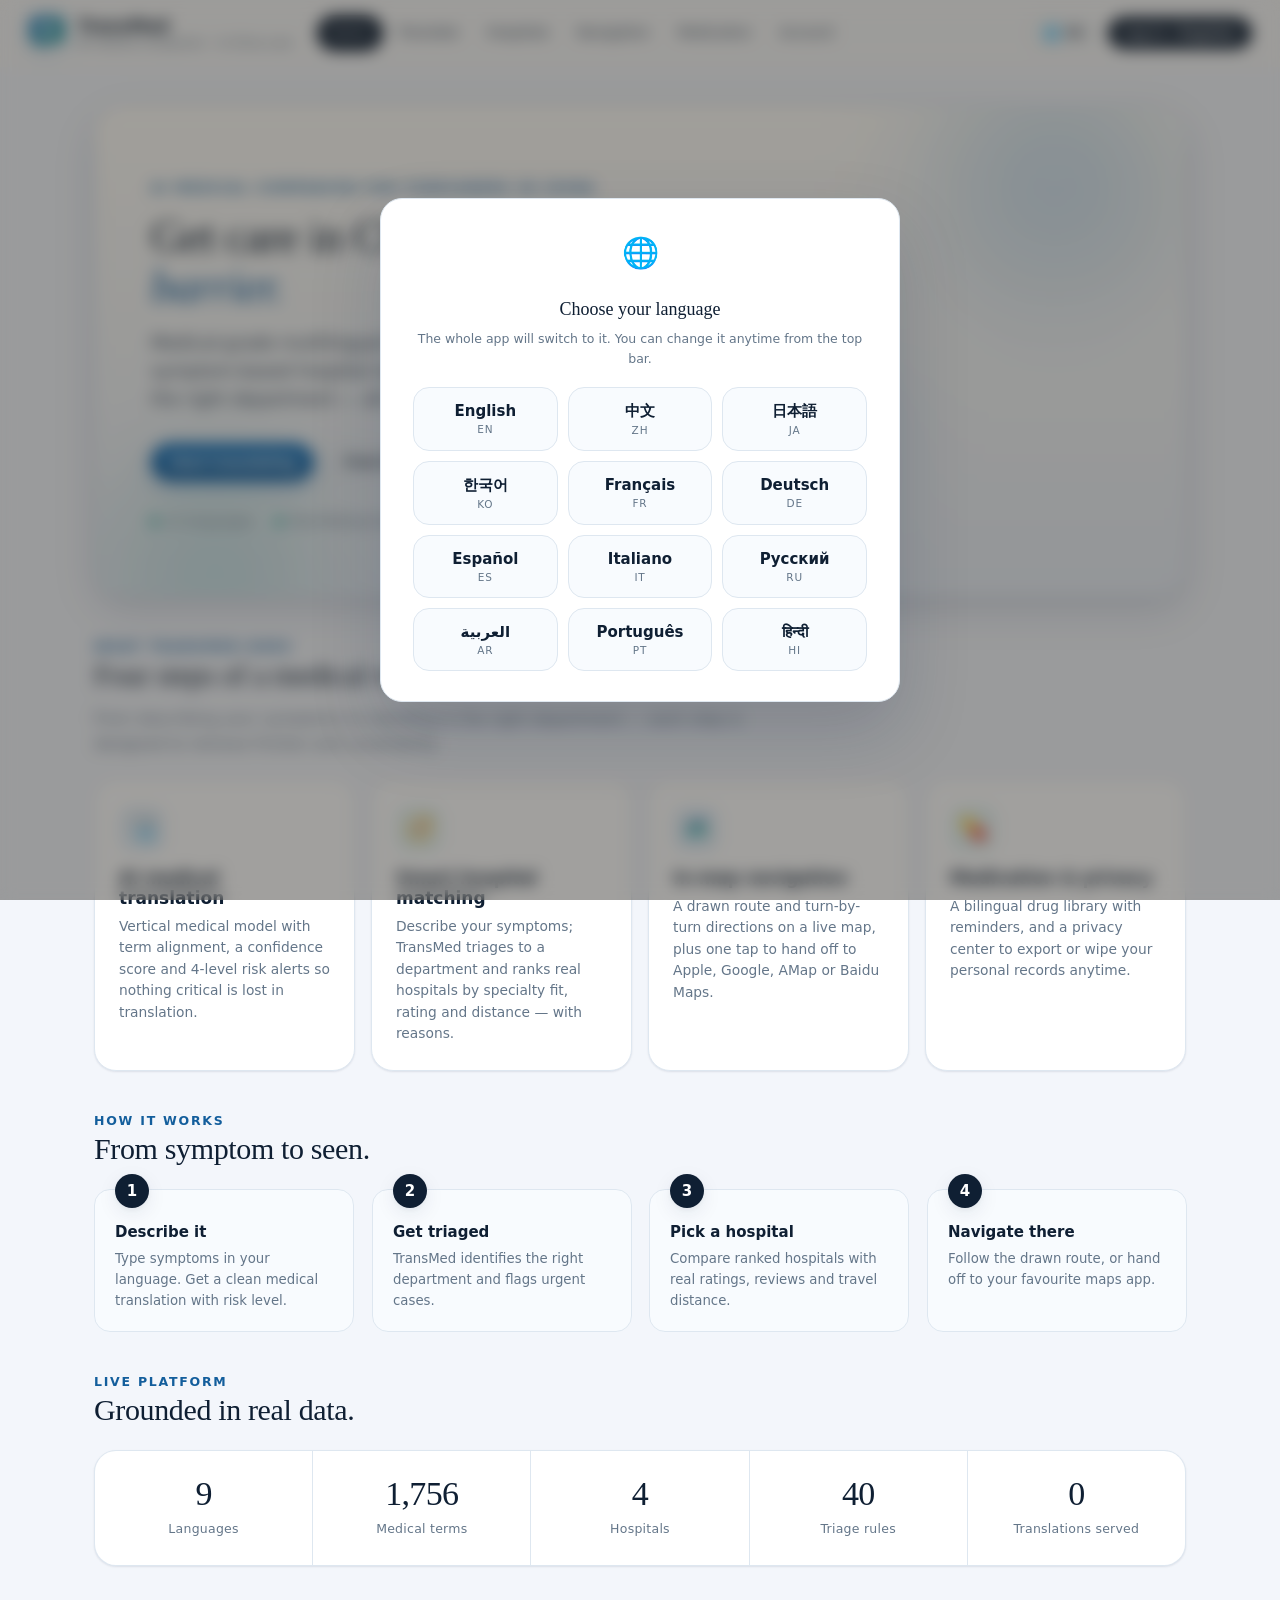
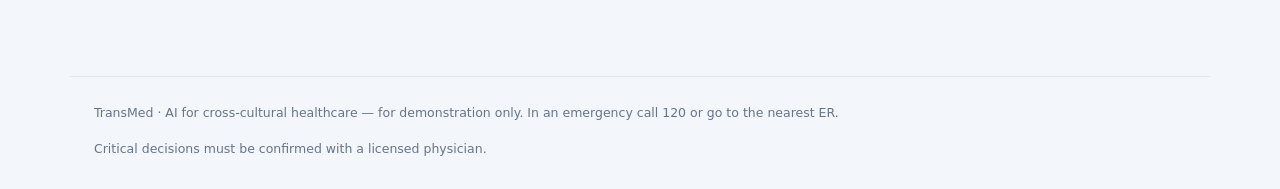
==== commit c0005b21: "Cool medical theme + logo; static i18n; faster translate; better recommendation Frontend - Reskin wa" ====
--- a/docs/index.html
+++ b/docs/index.html
@@ -6,14 +6,21 @@
 <title>TransMed — AI Multilingual Medical Companion</title>
 <meta name="description" content="TransMed — AI multilingual medical translation, smart hospital matching and in-map navigation for foreigners seeking care in China." />
 <meta name="api-base" content="https://transmed.onrender.com" />
-<link rel="icon" type="image/svg+xml" href="data:image/svg+xml,%3Csvg xmlns='http://www.w3.org/2000/svg' viewBox='0 0 64 64'%3E%3Crect width='64' height='64' rx='14' fill='%23D97757'/%3E%3Cpath d='M20 32h24M32 20v24' stroke='white' stroke-width='6' stroke-linecap='round'/%3E%3C/svg%3E" />
+<link rel="icon" type="image/svg+xml" href="data:image/svg+xml,%3Csvg xmlns='http://www.w3.org/2000/svg' viewBox='0 0 64 64'%3E%3Cdefs%3E%3ClinearGradient id='g' x1='0' y1='0' x2='1' y2='1'%3E%3Cstop offset='0' stop-color='%231A78C2'/%3E%3Cstop offset='1' stop-color='%230E9488'/%3E%3C/linearGradient%3E%3C/defs%3E%3Crect width='64' height='64' rx='15' fill='url(%23g)'/%3E%3Crect x='27' y='15' width='10' height='34' rx='3' fill='white'/%3E%3Crect x='15' y='27' width='34' height='10' rx='3' fill='white'/%3E%3C/svg%3E" />
 <link rel="stylesheet" href="style.css" />
 </head>
 <body>
 
 <header class="topbar" id="topbar">
   <div class="brand">
-    <div class="logo">TM</div>
+    <span class="logo" aria-label="TransMed logo">
+      <svg viewBox="0 0 64 64" fill="none" xmlns="http://www.w3.org/2000/svg">
+        <defs><linearGradient id="tmg" x1="6" y1="4" x2="58" y2="58" gradientUnits="userSpaceOnUse"><stop stop-color="#1A78C2"/><stop offset="1" stop-color="#0E9488"/></linearGradient></defs>
+        <path d="M17 4H51a9 9 0 0 1 9 9V39a9 9 0 0 1-9 9H30L18 58V48H13a9 9 0 0 1-9-9V13a9 9 0 0 1 9-9Z" fill="url(#tmg)"/>
+        <rect x="28" y="12.5" width="8" height="27" rx="2.2" fill="#fff"/>
+        <rect x="18.5" y="22" width="27" height="8" rx="2.2" fill="#fff"/>
+      </svg>
+    </span>
     <div>
       <h1>TransMed</h1>
       <div class="tagline" data-i18n="tagline">AI medical companion · in-China care</div>
--- a/docs/style.css
+++ b/docs/style.css
@@ -1,47 +1,47 @@
 /* ============================================================================
-   TransMed — Light "Claude cream" theme + Apple-style motion
-   Warm off-white canvas · Claude coral accent · calm teal medical secondary
+   TransMed — Light "clinical cool" theme + Apple-style motion
+   Cool off-white canvas · medical blue primary · teal secondary
    System serif display (New York / Georgia) + system sans body
    ============================================================================ */
 
 :root {
   /* —— Surfaces —— */
-  --bg:          #FAF9F5;   /* page canvas (Claude warm off-white) */
-  --bg-warm:     #F2EFE6;   /* alternating warm band */
-  --bg-warm-2:   #ECE7DA;   /* deeper warm panel */
+  --bg:          #F3F6FB;   /* page canvas (cool clinical off-white) */
+  --bg-warm:     #E8EEF6;   /* alternating cool band */
+  --bg-warm-2:   #DEE7F1;   /* deeper cool panel */
   --surface:     #FFFFFF;   /* card */
-  --surface-2:   #FBFAF6;   /* subtle card */
-  --surface-inset:#F6F4EC;  /* inputs / inset wells */
+  --surface-2:   #F8FBFE;   /* subtle card */
+  --surface-inset:#EEF3F9;  /* inputs / inset wells */
 
   /* —— Ink —— */
-  --ink:        #1F1D18;    /* near-black warm */
-  --ink-soft:   #423D34;
-  --muted:      #7A7466;
-  --faint:      #A39C8C;
+  --ink:        #0F1F33;    /* deep cool slate */
+  --ink-soft:   #314257;
+  --muted:      #647689;
+  --faint:      #98A6B6;
 
   /* —— Lines —— */
-  --border:        #E7E1D3;
-  --border-strong: #D8D0BE;
-
-  /* —— Claude coral accent —— */
-  --accent:       #D97757;
-  --accent-deep:  #C15F3C;
-  --accent-soft:  #E59A82;
-  --accent-tint:  rgba(217, 119, 87, 0.10);
-  --accent-tint-2:rgba(217, 119, 87, 0.16);
-
-  /* —— Calm teal "medical trust" secondary —— */
-  --trust:        #2F7D6E;
-  --trust-soft:   #4FA593;
-  --trust-tint:   rgba(47, 125, 110, 0.10);
+  --border:        #DEE7F0;
+  --border-strong: #C6D3E1;
+
+  /* —— Medical blue primary —— */
+  --accent:       #1A78C2;
+  --accent-deep:  #135E9C;
+  --accent-soft:  #6BA8DA;
+  --accent-tint:  rgba(26, 120, 194, 0.10);
+  --accent-tint-2:rgba(26, 120, 194, 0.16);
+
+  /* —— Teal "medical trust" secondary —— */
+  --trust:        #0E9488;
+  --trust-soft:   #45B8AD;
+  --trust-tint:   rgba(14, 148, 136, 0.10);
 
   /* —— Risk / status —— */
-  --risk-low:   #2F8F5B;
-  --risk-med:   #C28A12;
-  --risk-high:  #D9772C;
-  --risk-crit:  #C0392B;
-  --danger:     #C0392B;
-  --danger-tint:rgba(192, 57, 43, 0.10);
+  --risk-low:   #109A6E;
+  --risk-med:   #C2860D;
+  --risk-high:  #E0791C;
+  --risk-crit:  #D43A3A;
+  --danger:     #D43A3A;
+  --danger-tint:rgba(212, 58, 58, 0.10);
 
   /* —— Radii —— */
   --r-sm: 10px;
@@ -50,11 +50,11 @@
   --r-xl: 30px;
   --r-pill: 999px;
 
-  /* —— Soft warm shadows —— */
-  --shadow-sm: 0 1px 2px rgba(58, 48, 28, 0.05), 0 1px 3px rgba(58, 48, 28, 0.05);
-  --shadow:    0 6px 20px rgba(58, 48, 28, 0.07), 0 2px 6px rgba(58, 48, 28, 0.05);
-  --shadow-md: 0 14px 40px rgba(58, 48, 28, 0.10), 0 4px 12px rgba(58, 48, 28, 0.06);
-  --shadow-lg: 0 30px 70px rgba(58, 48, 28, 0.16);
+  /* —— Soft cool shadows —— */
+  --shadow-sm: 0 1px 2px rgba(15, 40, 80, 0.06), 0 1px 3px rgba(15, 40, 80, 0.05);
+  --shadow:    0 6px 20px rgba(15, 40, 80, 0.08), 0 2px 6px rgba(15, 40, 80, 0.05);
+  --shadow-md: 0 14px 40px rgba(15, 40, 80, 0.12), 0 4px 12px rgba(15, 40, 80, 0.07);
+  --shadow-lg: 0 30px 70px rgba(15, 40, 80, 0.18);
 
   /* —— Type —— */
   --font-serif: ui-serif, "New York", "Iowan Old Style", "Apple Garamond", Georgia, "Songti SC", "Times New Roman", serif;
@@ -91,8 +91,8 @@
   inset: 0;
   z-index: -1;
   background:
-    radial-gradient(1100px 700px at 88% -8%, rgba(217, 119, 87, 0.10), transparent 60%),
-    radial-gradient(900px 600px at -6% 4%, rgba(47, 125, 110, 0.07), transparent 55%),
+    radial-gradient(1100px 700px at 88% -8%, rgba(26, 120, 194, 0.10), transparent 60%),
+    radial-gradient(900px 600px at -6% 4%, rgba(14, 148, 136, 0.08), transparent 55%),
     var(--bg);
   pointer-events: none;
 }
@@ -153,15 +153,14 @@
 }
 
 .brand { display: flex; align-items: center; gap: 12px; min-width: 0; }
-.brand .logo {
-  width: 38px; height: 38px;
-  border-radius: 11px;
-  background: linear-gradient(145deg, var(--accent) 0%, var(--accent-deep) 100%);
-  color: #fff;
-  display: grid; place-items: center;
-  font-weight: 700; font-size: 14px; letter-spacing: 0.02em;
-  box-shadow: 0 4px 12px rgba(217, 119, 87, 0.35), inset 0 1px 0 rgba(255,255,255,0.25);
-  flex-shrink: 0;
+.brand .logo { width: 38px; height: 38px; display: block; flex-shrink: 0; }
+.brand .logo svg { width: 100%; height: 100%; display: block; filter: drop-shadow(0 4px 10px rgba(26, 120, 194, 0.28)); }
+.avatar {
+  width: 54px; height: 54px; border-radius: 16px;
+  display: grid; place-items: center; color: #fff;
+  font-weight: 700; font-size: 20px; flex-shrink: 0;
+  background: linear-gradient(145deg, var(--accent) 0%, var(--trust) 100%);
+  box-shadow: 0 6px 16px rgba(26, 120, 194, 0.28);
 }
 .brand h1 { font-size: 17px; margin: 0; font-weight: 600; letter-spacing: -0.01em; }
 .brand .tagline { font-size: 11.5px; color: var(--muted); line-height: 1.25; }
@@ -215,9 +214,9 @@
   background: linear-gradient(180deg, var(--accent) 0%, var(--accent-deep) 100%);
   border-color: var(--accent-deep);
   color: #fff;
-  box-shadow: 0 6px 18px rgba(217, 119, 87, 0.30);
-}
-.btn-primary:hover { box-shadow: 0 10px 26px rgba(217, 119, 87, 0.40); border-color: var(--accent-deep); }
+  box-shadow: 0 6px 18px rgba(26, 120, 194, 0.30);
+}
+.btn-primary:hover { box-shadow: 0 10px 26px rgba(26, 120, 194, 0.40); border-color: var(--accent-deep); }
 
 .btn-dark { background: var(--ink); border-color: var(--ink); color: #fff; }
 .btn-dark:hover { background: #000; border-color: #000; }
@@ -277,9 +276,9 @@
   filter: blur(36px); opacity: 0.55;
   animation: float 16s ease-in-out infinite;
 }
-.hero-blob.b1 { width: 380px; height: 380px; top: -120px; right: -60px; background: radial-gradient(circle, rgba(217,119,87,0.42), transparent 70%); }
-.hero-blob.b2 { width: 320px; height: 320px; bottom: -130px; left: -40px; background: radial-gradient(circle, rgba(47,125,110,0.30), transparent 70%); animation-delay: -6s; }
-.hero-blob.b3 { width: 240px; height: 240px; top: 40%; left: 55%; background: radial-gradient(circle, rgba(229,154,130,0.30), transparent 70%); animation-delay: -3s; }
+.hero-blob.b1 { width: 380px; height: 380px; top: -120px; right: -60px; background: radial-gradient(circle, rgba(26,120,194,0.40), transparent 70%); }
+.hero-blob.b2 { width: 320px; height: 320px; bottom: -130px; left: -40px; background: radial-gradient(circle, rgba(14,148,136,0.32), transparent 70%); animation-delay: -6s; }
+.hero-blob.b3 { width: 240px; height: 240px; top: 40%; left: 55%; background: radial-gradient(circle, rgba(107,168,218,0.32), transparent 70%); animation-delay: -3s; }
 @keyframes float {
   0%, 100% { transform: translate(0,0) scale(1); }
   33%  { transform: translate(18px, -22px) scale(1.06); }
@@ -389,7 +388,7 @@
 }
 select {
   appearance: none; -webkit-appearance: none; cursor: pointer; padding-right: 36px;
-  background-image: url("data:image/svg+xml;utf8,<svg xmlns='http://www.w3.org/2000/svg' width='12' height='12' viewBox='0 0 24 24' fill='none' stroke='%237A7466' stroke-width='2.5' stroke-linecap='round' stroke-linejoin='round'><polyline points='6 9 12 15 18 9'></polyline></svg>");
+  background-image: url("data:image/svg+xml;utf8,<svg xmlns='http://www.w3.org/2000/svg' width='12' height='12' viewBox='0 0 24 24' fill='none' stroke='%23647689' stroke-width='2.5' stroke-linecap='round' stroke-linejoin='round'><polyline points='6 9 12 15 18 9'></polyline></svg>");
   background-repeat: no-repeat; background-position: right 12px center;
 }
 
@@ -426,7 +425,7 @@
 
 .confidence { margin-top: 16px; padding: 16px 18px; background: var(--surface-inset); border: 1px solid var(--border); border-radius: var(--r-sm); }
 .engine-label { display: inline-flex; align-items: center; gap: 6px; padding: 4px 11px; border-radius: var(--r-pill); font-size: 12px; font-weight: 600; border: 1px solid var(--border); }
-.engine-label.online  { background: var(--trust-tint); color: var(--trust); border-color: rgba(47,125,110,0.3); }
+.engine-label.online  { background: var(--trust-tint); color: var(--trust); border-color: rgba(14,148,136,0.3); }
 .engine-label.offline { background: rgba(194,138,18,0.12); color: #9a6c0d; border-color: rgba(194,138,18,0.3); }
 .confidence-label { font-size: 13.5px; color: var(--muted); margin: 10px 0; }
 .confidence-label b { color: var(--ink); font-weight: 700; }
@@ -446,7 +445,7 @@
 }
 .chip:hover { background: var(--accent-tint); border-color: var(--accent); color: var(--accent-deep); transform: translateY(-1px); }
 .chip.static { cursor: default; }
-.chip.static:hover { transform: none; background: var(--trust-tint); border-color: rgba(47,125,110,0.3); color: var(--trust); }
+.chip.static:hover { transform: none; background: var(--trust-tint); border-color: rgba(14,148,136,0.3); color: var(--trust); }
 
 /* ============================================================ Finder / Triage / Hospitals */
 .finder-card { background: var(--surface); border: 1px solid var(--border); border-radius: var(--r-lg); padding: 24px; box-shadow: var(--shadow); }
@@ -463,7 +462,7 @@
 
 .triage-banner {
   margin-top: 18px; padding: 18px 20px;
-  background: var(--trust-tint); border: 1px solid rgba(47,125,110,0.25);
+  background: var(--trust-tint); border: 1px solid rgba(14,148,136,0.25);
   border-left: 4px solid var(--trust); border-radius: var(--r);
   animation: viewIn 0.4s var(--ease) both;
 }
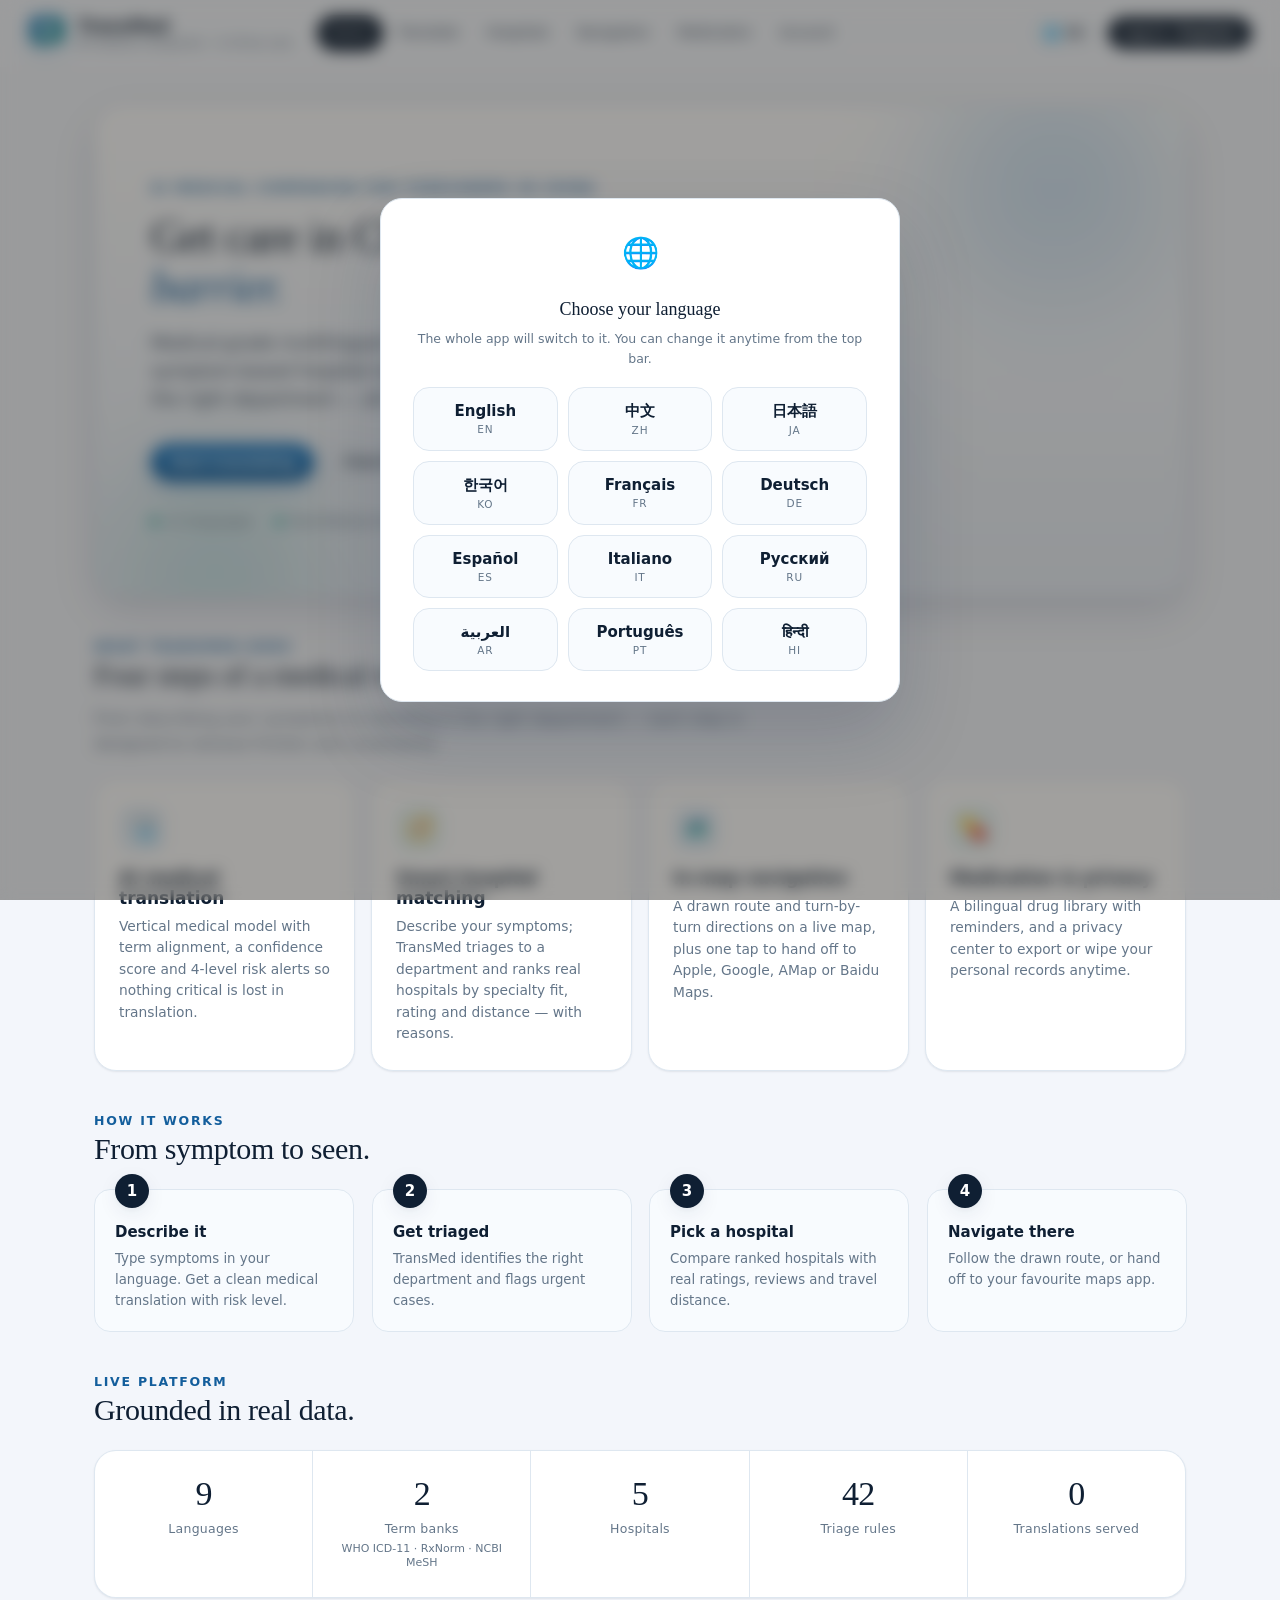
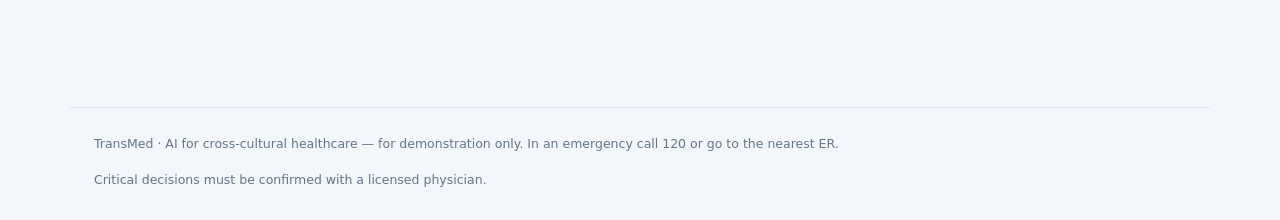
==== commit c837ebb6: "Improve bilingual hospital recommendation accuracy" ====
--- a/docs/index.html
+++ b/docs/index.html
@@ -218,15 +218,16 @@
       <div class="finder-grid">
         <div class="field">
           <label data-i18n="hp_sym_label">Describe your symptoms</label>
-          <input id="triage-input" type="text" data-i18n-ph="hp_sym_ph" placeholder="e.g. persistent headache and high fever for 2 days" />
+          <textarea id="triage-input" rows="3" data-i18n-ph="hp_sym_ph" placeholder="e.g. persistent headache and high fever for 2 days"></textarea>
+          <p class="field-hint" data-i18n="tr_tip">Tip: be specific about duration, intensity and allergies.</p>
         </div>
         <div class="field">
           <label data-i18n="hp_dept_label">Department (optional)</label>
           <select id="specialty-filter">
             <option value="" data-i18n="hp_dept_auto">Auto-detect</option>
-            <option>Cardiology</option><option>Neurology</option><option>Pediatrics</option>
-            <option>Obstetrics &amp; Gynecology</option><option>Orthopedics</option><option>Dental</option>
-            <option>Dermatology</option><option>Emergency</option><option>ENT</option>
+            <option>Mental Health / Psychiatry</option><option>Cardiology</option><option>Neurology</option><option>Pulmonary / Respiratory</option>
+            <option>Pediatrics</option><option>Obstetrics &amp; Gynecology</option><option>Gastroenterology</option><option>Orthopedics</option>
+            <option>Dental</option><option>Dermatology</option><option>Emergency</option><option>ENT</option>
             <option>Ophthalmology</option><option>Oncology</option><option>General Medicine</option>
           </select>
         </div>
--- a/docs/style.css
+++ b/docs/style.css
@@ -43,6 +43,17 @@
   --danger:     #D43A3A;
   --danger-tint:rgba(212, 58, 58, 0.10);
 
+  /* —— Spacing scale (4px base) —— */
+  --s-1: 4px;
+  --s-2: 8px;
+  --s-3: 12px;
+  --s-4: 16px;
+  --s-5: 20px;
+  --s-6: 24px;
+  --s-8: 32px;
+  --s-10: 40px;
+  --s-12: 48px;
+
   /* —— Radii —— */
   --r-sm: 10px;
   --r:    16px;
@@ -50,11 +61,12 @@
   --r-xl: 30px;
   --r-pill: 999px;
 
-  /* —— Soft cool shadows —— */
-  --shadow-sm: 0 1px 2px rgba(15, 40, 80, 0.06), 0 1px 3px rgba(15, 40, 80, 0.05);
-  --shadow:    0 6px 20px rgba(15, 40, 80, 0.08), 0 2px 6px rgba(15, 40, 80, 0.05);
-  --shadow-md: 0 14px 40px rgba(15, 40, 80, 0.12), 0 4px 12px rgba(15, 40, 80, 0.07);
-  --shadow-lg: 0 30px 70px rgba(15, 40, 80, 0.18);
+  /* —— Soft cool shadows (layered, low-spread for an airy clinical feel) —— */
+  --shadow-sm: 0 1px 2px rgba(15, 40, 80, 0.05), 0 1px 3px rgba(15, 40, 80, 0.045);
+  --shadow:    0 6px 20px rgba(15, 40, 80, 0.07), 0 2px 6px rgba(15, 40, 80, 0.045);
+  --shadow-md: 0 16px 42px rgba(15, 40, 80, 0.11), 0 5px 14px rgba(15, 40, 80, 0.06);
+  --shadow-lg: 0 34px 76px rgba(15, 40, 80, 0.18);
+  --ring: 0 0 0 3px var(--accent-tint-2);  /* focus-visible ring */
 
   /* —— Type —— */
   --font-serif: ui-serif, "New York", "Iowan Old Style", "Apple Garamond", Georgia, "Songti SC", "Times New Roman", serif;
@@ -140,7 +152,7 @@
   align-items: center;
   gap: 24px;
   padding: 14px 28px;
-  background: rgba(250, 249, 245, 0.72);
+  background: rgba(247, 250, 254, 0.72);
   backdrop-filter: saturate(180%) blur(16px);
   -webkit-backdrop-filter: saturate(180%) blur(16px);
   border-bottom: 1px solid transparent;
@@ -148,8 +160,8 @@
 }
 .topbar.scrolled {
   border-bottom-color: var(--border);
-  background: rgba(250, 249, 245, 0.86);
-  box-shadow: 0 1px 0 rgba(58, 48, 28, 0.02), var(--shadow-sm);
+  background: rgba(247, 250, 254, 0.88);
+  box-shadow: 0 1px 0 rgba(15, 40, 80, 0.02), var(--shadow-sm);
 }
 
 .brand { display: flex; align-items: center; gap: 12px; min-width: 0; }
@@ -175,10 +187,12 @@
   font-size: 13.5px;
   font-weight: 500;
   white-space: nowrap;
-  transition: background-color 0.18s var(--ease-soft), color 0.18s var(--ease-soft);
+  transition: background-color 0.18s var(--ease-soft), color 0.18s var(--ease-soft), transform 0.18s var(--ease);
 }
 .nav-link:hover { background: var(--accent-tint); color: var(--ink); text-decoration: none; }
+.nav-link:active { transform: scale(0.96); }
 .nav-link.active { background: var(--ink); color: #fff; }
+.nav-link:focus-visible { outline: none; box-shadow: var(--ring); }
 
 .user-area { display: flex; align-items: center; gap: 10px; }
 .user-chip {
@@ -211,21 +225,22 @@
 .btn:disabled { opacity: 0.55; cursor: not-allowed; transform: none; box-shadow: none; }
 
 .btn-primary {
-  background: linear-gradient(180deg, var(--accent) 0%, var(--accent-deep) 100%);
+  background: linear-gradient(180deg, var(--accent-soft) -40%, var(--accent) 28%, var(--accent-deep) 100%);
   border-color: var(--accent-deep);
   color: #fff;
-  box-shadow: 0 6px 18px rgba(26, 120, 194, 0.30);
-}
-.btn-primary:hover { box-shadow: 0 10px 26px rgba(26, 120, 194, 0.40); border-color: var(--accent-deep); }
+  box-shadow: 0 6px 18px rgba(26, 120, 194, 0.30), inset 0 1px 0 rgba(255, 255, 255, 0.18);
+}
+.btn-primary:hover { box-shadow: 0 11px 28px rgba(26, 120, 194, 0.42), inset 0 1px 0 rgba(255, 255, 255, 0.22); border-color: var(--accent-deep); }
+.btn-primary:focus-visible { box-shadow: 0 0 0 3px var(--accent-tint-2), 0 6px 18px rgba(26, 120, 194, 0.30); }
 
 .btn-dark { background: var(--ink); border-color: var(--ink); color: #fff; }
 .btn-dark:hover { background: #000; border-color: #000; }
 
 .btn-ghost { background: transparent; border-color: var(--border-strong); color: var(--ink-soft); box-shadow: none; }
-.btn-ghost:hover { background: var(--surface); color: var(--ink); }
-
-.btn-trust { background: var(--trust); border-color: var(--trust); color: #fff; box-shadow: 0 6px 18px var(--trust-tint); }
-.btn-trust:hover { background: #266a5d; border-color: #266a5d; }
+.btn-ghost:hover { background: var(--surface); color: var(--ink); border-color: var(--faint); }
+
+.btn-trust { background: linear-gradient(180deg, var(--trust-soft) -30%, var(--trust) 36%, #0B7E73 100%); border-color: #0B7E73; color: #fff; box-shadow: 0 6px 18px rgba(14, 148, 136, 0.28), inset 0 1px 0 rgba(255, 255, 255, 0.18); }
+.btn-trust:hover { box-shadow: 0 11px 28px rgba(14, 148, 136, 0.38), inset 0 1px 0 rgba(255, 255, 255, 0.22); border-color: #0B7E73; }
 
 .btn-danger { background: transparent; border-color: rgba(192,57,43,0.4); color: var(--danger); box-shadow: none; }
 .btn-danger:hover { background: var(--danger-tint); border-color: var(--danger); }
@@ -265,10 +280,17 @@
   overflow: hidden;
   border-radius: var(--r-xl);
   border: 1px solid var(--border);
-  background: linear-gradient(180deg, #FFFDF8 0%, var(--bg-warm) 100%);
+  background: linear-gradient(180deg, #FFFFFF 0%, #F4F8FD 46%, var(--bg-warm) 100%);
   box-shadow: var(--shadow-md);
   padding: 72px 56px 64px;
   margin-top: 8px;
+}
+/* crisp hairline highlight along the top edge */
+.hero::after {
+  content: "";
+  position: absolute; left: 0; right: 0; top: 0; height: 1px;
+  background: linear-gradient(90deg, transparent, rgba(255, 255, 255, 0.9) 50%, transparent);
+  pointer-events: none; z-index: 2;
 }
 .hero-bg { position: absolute; inset: 0; z-index: 0; pointer-events: none; }
 .hero-blob {
@@ -381,6 +403,7 @@
 }
 textarea { min-height: 120px; }
 input::placeholder, textarea::placeholder { color: var(--faint); }
+input:hover:not(:focus), textarea:hover:not(:focus), select:hover:not(:focus) { border-color: var(--faint); }
 input:focus, textarea:focus, select:focus {
   outline: none; background: var(--surface);
   border-color: var(--accent);
@@ -443,13 +466,17 @@
   font-size: 12.5px; color: var(--ink-soft); cursor: pointer; font-family: inherit;
   transition: background-color 0.16s, border-color 0.16s, color 0.16s, transform 0.16s var(--ease);
 }
-.chip:hover { background: var(--accent-tint); border-color: var(--accent); color: var(--accent-deep); transform: translateY(-1px); }
+.chip:hover { background: var(--accent-tint); border-color: var(--accent); color: var(--accent-deep); transform: translateY(-1px); box-shadow: var(--shadow-sm); }
+.chip:active { transform: translateY(0) scale(0.97); }
+.chip:focus-visible { outline: none; box-shadow: var(--ring); }
 .chip.static { cursor: default; }
-.chip.static:hover { transform: none; background: var(--trust-tint); border-color: rgba(14,148,136,0.3); color: var(--trust); }
+.chip.static:hover { transform: none; box-shadow: none; background: var(--trust-tint); border-color: rgba(14,148,136,0.3); color: var(--trust); }
 
 /* ============================================================ Finder / Triage / Hospitals */
 .finder-card { background: var(--surface); border: 1px solid var(--border); border-radius: var(--r-lg); padding: 24px; box-shadow: var(--shadow); }
 .finder-grid { display: grid; grid-template-columns: 2fr 1fr; gap: 16px; }
+.finder-card textarea { min-height: 84px; }
+.field-hint { margin: 6px 2px 0; color: var(--muted); font-size: 12px; line-height: 1.4; }
 .sort-row { margin-top: 16px; padding-top: 14px; border-top: 1px dashed var(--border); display: flex; align-items: center; gap: 16px; flex-wrap: wrap; }
 .sort-row > span { font-size: 12.5px; color: var(--muted); font-weight: 600; }
 .seg { display: inline-flex; background: var(--surface-inset); border: 1px solid var(--border); border-radius: var(--r-pill); padding: 3px; gap: 2px; }
@@ -461,44 +488,77 @@
 .seg button.active { background: var(--surface); color: var(--ink); box-shadow: var(--shadow-sm); }
 
 .triage-banner {
-  margin-top: 18px; padding: 18px 20px;
-  background: var(--trust-tint); border: 1px solid rgba(14,148,136,0.25);
+  margin-top: 18px; padding: 18px 22px;
+  background: linear-gradient(120deg, var(--trust-tint), rgba(14, 148, 136, 0.02) 70%), var(--surface);
+  border: 1px solid rgba(14,148,136,0.25);
   border-left: 4px solid var(--trust); border-radius: var(--r);
+  box-shadow: var(--shadow-sm);
   animation: viewIn 0.4s var(--ease) both;
 }
-.triage-banner.urgent { background: var(--danger-tint); border-color: rgba(192,57,43,0.3); border-left-color: var(--danger); }
+.triage-banner.urgent { background: linear-gradient(120deg, var(--danger-tint), rgba(212, 58, 58, 0.02) 70%), var(--surface); border-color: rgba(212,58,58,0.3); border-left-color: var(--danger); }
 .triage-tag { display: inline-block; padding: 4px 11px; border-radius: var(--r-pill); font-size: 11.5px; font-weight: 700; letter-spacing: 0.05em; background: var(--trust); color: #fff; }
 .triage-banner.urgent .triage-tag { background: var(--danger); }
 .triage-banner h4 { margin: 10px 0 4px; font-size: 18px; font-family: var(--font-serif); font-weight: 500; }
 .triage-banner .dept-zh { color: var(--muted); font-weight: 500; }
-
+.triage-confidence {
+  display: inline-flex; margin-left: 8px; padding: 3px 9px; border-radius: var(--r-pill);
+  background: var(--surface-inset); color: var(--ink-soft); font-size: 11.5px; font-weight: 700;
+}
+.triage-copy { margin: 7px 0 0; color: var(--ink-soft); font-size: 13.5px; }
+.triage-banner.needs-detail { border-left-color: var(--risk-med); }
+.triage-clarify {
+  margin-top: 12px; padding: 11px 14px; border-radius: var(--r-sm);
+  border: 1px solid rgba(194, 134, 13, 0.25); background: rgba(194, 134, 13, 0.07);
+  color: var(--ink-soft); font-size: 13px;
+}
+.triage-question-label { margin-top: 6px; color: var(--muted); font-size: 12px; font-weight: 700; }
+.triage-clarify ul { margin: 4px 0 0; padding-left: 20px; }
+.triage-clarify li + li { margin-top: 2px; }
+
+@keyframes cardIn { from { opacity: 0; transform: translateY(12px); } to { opacity: 1; transform: none; } }
 .hospital-list { display: grid; gap: 14px; margin-top: 20px; }
+.hospital-card:nth-child(2) { animation-delay: 0.05s; }
+.hospital-card:nth-child(3) { animation-delay: 0.10s; }
+.hospital-card:nth-child(4) { animation-delay: 0.15s; }
+.hospital-card:nth-child(n+5) { animation-delay: 0.18s; }
 .hospital-card {
-  position: relative;
-  display: grid; grid-template-columns: 1fr auto; gap: 22px;
+  animation: cardIn 0.45s var(--ease) both;
+  position: relative; overflow: hidden;
+  display: grid; grid-template-columns: 1fr auto; gap: 24px;
   background: var(--surface); border: 1px solid var(--border); border-radius: var(--r-lg);
   padding: 22px 24px; box-shadow: var(--shadow-sm);
   transition: transform 0.28s var(--ease), box-shadow 0.28s var(--ease), border-color 0.28s var(--ease);
 }
 .hospital-card:hover { transform: translateY(-3px); box-shadow: var(--shadow-md); border-color: var(--border-strong); }
-.hospital-card.top { border-color: var(--accent); box-shadow: 0 0 0 1px var(--accent-tint-2), var(--shadow); }
+.hospital-card.top {
+  border-color: var(--accent-soft);
+  box-shadow: 0 0 0 1px var(--accent-tint-2), var(--shadow);
+  background: linear-gradient(180deg, var(--surface-2), var(--surface) 120px);
+}
+/* accent rail on the leading edge of the #1 pick */
+.hospital-card.top::before {
+  content: ""; position: absolute; inset: 0 auto 0 0; width: 4px;
+  background: linear-gradient(180deg, var(--accent), var(--trust));
+}
 .rank-badge {
   position: absolute; top: -11px; left: 22px;
-  background: var(--accent); color: #fff; font-size: 11.5px; font-weight: 700; letter-spacing: 0.04em;
-  padding: 4px 12px; border-radius: var(--r-pill); box-shadow: var(--shadow);
+  background: linear-gradient(180deg, var(--accent), var(--accent-deep)); color: #fff;
+  font-size: 11.5px; font-weight: 700; letter-spacing: 0.04em;
+  padding: 4px 13px; border-radius: var(--r-pill);
+  box-shadow: 0 6px 14px rgba(26, 120, 194, 0.32);
 }
 .hospital-main { min-width: 0; }
-.hospital-name { font-size: 17px; font-weight: 600; color: var(--ink); margin: 0 0 2px; }
+.hospital-name { font-size: 17.5px; font-weight: 600; color: var(--ink); margin: 0 0 3px; letter-spacing: -0.01em; line-height: 1.25; }
 .hospital-name .zh { color: var(--muted); font-weight: 500; font-size: 15px; }
 .hospital-sub { font-size: 13px; color: var(--muted); margin: 3px 0; }
 .hospital-sub strong { color: var(--ink-soft); font-weight: 600; }
 
-.match-reasons { margin-top: 12px; display: flex; flex-direction: column; gap: 6px; }
+.match-reasons { margin-top: 14px; display: flex; flex-direction: column; gap: 7px; }
 .reason {
-  display: inline-flex; align-items: flex-start; gap: 8px;
-  font-size: 13px; color: var(--ink-soft);
-}
-.reason .tick { color: var(--trust); flex-shrink: 0; font-weight: 700; }
+  display: inline-flex; align-items: flex-start; gap: 9px;
+  font-size: 13px; color: var(--ink-soft); line-height: 1.45;
+}
+.reason .tick { color: var(--trust); flex-shrink: 0; font-weight: 700; margin-top: 0.5px; }
 .reason.spec .tick { color: var(--accent-deep); }
 
 .review-quote {
@@ -509,20 +569,45 @@
 
 .hospital-side { display: flex; flex-direction: column; align-items: center; gap: 12px; min-width: 132px; }
 .score-ring {
+  --score-color: var(--accent);
   --p: 0;
-  width: 92px; height: 92px; border-radius: 50%;
+  width: 96px; height: 96px; border-radius: 50%;
   display: grid; place-items: center; position: relative; flex-shrink: 0;
-  background: conic-gradient(var(--accent) calc(var(--p) * 1%), var(--bg-warm-2) 0);
-}
-.score-ring::after { content: ""; position: absolute; inset: 7px; border-radius: 50%; background: var(--surface); }
-.score-ring .score-inner { position: relative; z-index: 1; text-align: center; line-height: 1.05; }
-.score-ring .score-val { font-family: var(--font-serif); font-size: 24px; font-weight: 600; color: var(--ink); }
-.score-ring .score-cap { font-size: 9.5px; color: var(--muted); letter-spacing: 0.08em; text-transform: uppercase; }
-
-.rating-line { display: flex; align-items: center; gap: 6px; font-size: 13px; color: var(--ink-soft); }
-.stars { color: var(--accent); letter-spacing: 1px; font-size: 14px; }
-.rating-num { font-weight: 700; }
+  background:
+    conic-gradient(from -90deg, var(--score-color) calc(var(--p) * 1%), var(--bg-warm-2) 0);
+  filter: drop-shadow(0 4px 10px rgba(26, 120, 194, 0.16));
+  transition: filter 0.28s var(--ease);
+}
+.score-ring.score-high { --score-color: var(--trust); }
+.score-ring.score-moderate { --score-color: var(--accent); }
+.score-ring.score-low { --score-color: var(--risk-med); }
+/* soft gradient sweep along the progress arc for extra depth */
+.score-ring::before {
+  content: ""; position: absolute; inset: 0; border-radius: 50%;
+  background: conic-gradient(from -90deg, rgba(255,255,255,0.28) 0deg, transparent 60deg);
+  mix-blend-mode: soft-light; pointer-events: none;
+}
+.score-ring::after {
+  content: ""; position: absolute; inset: 8px; border-radius: 50%;
+  background: radial-gradient(circle at 50% 32%, #ffffff, var(--surface) 78%);
+  box-shadow: inset 0 1px 3px rgba(15, 40, 80, 0.07);
+}
+.hospital-card:hover .score-ring { filter: drop-shadow(0 7px 16px rgba(26, 120, 194, 0.24)); }
+.score-ring .score-inner { position: relative; z-index: 1; text-align: center; line-height: 1.02; }
+.score-ring .score-val { font-family: var(--font-serif); font-size: 25px; font-weight: 600; color: var(--ink); letter-spacing: -0.01em; }
+.score-ring .score-cap { font-size: 9px; color: var(--muted); letter-spacing: 0.1em; text-transform: uppercase; }
+
+.rating-line { display: flex; align-items: center; justify-content: center; gap: 6px; font-size: 13px; color: var(--ink-soft); flex-wrap: wrap; }
+.stars { color: #E8A015; letter-spacing: 1.5px; font-size: 14px; }
+.rating-num { font-weight: 700; color: var(--ink); }
 .review-count { color: var(--faint); font-size: 12px; }
+.grade-badge {
+  display: inline-flex; align-items: center; gap: 4px;
+  font-size: 11px; font-weight: 700; letter-spacing: 0.02em;
+  color: var(--trust); background: var(--trust-tint);
+  border: 1px solid rgba(14, 148, 136, 0.28);
+  padding: 3px 10px; border-radius: var(--r-pill);
+}
 
 /* ============================================================ Navigation */
 .nav-controls { display: flex; gap: 12px; flex-wrap: wrap; align-items: flex-end; }
@@ -554,12 +639,18 @@
 
 .route-steps { margin-top: 18px; }
 .route-steps h4 { display: flex; align-items: center; gap: 10px; }
-.step-item { display: flex; gap: 12px; align-items: flex-start; padding: 11px 4px; border-bottom: 1px solid var(--border); }
+.step-item { display: flex; gap: 13px; align-items: flex-start; padding: 12px 8px; border-bottom: 1px solid var(--border); border-radius: var(--r-sm); transition: background-color 0.16s var(--ease-soft); }
+.step-item:hover { background: var(--surface-2); }
 .step-item:last-child { border-bottom: none; }
-.step-pin { flex-shrink: 0; width: 26px; height: 26px; border-radius: 50%; background: var(--accent-tint); color: var(--accent-deep); display: grid; place-items: center; font-size: 12px; font-weight: 700; }
-.step-item.is-endpoint .step-pin { background: var(--ink); color: #fff; }
+.step-pin {
+  flex-shrink: 0; width: 28px; height: 28px; border-radius: 50%;
+  background: var(--accent-tint); color: var(--accent-deep);
+  display: grid; place-items: center; font-size: 12px; font-weight: 700;
+  box-shadow: inset 0 0 0 1px var(--accent-tint-2);
+}
+.step-item.is-endpoint .step-pin { background: var(--ink); color: #fff; box-shadow: 0 4px 10px rgba(15, 31, 51, 0.25); }
 .step-body { flex: 1; min-width: 0; }
-.step-instruction { font-size: 14px; color: var(--ink); }
+.step-instruction { font-size: 14px; color: var(--ink); line-height: 1.45; }
 .step-dist { font-size: 12px; color: var(--muted); margin-top: 2px; }
 
 /* ============================================================ Medication */
@@ -626,8 +717,10 @@
   background: var(--surface-2); border: 1px solid var(--border); border-radius: var(--r);
   transition: transform 0.16s var(--ease), border-color 0.16s, background-color 0.16s, box-shadow 0.16s;
 }
-.lang-btn:hover { transform: translateY(-2px); border-color: var(--accent); background: var(--accent-tint); box-shadow: var(--shadow-sm); }
-.lang-btn.active { border-color: var(--accent); background: var(--accent-tint); }
+.lang-btn:hover { transform: translateY(-2px); border-color: var(--accent); background: var(--accent-tint); box-shadow: var(--shadow); }
+.lang-btn:active { transform: translateY(0) scale(0.98); }
+.lang-btn:focus-visible { outline: none; border-color: var(--accent); box-shadow: var(--ring); }
+.lang-btn.active { border-color: var(--accent); background: var(--accent-tint); box-shadow: inset 0 0 0 1px var(--accent); }
 .lang-native { font-size: 15px; font-weight: 600; color: var(--ink); }
 .lang-code { font-size: 10.5px; letter-spacing: 0.08em; color: var(--muted); }
 #btn-lang { gap: 5px; }
@@ -638,7 +731,13 @@
 html[dir="rtl"] .reason, html[dir="rtl"] .trust-item, html[dir="rtl"] .step-item { flex-direction: row-reverse; }
 html[dir="rtl"] .hospital-recommendation, html[dir="rtl"] .review-quote { border-left: none; border-right: 3px solid var(--accent-soft); border-radius: var(--r-sm) 0 0 var(--r-sm); }
 html[dir="rtl"] .triage-banner { border-left: none; border-right: 4px solid var(--trust); }
+html[dir="rtl"] .triage-banner.urgent { border-right-color: var(--danger); }
 html[dir="rtl"] .user-area { margin-left: 0; margin-right: auto; }
+/* mirror the leading-edge accent rail + rank badge + ring sweep for RTL */
+html[dir="rtl"] .hospital-card.top::before { inset: 0 0 0 auto; }
+html[dir="rtl"] .rank-badge { left: auto; right: 22px; }
+html[dir="rtl"] .score-ring { background: conic-gradient(from 90deg, var(--accent) calc(var(--p) * 1%), var(--bg-warm-2) 0); }
+html[dir="rtl"] .nav-controls { flex-direction: row-reverse; }
 
 @media (max-width: 560px) { .lang-card { width: calc(100% - 32px); } .lang-grid { grid-template-columns: repeat(2, 1fr); } }
 
@@ -689,6 +788,79 @@
 ::-webkit-scrollbar-thumb:hover { background: var(--faint); }
 ::selection { background: var(--accent-tint-2); color: var(--ink); }
 
+/* ============================================================ Dark theme
+   Re-tunes the SAME custom-property names for a calm clinical night mode.
+   Names are preserved; only values change. A handful of components that
+   hardcode light surfaces/whites get minimal targeted overrides. */
+@media (prefers-color-scheme: dark) {
+  :root {
+    --bg:          #0C1320;
+    --bg-warm:     #121C2C;
+    --bg-warm-2:   #1B283B;
+    --surface:     #141E2E;
+    --surface-2:   #18243652;
+    --surface-inset:#0F1826;
+
+    --ink:        #EAF1FA;
+    --ink-soft:   #B9C6D6;
+    --muted:      #8497AC;
+    --faint:      #5E7088;
+
+    --border:        #24344A;
+    --border-strong: #324663;
+
+    --accent:       #4D9FE0;
+    --accent-deep:  #7CBDEC;
+    --accent-soft:  #2E6DA0;
+    --accent-tint:  rgba(77, 159, 224, 0.14);
+    --accent-tint-2:rgba(77, 159, 224, 0.24);
+
+    --trust:        #34B5A8;
+    --trust-soft:   #2A7E76;
+    --trust-tint:   rgba(52, 181, 168, 0.14);
+
+    --danger:     #EC6A6A;
+    --danger-tint:rgba(236, 106, 106, 0.14);
+
+    --shadow-sm: 0 1px 2px rgba(0, 0, 0, 0.40), 0 1px 3px rgba(0, 0, 0, 0.30);
+    --shadow:    0 8px 24px rgba(0, 0, 0, 0.45), 0 2px 8px rgba(0, 0, 0, 0.32);
+    --shadow-md: 0 18px 46px rgba(0, 0, 0, 0.55), 0 6px 16px rgba(0, 0, 0, 0.40);
+    --shadow-lg: 0 36px 80px rgba(0, 0, 0, 0.62);
+    --ring: 0 0 0 3px var(--accent-tint-2);
+  }
+
+  body::before {
+    background:
+      radial-gradient(1100px 700px at 88% -8%, rgba(77, 159, 224, 0.16), transparent 60%),
+      radial-gradient(900px 600px at -6% 4%, rgba(52, 181, 168, 0.12), transparent 55%),
+      var(--bg);
+  }
+
+  .topbar { background: rgba(12, 19, 32, 0.72); }
+  .topbar.scrolled { background: rgba(12, 19, 32, 0.90); }
+
+  .hero { background: linear-gradient(180deg, #16223400 0%, #131E2E 46%, var(--bg-warm) 100%); }
+  .hero::after { background: linear-gradient(90deg, transparent, rgba(255,255,255,0.10) 50%, transparent); }
+
+  /* keep the #1-pick subtle in the dark */
+  .hospital-card.top { background: linear-gradient(180deg, #18253826, var(--surface) 120px); }
+  /* inner disc of the score ring follows the dark surface */
+  .score-ring::after { background: radial-gradient(circle at 50% 32%, #1B2942, var(--surface) 78%); box-shadow: inset 0 1px 3px rgba(0, 0, 0, 0.5); }
+
+  /* warm-tinted "offline/warn" chips need readable ink on dark */
+  .engine-label.offline, .btn-warn { color: #E6B84D; }
+  .btn-warn { background: rgba(230, 184, 77, 0.14); border-color: rgba(230, 184, 77, 0.34); }
+  .drug-info h5 { color: var(--muted); }
+
+  /* toast accents */
+  .toast { background: #1A2740; }
+  .toast.ok { background: #15412F; }
+  .toast.err { background: #5A211B; }
+  .toast.warn { background: #5A410F; }
+
+  ::-webkit-scrollbar-thumb { border-color: var(--bg); }
+}
+
 /* ============================================================ Responsive */
 @media (max-width: 880px) {
   .translate-grid, .med-grid, .finder-grid { grid-template-columns: 1fr; }
@@ -701,10 +873,32 @@
   .nav::-webkit-scrollbar { display: none; }
   .nav-link { flex-shrink: 0; }
   main { padding: 22px 16px 48px; }
+  .section { margin-top: 32px; }
   .hero { padding: 48px 26px 44px; border-radius: var(--r-xl); }
-  .hospital-card { grid-template-columns: 1fr; }
+  .hospital-card { grid-template-columns: 1fr; gap: 18px; }
   .hospital-side { flex-direction: row; justify-content: flex-start; align-items: center; width: 100%; gap: 18px; }
   .footer { flex-direction: column; }
+}
+@media (max-width: 420px) {
+  html, body { font-size: 14.5px; }
+  main { padding: 18px 13px 40px; }
+  .hero { padding: 38px 20px 34px; border-radius: var(--r-lg); }
+  .hero p.lead { font-size: 16px; }
+  .hero-actions { gap: 10px; }
+  .hero-actions .btn { flex: 1 1 auto; }
+  .trust-row { gap: 12px 16px; margin-top: 22px; }
+  .panel { padding: 20px 18px; }
+  .card { padding: 20px 18px; }
+  .finder-card { padding: 20px 18px; }
+  .hospital-card { padding: 20px 18px; }
+  .hospital-side { flex-direction: column; align-items: stretch; text-align: center; }
+  .score-ring { margin: 0 auto; }
+  .feature-card { padding: 22px 20px; }
+  .stat { padding: 22px 14px; }
+  .stat-num { font-size: 30px; }
+  .lang-bar { gap: 10px; }
+  .lang-bar select { min-width: 0; flex: 1; }
+  .modal-card { padding: 24px 22px; }
 }
 
 /* ============================================================ Reduced motion */
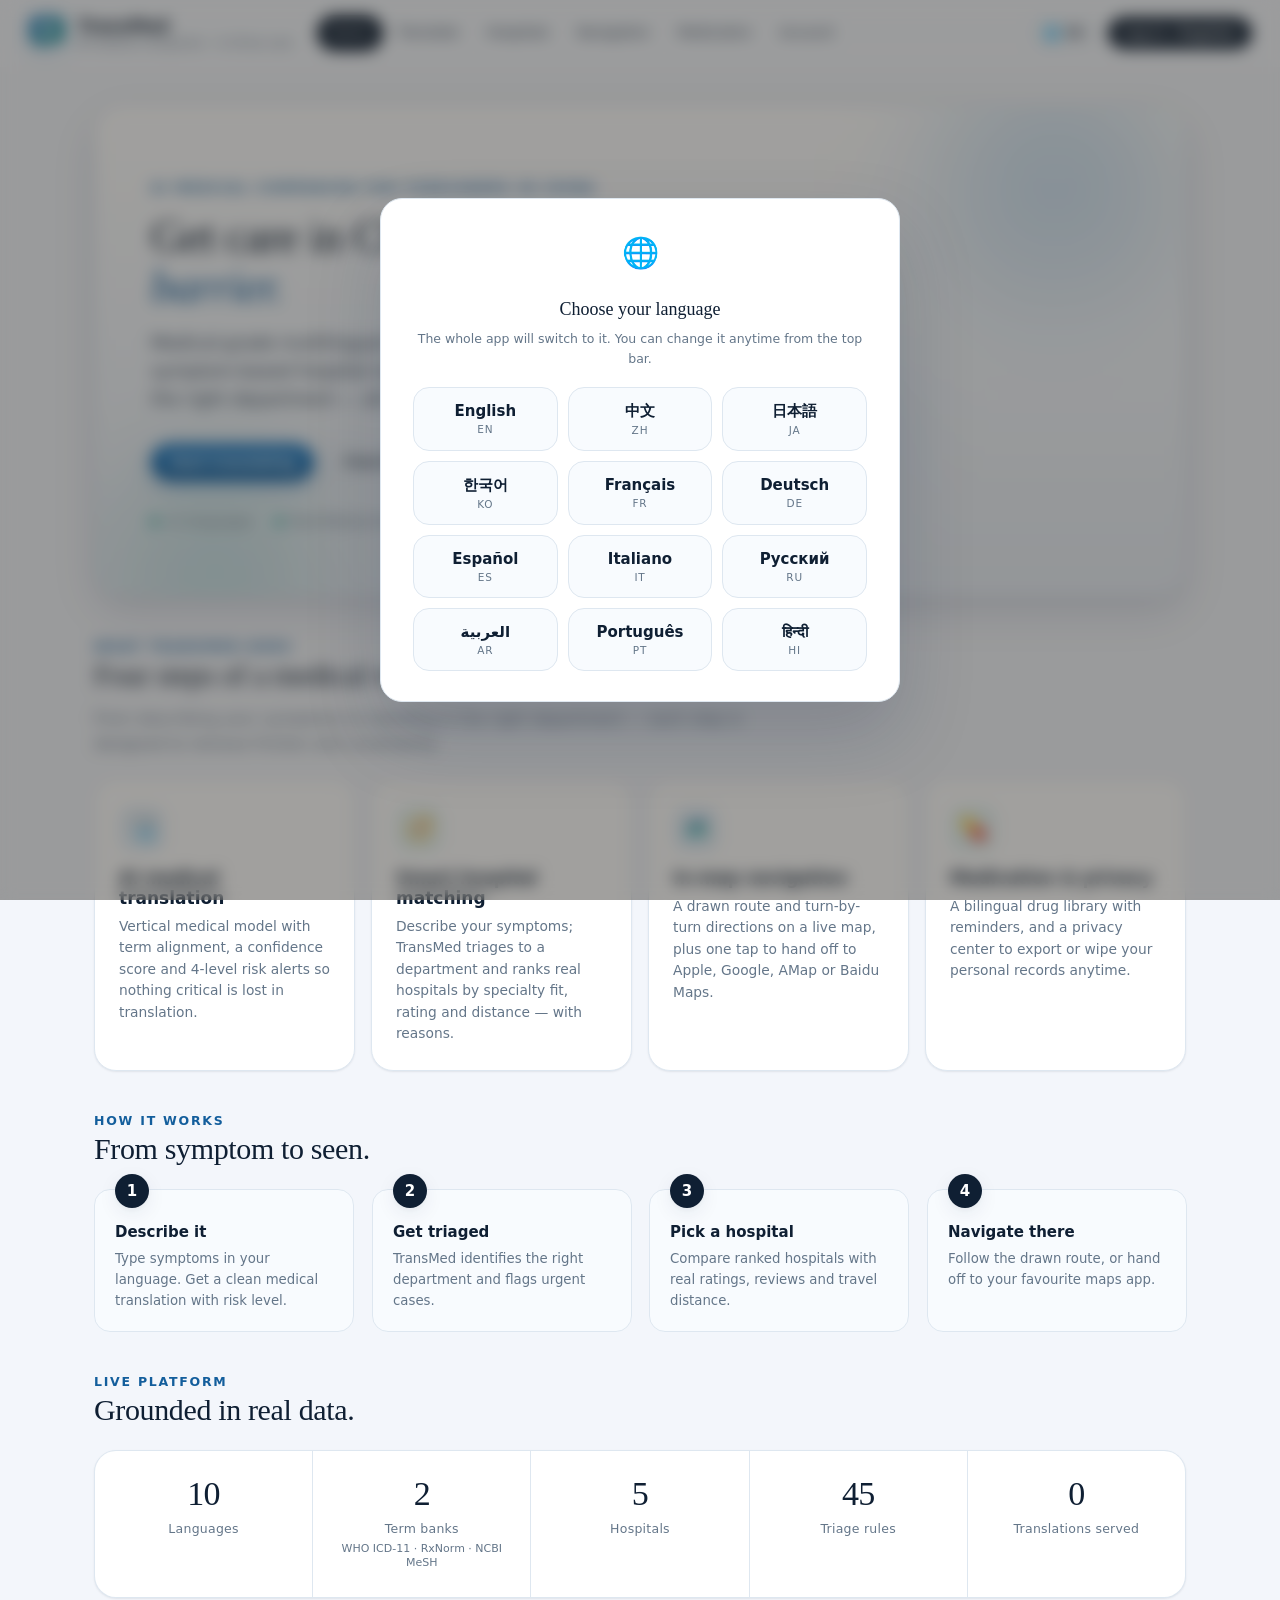
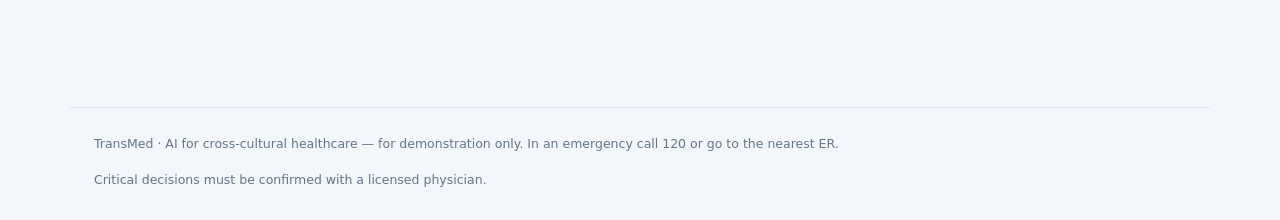
==== commit ece0fc86: "Preserve translation safety and auth fallbacks" ====
--- a/docs/index.html
+++ b/docs/index.html
@@ -63,15 +63,15 @@
       <button class="tab active" data-tab="login" data-i18n="login_tab">Log in</button>
       <button class="tab" data-tab="register" data-i18n="register_tab">Register</button>
     </div>
-    <div id="tab-login" class="tab-panel">
+    <form id="tab-login" class="tab-panel" novalidate>
       <label data-i18n="email">Email</label>
       <input id="login-email" type="email" placeholder="demo@transmed.io" autocomplete="email" />
       <label data-i18n="password">Password</label>
       <input id="login-password" type="password" placeholder="demo123" autocomplete="current-password" />
-      <button class="btn btn-primary btn-block mt" id="btn-do-login" data-i18n="do_login">Log in</button>
+      <button type="button" class="btn btn-primary btn-block mt" id="btn-do-login" data-i18n="do_login">Log in</button>
       <p class="muted small mt center" data-i18n="demo_hint">Demo: demo@transmed.io / demo123 · Admin: admin@transmed.io / admin123</p>
-    </div>
-    <div id="tab-register" class="tab-panel hidden">
+    </form>
+    <form id="tab-register" class="tab-panel hidden" novalidate>
       <label data-i18n="fullname">Full name</label><input id="reg-name" type="text" placeholder="John Smith" />
       <label data-i18n="email">Email</label><input id="reg-email" type="email" placeholder="john@example.com" autocomplete="email" />
       <label data-i18n="password_min">Password (min 6 chars)</label><input id="reg-password" type="password" placeholder="••••••" autocomplete="new-password" />
@@ -83,8 +83,8 @@
         <option value="es">Español</option><option value="ru">Русский</option>
       </select>
       <label data-i18n="country">Country</label><input id="reg-country" type="text" placeholder="e.g. United Kingdom" />
-      <button class="btn btn-primary btn-block mt" id="btn-do-register" data-i18n="create_account">Create my account</button>
-    </div>
+      <button type="button" class="btn btn-primary btn-block mt" id="btn-do-register" data-i18n="create_account">Create my account</button>
+    </form>
     <p id="auth-message" class="muted small mt center"></p>
   </div>
 </div>
